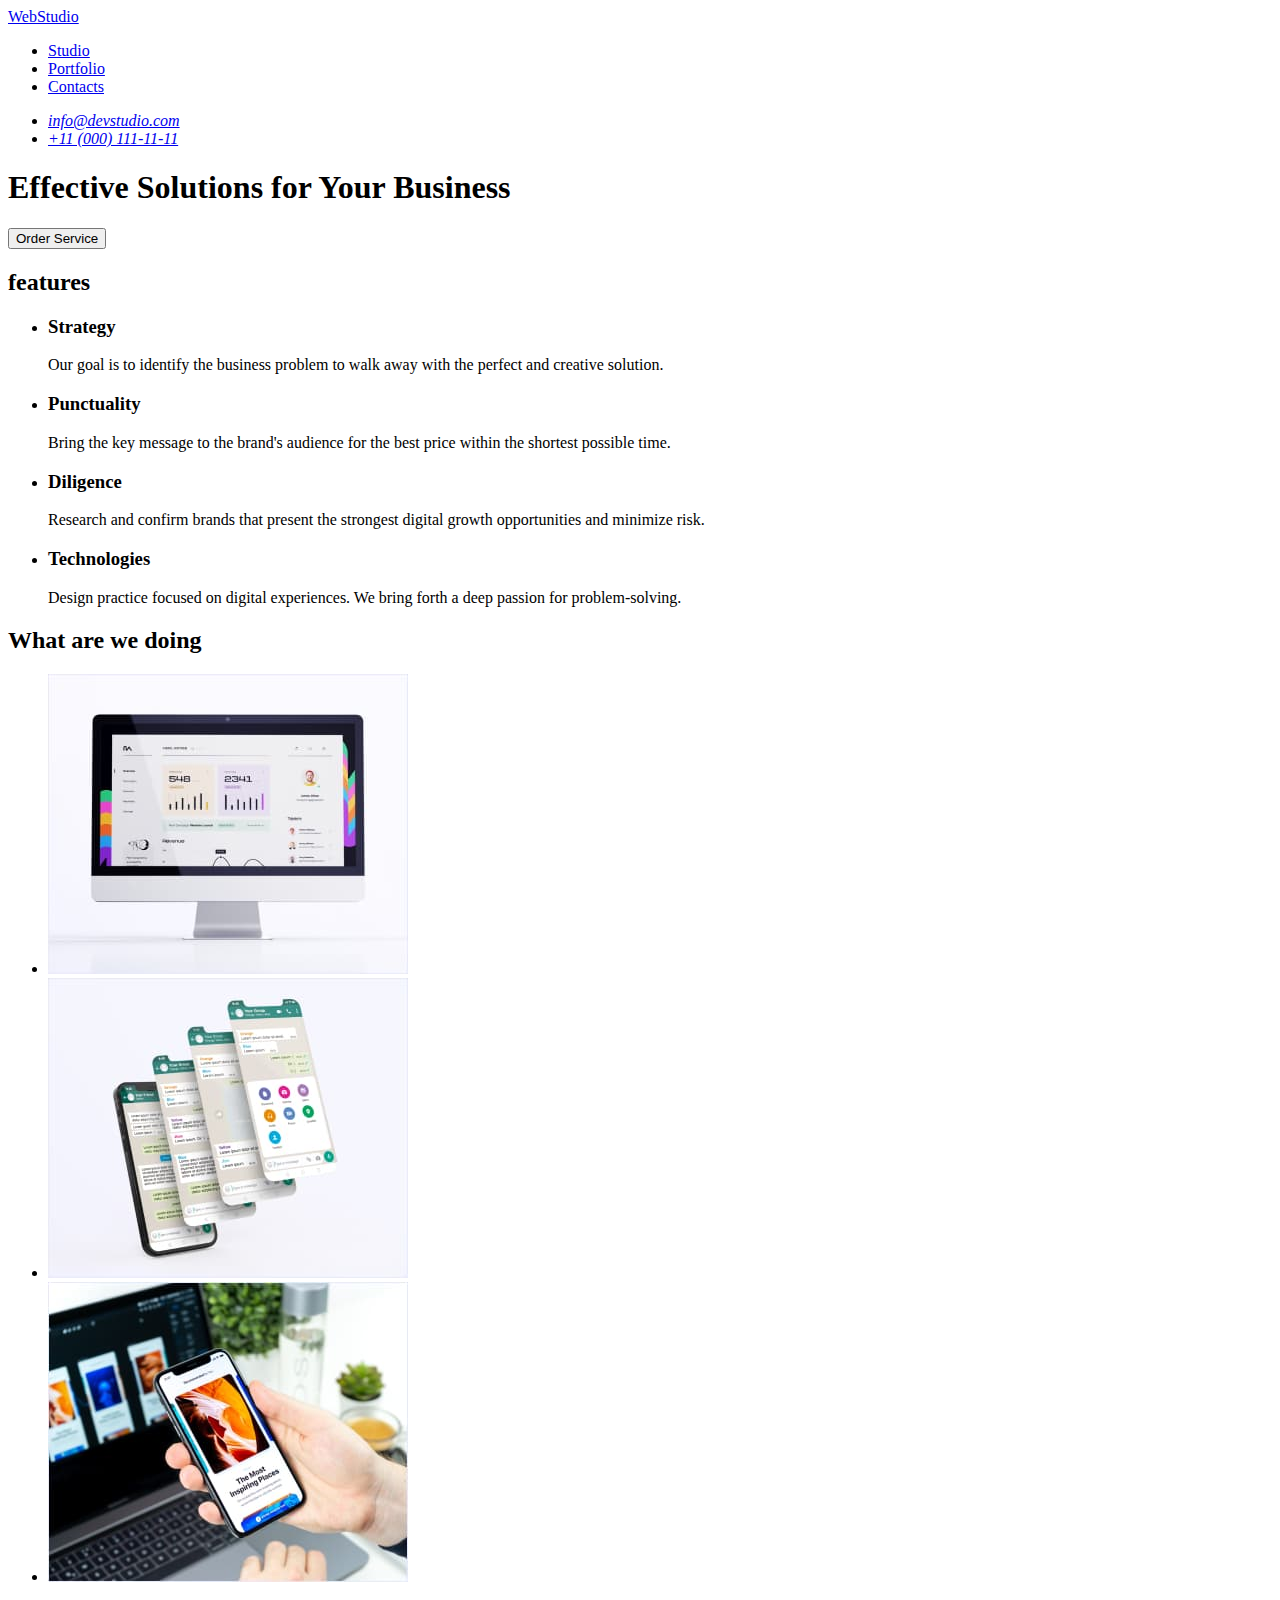
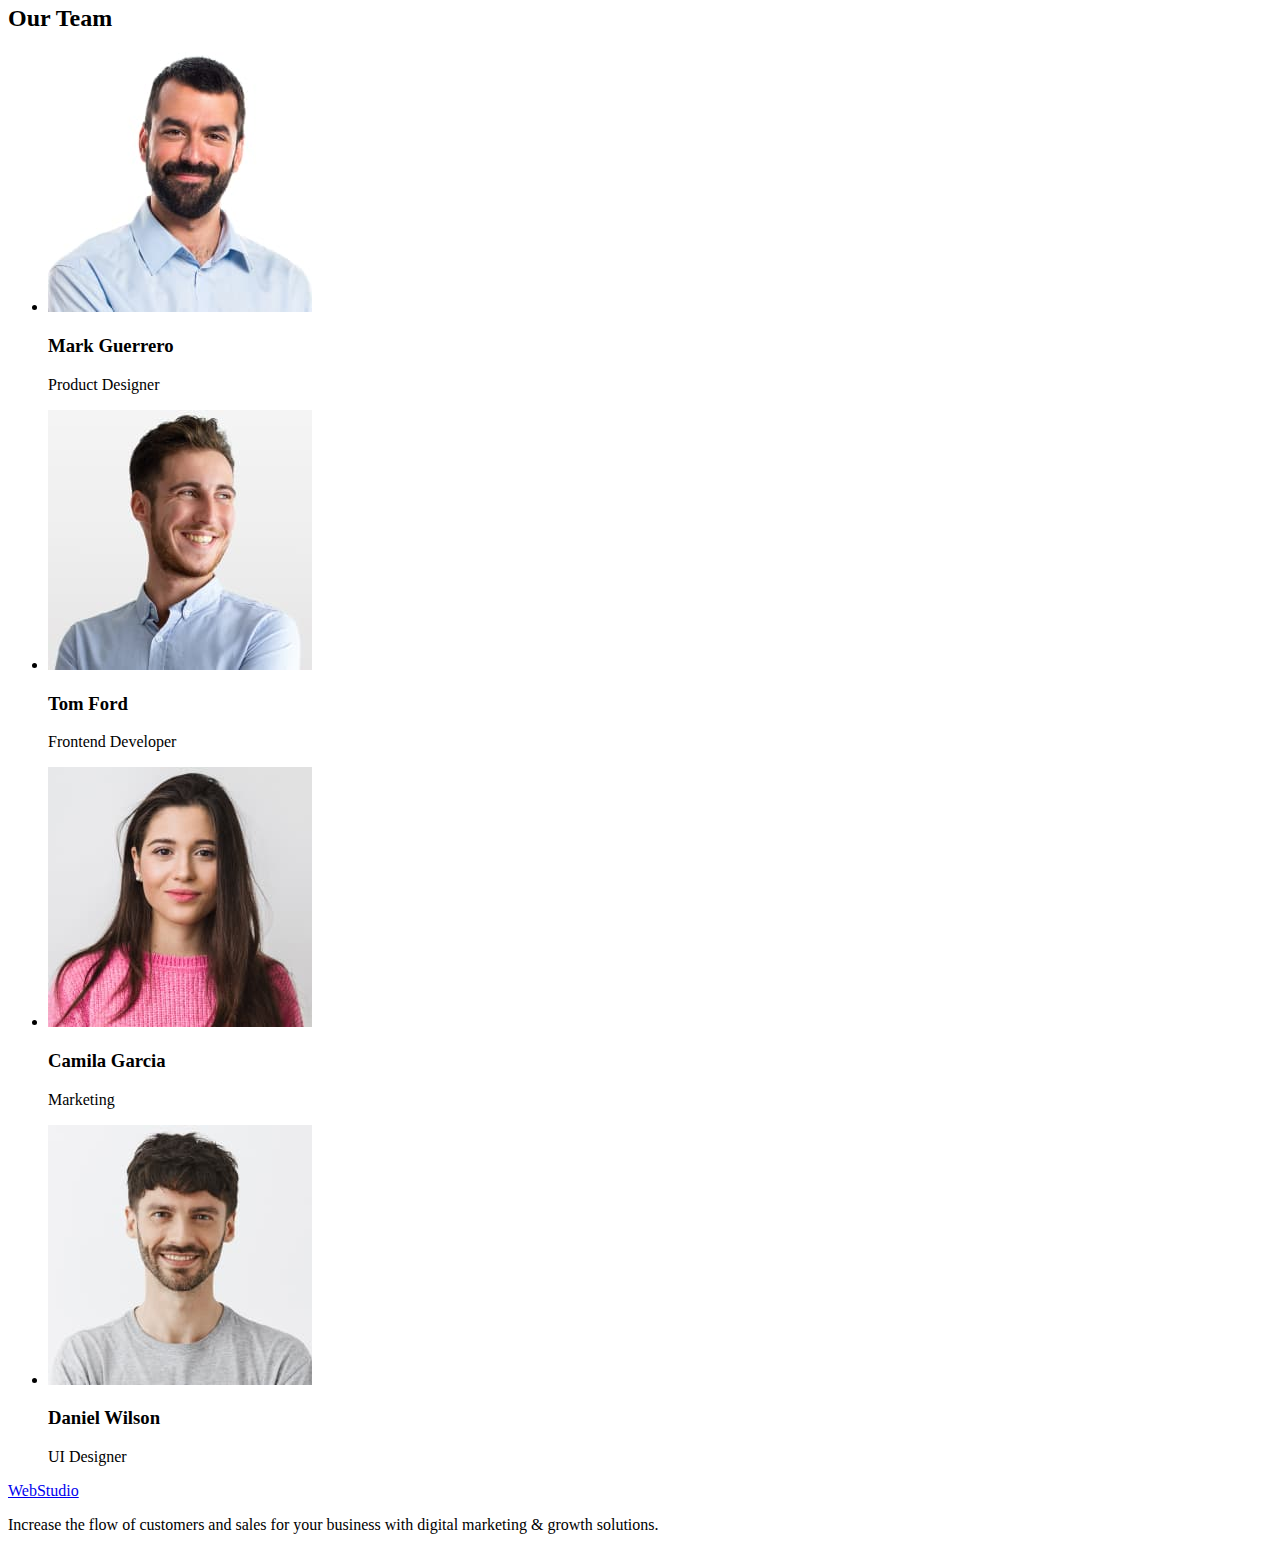
==== index.html @ 8dbd11d4 "build: create branch for homework 02" ====
<!DOCTYPE html>
<html lang="en">
  <!-- Head -->
  <head>
    <meta charset="UTF-8" />
    <meta http-equiv="X-UA-Compatible" content="IE=edge" />
    <meta name="viewport" content="width=device-width, initial-scale=1.0" />
    <meta name="description" content="WebStudio" />
    <title>WebStudio</title>
  </head>
  <body>
    <!-- Header -->
    <header>
      <nav>
        <a href="./index.html">WebStudio</a>
        <ul>
          <li><a href="./">Studio</a></li>
          <li><a href="#">Portfolio</a></li>
          <li><a href="#">Contacts</a></li>
        </ul>
      </nav>
      <address>
        <ul>
          <li><a href="mailto:info@devstudio.com">info@devstudio.com</a></li>
          <li><a href="tel:+110001111111">+11 (000) 111-11-11</a></li>
        </ul>
      </address>
    </header>
    <!-- Main -->
    <main>
      <!-- Hero section -->
      <section>
        <h1>Effective Solutions for Your Business</h1>
        <button type="button">Order Service</button>
      </section>
      <!-- Features section -->
      <section>
        <h2>features</h2>
        <ul>
          <li>
            <h3>Strategy</h3>
            <p>
              Our goal is to identify the business problem to walk away with the
              perfect and creative solution.
            </p>
          </li>
          <li>
            <h3>Punctuality</h3>
            <p>
              Bring the key message to the brand's audience for the best price
              within the shortest possible time.
            </p>
          </li>
          <li>
            <h3>Diligence</h3>
            <p>
              Research and confirm brands that present the strongest digital
              growth opportunities and minimize risk.
            </p>
          </li>
          <li>
            <h3>Technologies</h3>
            <p>
              Design practice focused on digital experiences. We bring forth a
              deep passion for problem-solving.
            </p>
          </li>
        </ul>
      </section>
      <!-- Services section -->
      <section>
        <h2>What are we doing</h2>
        <ul>
          <li>
            <img
              src="./images/services/service_1.jpg"
              alt="picture desktop application"
              width="360"
              height="300"
            />
          </li>
          <li>
            <img
              src="./images/services/service_2.jpg"
              alt="picture mobile application"
              width="360"
              height="300"
            />
          </li>
          <li>
            <img
              src="./images/services/service_3.jpg"
              alt="picture responsive application"
              width="360"
              height="300"
            />
          </li>
        </ul>
      </section>
      <!-- Our team section -->
      <section>
        <h2>Our Team</h2>
        <ul>
          <li>
            <img
              src="./images/team/team_card_1.jpg"
              alt="photo product designer mark guerrero"
              width="264"
              height="260"
            />
            <h3>Mark Guerrero</h3>
            <p>Product Designer</p>
          </li>
          <li>
            <img
              src="./images/team/team_card_2.jpg"
              alt="photo frontend developer tom ford"
              width="264"
              height="260"
            />
            <h3>Tom Ford</h3>
            <p>Frontend Developer</p>
          </li>
          <li>
            <img
              src="./images/team/team_card_3.jpg"
              alt="photo marketing camila garcia"
              width="264"
              height="260"
            />
            <h3>Camila Garcia</h3>
            <p>Marketing</p>
          </li>
          <li>
            <img
              src="./images/team/team_card_4.jpg"
              alt="photo ui designer daniel wilson"
              width="264"
              height="260"
            />
            <h3>Daniel Wilson</h3>
            <p>UI Designer</p>
          </li>
        </ul>
      </section>
    </main>
    <!-- Footer -->
    <footer>
      <a href="./index.html">WebStudio</a>
      <p>
        Increase the flow of customers and sales for your business with digital
        marketing &amp; growth solutions.
      </p>
    </footer>
  </body>
</html>
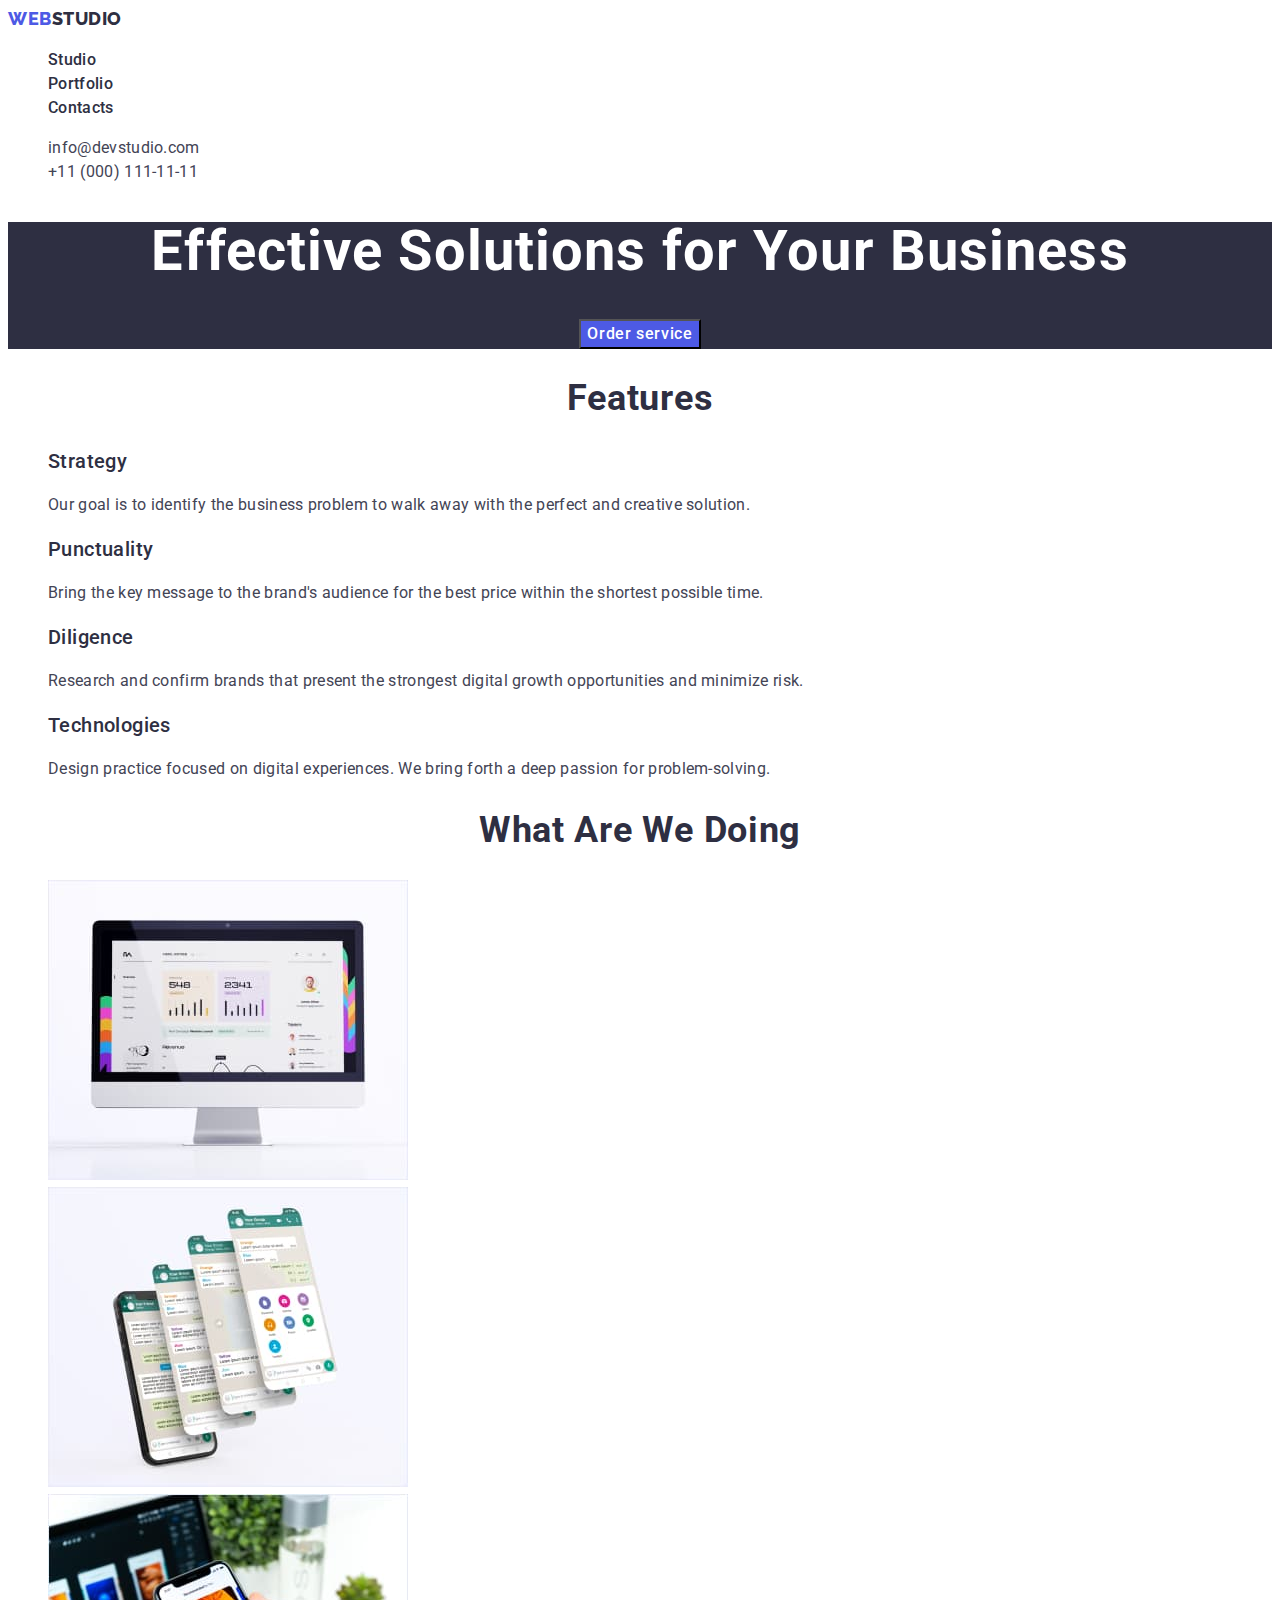
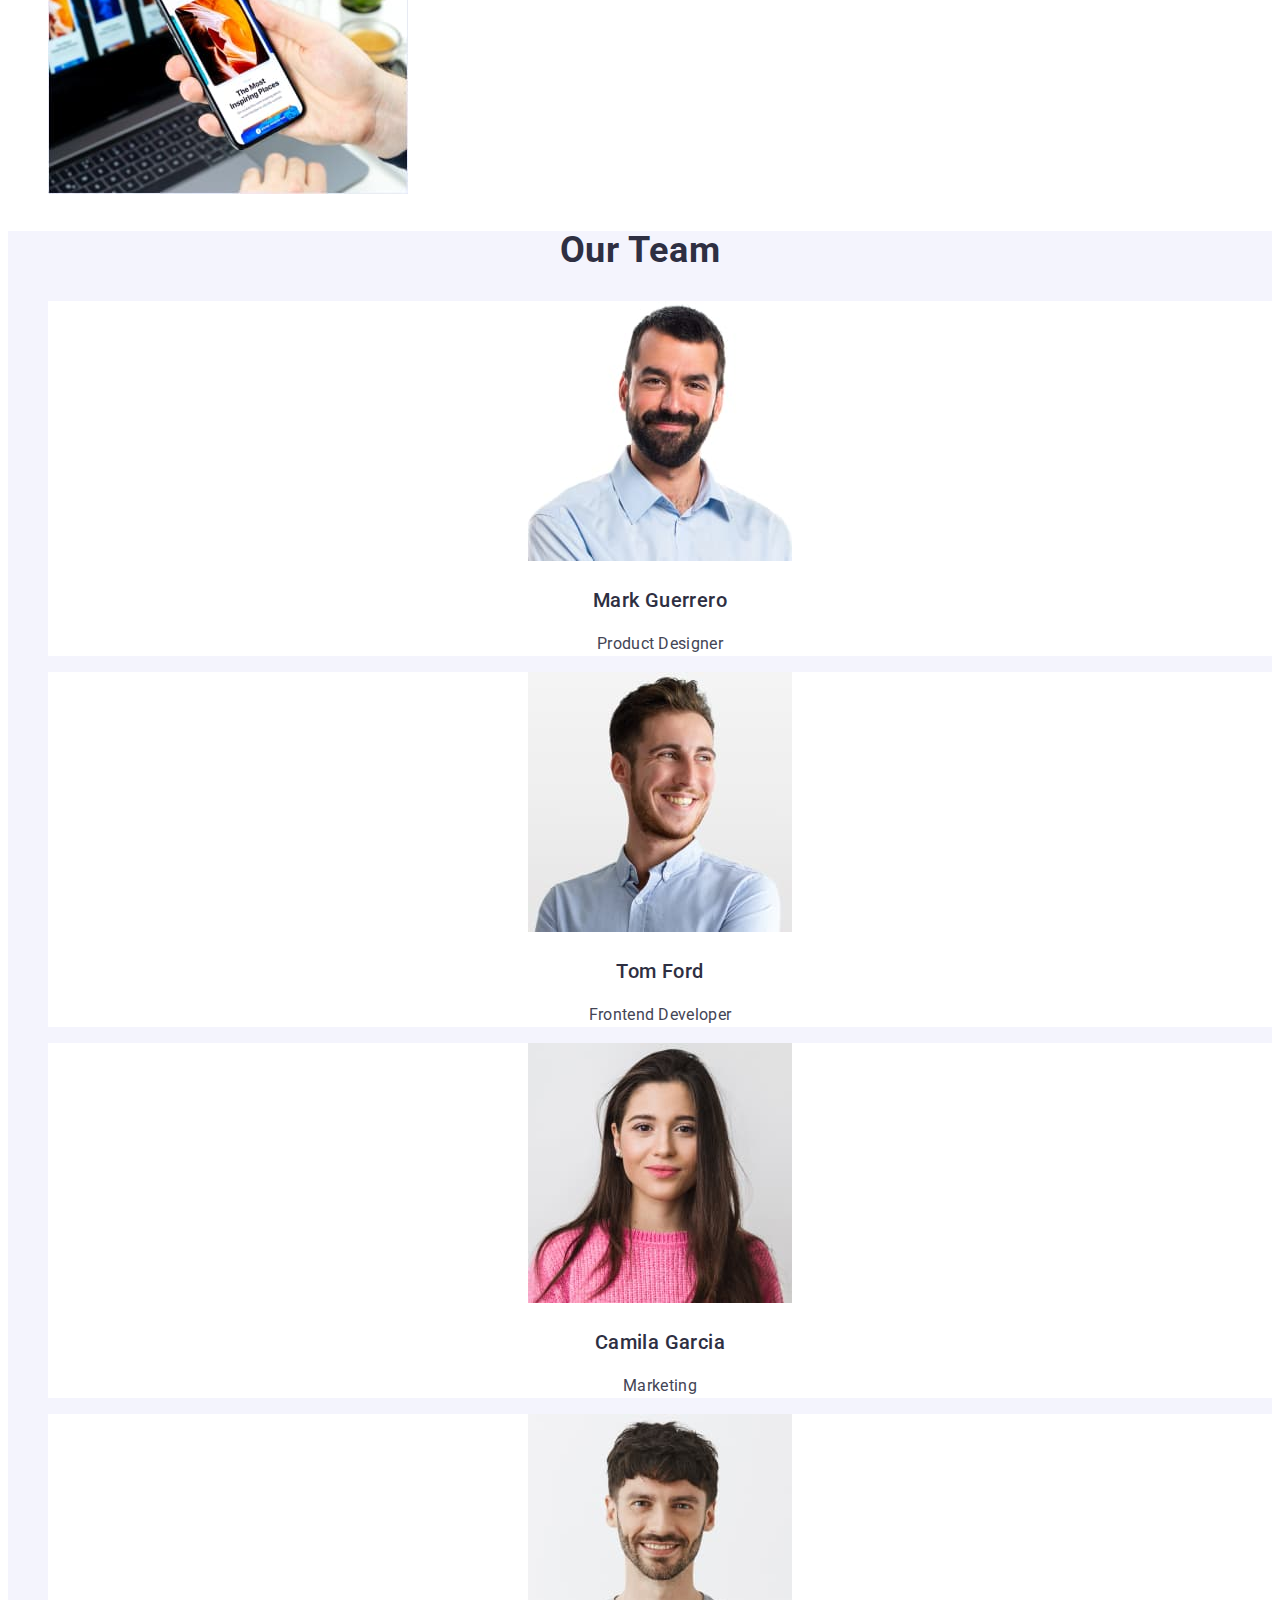
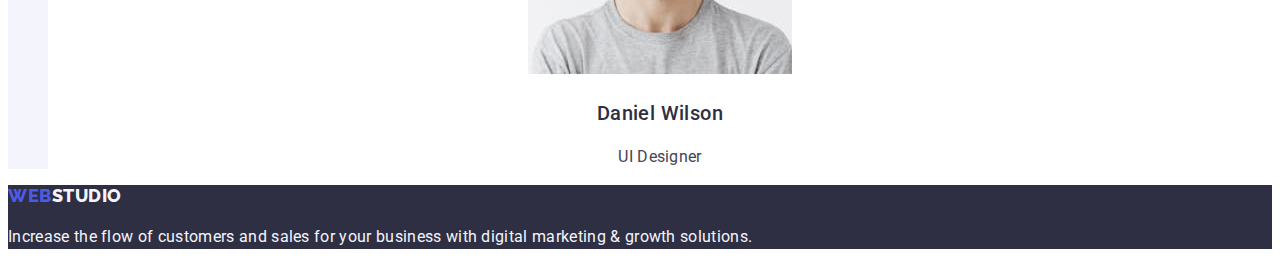
==== commit 9c7119ae: "h2-2 done" ====
--- a/index.html
+++ b/index.html
@@ -1,156 +1,245 @@
 <!DOCTYPE html>
 <html lang="en">
-  <!-- Head -->
+  <!-- HEAD START -->
   <head>
+    <!-- META INFORMATION -->
     <meta charset="UTF-8" />
     <meta http-equiv="X-UA-Compatible" content="IE=edge" />
     <meta name="viewport" content="width=device-width, initial-scale=1.0" />
     <meta name="description" content="WebStudio" />
+    <!-- TITLE -->
     <title>WebStudio</title>
+    <!-- FAVICON -->
+    <link
+      rel="shortcut icon"
+      href="./images/icons/site_logo.svg"
+      type="image/svg"
+    />
+
+    <!-- NORMALIZE -->
+    <link
+      rel="stylesheet"
+      href="node_modules/modern-normalize/modern-normalize.css"
+    />
+    <!-- FONTS -->
+    <link rel="preconnect" href="https://fonts.googleapis.com" />
+    <link rel="preconnect" href="https://fonts.gstatic.com" crossorigin />
+    <link
+      href="https://fonts.googleapis.com/css2?family=Raleway:wght@800&family=Roboto:wght@400;500;700;900&display=swap"
+      rel="stylesheet"
+    />
+    <!-- STYLES -->
+    <link rel="stylesheet" href="./css/styles.css" />
   </head>
+  <!-- HEAD END -->
+  <!-- ------------------------------------------------------------------------------ -->
+  <!-- BODY START -->
   <body>
-    <!-- Header -->
-    <header>
-      <nav>
-        <a href="./index.html">WebStudio</a>
-        <ul>
-          <li><a href="./">Studio</a></li>
-          <li><a href="#">Portfolio</a></li>
-          <li><a href="#">Contacts</a></li>
+    <!-- HEADER START -->
+    <header class="header">
+      <!-- NAVIGATION -->
+      <nav class="site-nav">
+        <!-- SITE LOGO -->
+        <a class="site-logo link" href="./index.html" aria-label="site-logo">
+          Web<span class="site-logo-text">Studio</span>
+        </a>
+        <!-- Link list -->
+        <ul class="nav-list list">
+          <li class="nav-list-item">
+            <a
+              class="nav-list-link link"
+              href="./index.html"
+              aria-label="link to main page"
+            >
+              Studio
+            </a>
+          </li>
+          <li class="nav-list-item">
+            <a
+              class="nav-list-link link"
+              href="./portfolio.html"
+              aria-label="link to portfolio page"
+            >
+              Portfolio
+            </a>
+          </li>
+          <li class="nav-list-item">
+            <!-- !!! href="" -->
+            <a class="nav-list-link link" href="" aria-label="link to contacts"
+              >Contacts</a
+            >
+          </li>
         </ul>
       </nav>
-      <address>
-        <ul>
-          <li><a href="mailto:info@devstudio.com">info@devstudio.com</a></li>
-          <li><a href="tel:+110001111111">+11 (000) 111-11-11</a></li>
+      <!-- CONTACTS -->
+      <address class="contacts">
+        <ul class="contacts-list list">
+          <li class="contacts-list-item">
+            <a
+              class="contacts-list-link link"
+              href="mailto:info@devstudio.com"
+              aria-label="email to webstudio team"
+            >
+              info@devstudio.com
+            </a>
+          </li>
+          <li class="contacts-list-item">
+            <a
+              class="contacts-list-link link"
+              href="tel:+110001111111"
+              aria-label="call to webstudio team"
+            >
+              +11 (000) 111-11-11
+            </a>
+          </li>
         </ul>
       </address>
     </header>
-    <!-- Main -->
+    <!-- HEADER END -->
+    <!-- ------------------------------------------------------------------------------ -->
+    <!-- MAIN START -->
     <main>
-      <!-- Hero section -->
-      <section>
-        <h1>Effective Solutions for Your Business</h1>
-        <button type="button">Order Service</button>
-      </section>
-      <!-- Features section -->
-      <section>
-        <h2>features</h2>
-        <ul>
-          <li>
-            <h3>Strategy</h3>
-            <p>
+      <!-- HERO SECTION START-->
+      <section class="hero">
+        <h1 class="hero-title">
+          Effective solutions <span class="hero-title-word">for</span> your
+          business
+        </h1>
+        <button class="hero-button button" type="button">Order service</button>
+      </section>
+      <!-- HERO SECTION END-->
+      <!-- ------------------------------------------------------------------------------ -->
+      <!-- FEATURES SECTION START-->
+      <section class="features">
+        <h2 class="title">Features</h2>
+        <ul class="features-list list">
+          <li>
+            <h3 class="subtitle">Strategy</h3>
+            <p class="features-list-description">
               Our goal is to identify the business problem to walk away with the
               perfect and creative solution.
             </p>
           </li>
           <li>
-            <h3>Punctuality</h3>
-            <p>
+            <h3 class="subtitle">Punctuality</h3>
+            <p class="features-list-description">
               Bring the key message to the brand's audience for the best price
               within the shortest possible time.
             </p>
           </li>
           <li>
-            <h3>Diligence</h3>
-            <p>
+            <h3 class="subtitle">Diligence</h3>
+            <p class="features-list-description">
               Research and confirm brands that present the strongest digital
               growth opportunities and minimize risk.
             </p>
           </li>
           <li>
-            <h3>Technologies</h3>
-            <p>
+            <h3 class="subtitle">Technologies</h3>
+            <p class="features-list-description">
               Design practice focused on digital experiences. We bring forth a
               deep passion for problem-solving.
             </p>
           </li>
         </ul>
       </section>
-      <!-- Services section -->
-      <section>
-        <h2>What are we doing</h2>
-        <ul>
-          <li>
+      <!-- FEATURES SECTION END -->
+      <!-- ------------------------------------------------------------------------------ -->
+      <!-- SERVICES SECTION START -->
+      <section class="services">
+        <h2 class="title">What are we doing</h2>
+        <ul class="services-list list">
+          <li class="services-list-item">
             <img
               src="./images/services/service_1.jpg"
-              alt="picture desktop application"
+              alt="desktop application"
               width="360"
               height="300"
             />
           </li>
-          <li>
+          <li class="services-list-item">
             <img
               src="./images/services/service_2.jpg"
-              alt="picture mobile application"
+              alt="mobile application"
               width="360"
               height="300"
             />
           </li>
-          <li>
+          <li class="services-list-item">
             <img
               src="./images/services/service_3.jpg"
-              alt="picture responsive application"
+              alt="responsive application"
               width="360"
               height="300"
             />
           </li>
         </ul>
       </section>
-      <!-- Our team section -->
-      <section>
-        <h2>Our Team</h2>
-        <ul>
-          <li>
+      <!-- SERVICES SECTION END -->
+      <!-- ------------------------------------------------------------------------------ -->
+      <!-- TEAM SECTION START -->
+      <section class="team">
+        <h2 class="title">Our team</h2>
+        <ul class="team-list list">
+          <li class="team-list-item">
             <img
               src="./images/team/team_card_1.jpg"
-              alt="photo product designer mark guerrero"
-              width="264"
-              height="260"
-            />
-            <h3>Mark Guerrero</h3>
-            <p>Product Designer</p>
-          </li>
-          <li>
+              alt="product designer mark guerrero"
+              width="264"
+              height="260"
+            />
+            <h3 class="subtitle">Mark Guerrero</h3>
+            <p class="team-list-description">Product designer</p>
+          </li>
+          <li class="team-list-item">
             <img
               src="./images/team/team_card_2.jpg"
-              alt="photo frontend developer tom ford"
-              width="264"
-              height="260"
-            />
-            <h3>Tom Ford</h3>
-            <p>Frontend Developer</p>
-          </li>
-          <li>
+              alt="frontend developer tom ford"
+              width="264"
+              height="260"
+            />
+            <h3 class="subtitle">Tom Ford</h3>
+            <p class="team-list-description">Frontend developer</p>
+          </li>
+          <li class="team-list-item">
             <img
               src="./images/team/team_card_3.jpg"
-              alt="photo marketing camila garcia"
-              width="264"
-              height="260"
-            />
-            <h3>Camila Garcia</h3>
-            <p>Marketing</p>
-          </li>
-          <li>
+              alt="marketing camila garcia"
+              width="264"
+              height="260"
+            />
+            <h3 class="subtitle">Camila Garcia</h3>
+            <p class="team-list-description">Marketing</p>
+          </li>
+          <li class="team-list-item">
             <img
               src="./images/team/team_card_4.jpg"
-              alt="photo ui designer daniel wilson"
-              width="264"
-              height="260"
-            />
-            <h3>Daniel Wilson</h3>
-            <p>UI Designer</p>
-          </li>
-        </ul>
-      </section>
+              alt="ui designer daniel wilson"
+              width="264"
+              height="260"
+            />
+            <h3 class="subtitle">Daniel Wilson</h3>
+            <p class="team-list-description">UI designer</p>
+          </li>
+        </ul>
+      </section>
+      <!-- TEAM SECTION END -->
     </main>
-    <!-- Footer -->
-    <footer>
-      <a href="./index.html">WebStudio</a>
-      <p>
+    <!-- MAIN END -->
+    <!-- ------------------------------------------------------------------------------ -->
+    <!-- FOOTER START  -->
+    <footer class="footer">
+      <a class="footer-logo link" href="./index.html">
+        Web<span class="footer-logo-text">Studio</span>
+      </a>
+      <p class="footer-description">
         Increase the flow of customers and sales for your business with digital
         marketing &amp; growth solutions.
       </p>
     </footer>
+    <!-- FOOTER END -->
+    <!-- ------------------------------------------------------------------------------ -->
   </body>
+  <!-- BODY END -->
+  <!-- ------------------------------------------------------------------------------ -->
 </html>
--- a/css/styles.css
+++ b/css/styles.css
@@ -0,0 +1,216 @@
+/* ------------------------------------------------------------------------------------------------- */
+/* VARIABLES */
+/* ------------------------------------------------------------------------------------------------- */
+:root {
+  /* FONTS */
+  --primary-font: Roboto, sans-serif;
+  --logo-font: Raleway, sans-serif;
+  --letter-spacing: 0.02em;
+  /* COLORS */
+  --primary-brand-color: #4d5ae5;
+  --pressed-state-color: #404bbf;
+  --dark-color: #2e2f42;
+  --success-color: #31d0aa;
+  --text-color: #434455;
+  --subtle-text-color: #8e8f99;
+  --accent-color: #e7e9fc;
+  --light-color: #f4f4fd;
+  --white-color: #ffffff;
+  /*
+    --modal-overlay-color:rgb(46, 47, 66,.4);
+    --hero-background-color:rgba(46, 47, 66,.7);
+    --modal-background-color:linear-gradient(0deg, rgba(46, 47, 66, 0.4), rgba(46, 47, 66, 0.4)),
+                                linear-gradient(0deg, #FCFCFC, #FCFCFC)
+     */
+}
+/* ------------------------------------------------------------------------------------------------- */
+/* COMMON STYLES START*/
+/* ------------------------------------------------------------------------------------------------- */
+body {
+  font-family: var(--primary-font);
+  /* font-size: 16px; */
+  line-height: 1.5;
+  letter-spacing: var(--letter-spacing);
+  color: var(--text-color);
+  background-color: var(--white-color);
+}
+h1,
+h2,
+h3 {
+  text-transform: capitalize;
+}
+
+.list {
+  list-style: none;
+}
+
+.link {
+  color: currentColor;
+  text-decoration: none;
+}
+/* h2 */
+.title {
+  font-size: 36px;
+  font-weight: 700;
+  line-height: 1.11;
+  color: var(--dark-color);
+  letter-spacing: var(--letter-spacing);
+  text-align: center;
+}
+/* h3 */
+.subtitle {
+  font-size: 20px;
+  font-weight: 500;
+  line-height: 1.2;
+  color: var(--dark-color);
+  letter-spacing: var(--letter-spacing);
+}
+
+.button {
+  font-family: inherit;
+  font-size: inherit;
+  font-weight: 500;
+  line-height: 1.5;
+  letter-spacing: 0.04em;
+  text-align: center;
+  /* text-transform: capitalize; */
+}
+.button:hover,
+.button:focus {
+  background-color: var(--pressed-state-color);
+  cursor: pointer;
+}
+/* COMMON STYLES END*/
+
+/* ------------------------------------------------------------------------------------------------- */
+/* HEADER START*/
+/* ------------------------------------------------------------------------------------------------- */
+
+/* NAVIGATION */
+
+/* SITE LOGO */
+.site-logo,
+.footer-logo {
+  font-family: var(--logo-font);
+  font-size: 18px;
+  font-weight: 800;
+  line-height: 1.17;
+  color: var(--primary-brand-color);
+  text-transform: uppercase;
+  letter-spacing: 0.03em;
+}
+
+.site-logo-text {
+  color: var(--dark-color);
+}
+/* NAVIGATION LIST */
+.nav-list-link {
+  font-weight: 500;
+  color: var(--dark-color);
+}
+
+.nav-list-link:hover,
+.nav-list-link:focus {
+  color: var(--pressed-state-color);
+}
+
+/* ACTIVE PAGE */
+.link--active {
+  color: var(--pressed-state-color);
+}
+
+/* CONTACTS */
+.contacts {
+  font-style: normal;
+  color: var(--text-color);
+}
+.contacts-list-link[href='mailto:info@devstudio.com']:hover,
+.contacts-list-link[href='mailto:info@devstudio.com']:focus {
+  color: var(--pressed-state-color);
+}
+
+/* HEADER END*/
+
+/* ------------------------------------------------------------------------------------------------- */
+/* MAIN START */
+/* ------------------------------------------------------------------------------------------------- */
+
+/* HERO */
+.hero {
+  background-color: var(--dark-color);
+  text-align: center;
+}
+.hero-title {
+  font-size: 56px;
+  font-weight: 700;
+  line-height: 1.07;
+  color: var(--white-color);
+  letter-spacing: var(--letter-spacing);
+}
+.hero-title-word {
+  text-transform: lowercase;
+}
+
+.hero-button {
+  color: var(--white-color);
+  background-color: var(--primary-brand-color);
+}
+
+/* ------------------------------------------------------------------------------------------------- */
+
+/* FEATURES */
+
+/* ------------------------------------------------------------------------------------------------- */
+
+/* SERVICES */
+
+/* ------------------------------------------------------------------------------------------------- */
+
+/* TEAM */
+
+/* ------------------------------------------------------------------------------------------------- */
+.team {
+  background-color: var(--light-color);
+  text-align: center;
+}
+.team-list-item {
+  background-color: var(--white-color);
+}
+.team-list-description {
+  text-transform: capitalize;
+}
+/* MAIN END */
+/* ------------------------------------------------------------------------------------------------- */
+/* FOOTER START*/
+/* ------------------------------------------------------------------------------------------------- */
+.footer {
+  background-color: var(--dark-color);
+}
+.footer-logo-text {
+  color: var(--light-color);
+}
+.footer-description {
+  color: var(--light-color);
+}
+
+/* FOOTER END */
+
+/* ------------------------------------------------------------------------------------------------- */
+/* PORTFOLIO START*/
+/* ------------------------------------------------------------------------------------------------- */
+
+/* FILTERS */
+.filters-button {
+  color: var(--primary-brand-color);
+  background-color: var(--light-color);
+}
+.filters-button:hover,
+.filters-button:focus {
+  color: var(--white-color);
+}
+/* PROJECTS */
+.projects-list-description {
+  text-transform: capitalize;
+}
+/* PORTFOLIO END*/
+/* ------------------------------------------------------------------------------------------------- */
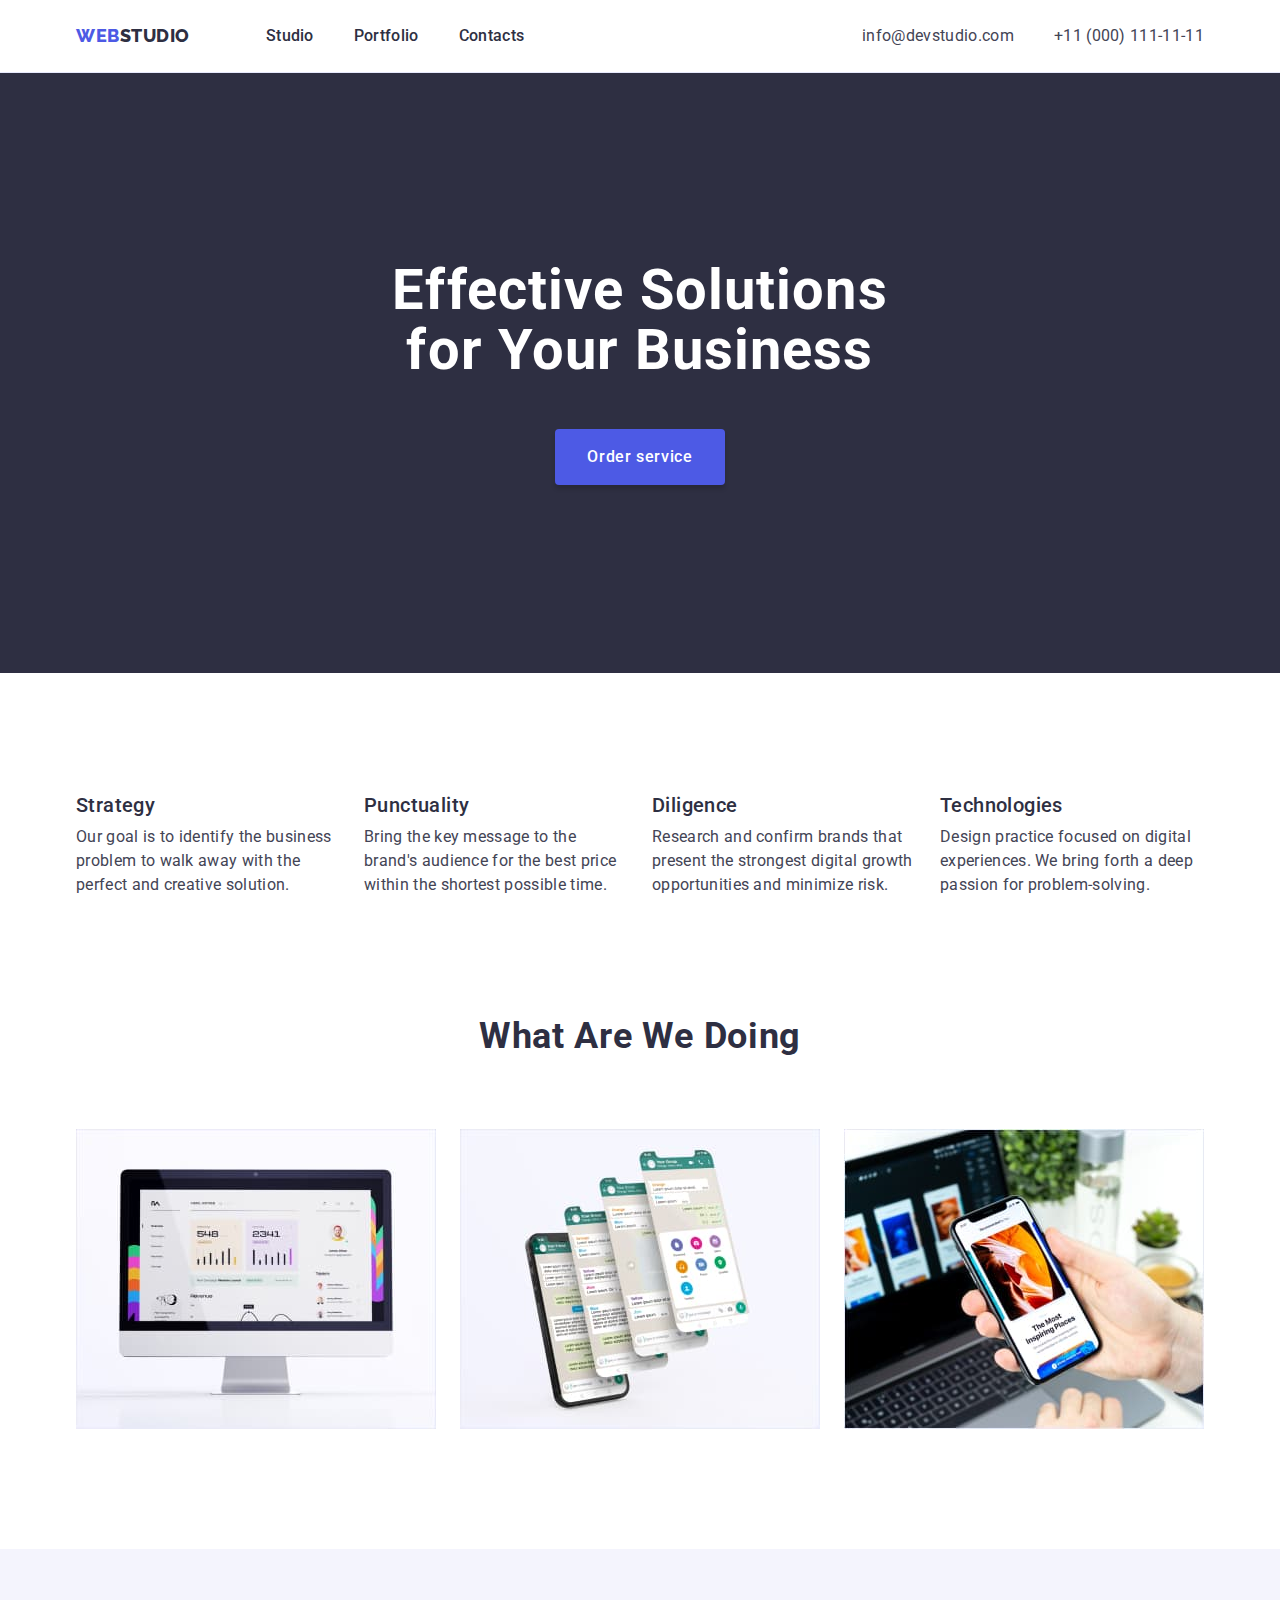
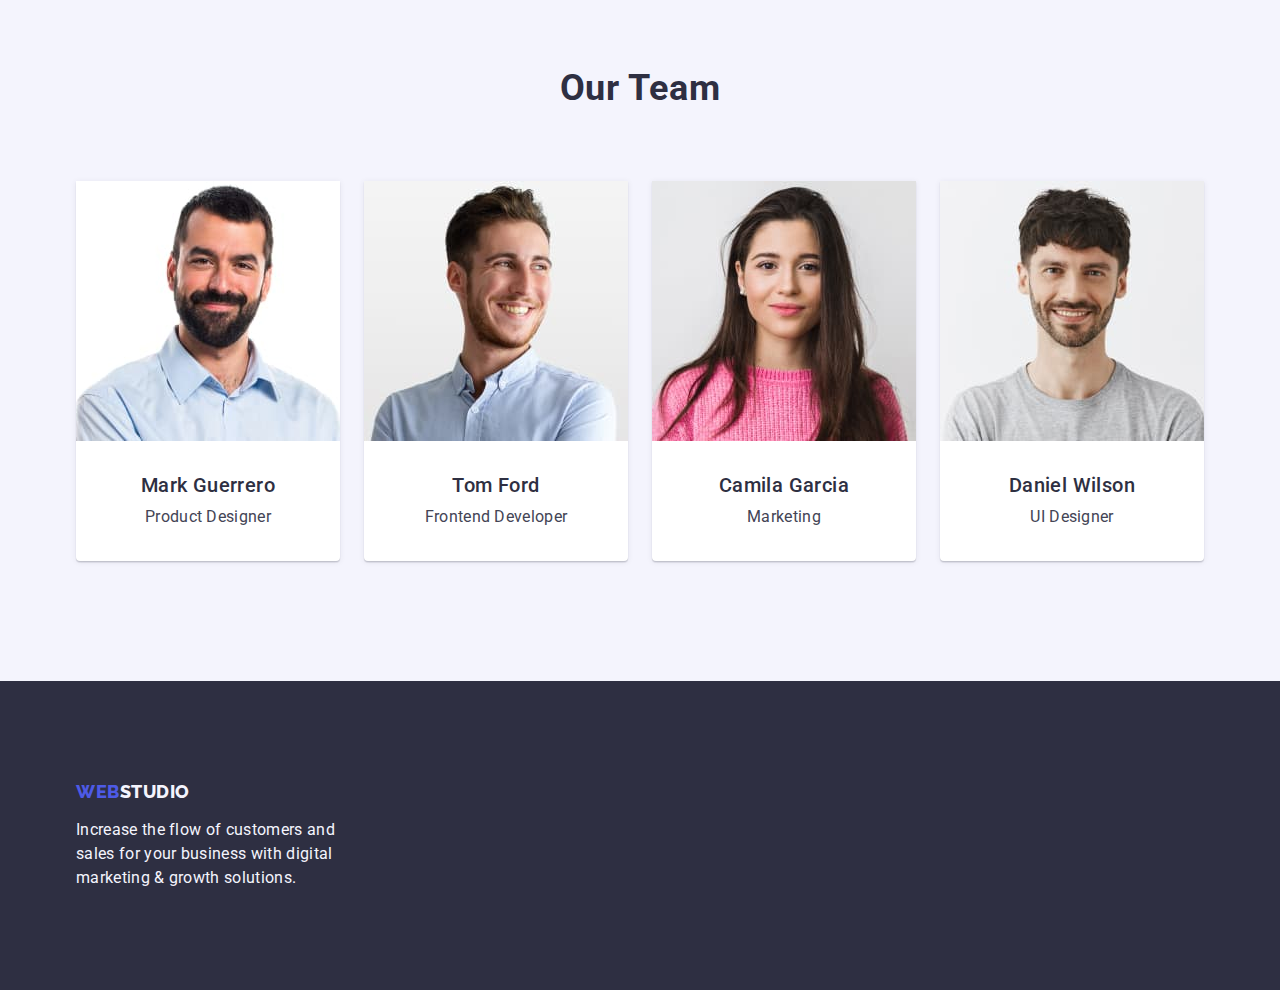
==== commit fbb9a189: "hw-03-done" ====
--- a/index.html
+++ b/index.html
@@ -19,7 +19,7 @@
     <!-- NORMALIZE -->
     <link
       rel="stylesheet"
-      href="node_modules/modern-normalize/modern-normalize.css"
+      href="https://cdnjs.cloudflare.com/ajax/libs/modern-normalize/2.0.0/modern-normalize.min.css"
     />
     <!-- FONTS -->
     <link rel="preconnect" href="https://fonts.googleapis.com" />
@@ -37,191 +37,214 @@
   <body>
     <!-- HEADER START -->
     <header class="header">
-      <!-- NAVIGATION -->
-      <nav class="site-nav">
-        <!-- SITE LOGO -->
-        <a class="site-logo link" href="./index.html" aria-label="site-logo">
-          Web<span class="site-logo-text">Studio</span>
-        </a>
-        <!-- Link list -->
-        <ul class="nav-list list">
-          <li class="nav-list-item">
-            <a
-              class="nav-list-link link"
-              href="./index.html"
-              aria-label="link to main page"
-            >
-              Studio
-            </a>
-          </li>
-          <li class="nav-list-item">
-            <a
-              class="nav-list-link link"
-              href="./portfolio.html"
-              aria-label="link to portfolio page"
-            >
-              Portfolio
-            </a>
-          </li>
-          <li class="nav-list-item">
-            <!-- !!! href="" -->
-            <a class="nav-list-link link" href="" aria-label="link to contacts"
-              >Contacts</a
-            >
-          </li>
-        </ul>
-      </nav>
-      <!-- CONTACTS -->
-      <address class="contacts">
-        <ul class="contacts-list list">
-          <li class="contacts-list-item">
-            <a
-              class="contacts-list-link link"
-              href="mailto:info@devstudio.com"
-              aria-label="email to webstudio team"
-            >
-              info@devstudio.com
-            </a>
-          </li>
-          <li class="contacts-list-item">
-            <a
-              class="contacts-list-link link"
-              href="tel:+110001111111"
-              aria-label="call to webstudio team"
-            >
-              +11 (000) 111-11-11
-            </a>
-          </li>
-        </ul>
-      </address>
+      <div class="container centered">
+        <!-- NAVIGATION -->
+        <nav class="site-nav centered">
+          <!-- SITE LOGO -->
+          <a class="site-logo link" href="./index.html" aria-label="site-logo">
+            Web<span class="site-logo--light">Studio</span>
+          </a>
+          <!-- Link list -->
+          <ul class="nav-list centered list">
+            <li class="nav-list-item">
+              <a
+                class="nav-list-link link"
+                href="./index.html"
+                aria-label="link to main page"
+              >
+                Studio
+              </a>
+            </li>
+            <li class="nav-list-item">
+              <a
+                class="nav-list-link link"
+                href="./portfolio.html"
+                aria-label="link to portfolio page"
+              >
+                Portfolio
+              </a>
+            </li>
+            <li class="nav-list-item">
+              <a
+                class="nav-list-link link"
+                href=""
+                aria-label="link to contacts"
+                >Contacts</a
+              >
+            </li>
+          </ul>
+        </nav>
+        <!-- CONTACTS -->
+        <address class="contacts">
+          <ul class="contacts-list centered list">
+            <li class="contacts-list-item">
+              <a
+                class="contacts-list-link link"
+                href="mailto:info@devstudio.com"
+                aria-label="email to webstudio team"
+              >
+                info@devstudio.com
+              </a>
+            </li>
+            <li class="contacts-list-item">
+              <a
+                class="contacts-list-link link"
+                href="tel:+110001111111"
+                aria-label="call to webstudio team"
+              >
+                +11 (000) 111-11-11
+              </a>
+            </li>
+          </ul>
+        </address>
+      </div>
     </header>
     <!-- HEADER END -->
     <!-- ------------------------------------------------------------------------------ -->
     <!-- MAIN START -->
     <main>
       <!-- HERO SECTION START-->
-      <section class="hero">
-        <h1 class="hero-title">
-          Effective solutions <span class="hero-title-word">for</span> your
-          business
-        </h1>
-        <button class="hero-button button" type="button">Order service</button>
+      <section class="hero section">
+        <div class="container">
+          <h1 class="hero-title">
+            Effective solutions <span class="hero-title-word">for</span> your
+            business
+          </h1>
+          <button class="hero-button button" type="button">
+            Order service
+          </button>
+        </div>
       </section>
       <!-- HERO SECTION END-->
       <!-- ------------------------------------------------------------------------------ -->
       <!-- FEATURES SECTION START-->
-      <section class="features">
-        <h2 class="title">Features</h2>
-        <ul class="features-list list">
-          <li>
-            <h3 class="subtitle">Strategy</h3>
-            <p class="features-list-description">
-              Our goal is to identify the business problem to walk away with the
-              perfect and creative solution.
-            </p>
-          </li>
-          <li>
-            <h3 class="subtitle">Punctuality</h3>
-            <p class="features-list-description">
-              Bring the key message to the brand's audience for the best price
-              within the shortest possible time.
-            </p>
-          </li>
-          <li>
-            <h3 class="subtitle">Diligence</h3>
-            <p class="features-list-description">
-              Research and confirm brands that present the strongest digital
-              growth opportunities and minimize risk.
-            </p>
-          </li>
-          <li>
-            <h3 class="subtitle">Technologies</h3>
-            <p class="features-list-description">
-              Design practice focused on digital experiences. We bring forth a
-              deep passion for problem-solving.
-            </p>
-          </li>
-        </ul>
+      <section class="features section">
+        <div class="container">
+          <h2 class="visually-hidden">Features</h2>
+          <ul class="features-list list">
+            <li class="features-list-item">
+              <h3 class="subtitle">Strategy</h3>
+              <p class="features-list-description">
+                Our goal is to identify the business problem to walk away with
+                the perfect and creative solution.
+              </p>
+            </li>
+            <li class="features-list-item">
+              <h3 class="subtitle">Punctuality</h3>
+              <p class="features-list-description">
+                Bring the key message to the brand's audience for the best price
+                within the shortest possible time.
+              </p>
+            </li>
+            <li class="features-list-item">
+              <h3 class="subtitle">Diligence</h3>
+              <p class="features-list-description">
+                Research and confirm brands that present the strongest digital
+                growth opportunities and minimize risk.
+              </p>
+            </li>
+            <li class="features-list-item">
+              <h3 class="subtitle">Technologies</h3>
+              <p class="features-list-description">
+                Design practice focused on digital experiences. We bring forth a
+                deep passion for problem-solving.
+              </p>
+            </li>
+          </ul>
+        </div>
       </section>
       <!-- FEATURES SECTION END -->
       <!-- ------------------------------------------------------------------------------ -->
       <!-- SERVICES SECTION START -->
-      <section class="services">
-        <h2 class="title">What are we doing</h2>
-        <ul class="services-list list">
-          <li class="services-list-item">
-            <img
-              src="./images/services/service_1.jpg"
-              alt="desktop application"
-              width="360"
-              height="300"
-            />
-          </li>
-          <li class="services-list-item">
-            <img
-              src="./images/services/service_2.jpg"
-              alt="mobile application"
-              width="360"
-              height="300"
-            />
-          </li>
-          <li class="services-list-item">
-            <img
-              src="./images/services/service_3.jpg"
-              alt="responsive application"
-              width="360"
-              height="300"
-            />
-          </li>
-        </ul>
+      <section class="services section">
+        <div class="container">
+          <h2 class="title">What are we doing</h2>
+          <ul class="services-list list">
+            <li class="services-list-item">
+              <img
+                src="./images/services/service_1.jpg"
+                alt="desktop application"
+                width="360"
+                height="300"
+              />
+            </li>
+            <li class="services-list-item">
+              <img
+                src="./images/services/service_2.jpg"
+                alt="mobile application"
+                width="360"
+                height="300"
+              />
+            </li>
+            <li class="services-list-item">
+              <img
+                src="./images/services/service_3.jpg"
+                alt="responsive application"
+                width="360"
+                height="300"
+              />
+            </li>
+          </ul>
+        </div>
       </section>
       <!-- SERVICES SECTION END -->
       <!-- ------------------------------------------------------------------------------ -->
       <!-- TEAM SECTION START -->
-      <section class="team">
-        <h2 class="title">Our team</h2>
-        <ul class="team-list list">
-          <li class="team-list-item">
-            <img
-              src="./images/team/team_card_1.jpg"
-              alt="product designer mark guerrero"
-              width="264"
-              height="260"
-            />
-            <h3 class="subtitle">Mark Guerrero</h3>
-            <p class="team-list-description">Product designer</p>
-          </li>
-          <li class="team-list-item">
-            <img
-              src="./images/team/team_card_2.jpg"
-              alt="frontend developer tom ford"
-              width="264"
-              height="260"
-            />
-            <h3 class="subtitle">Tom Ford</h3>
-            <p class="team-list-description">Frontend developer</p>
-          </li>
-          <li class="team-list-item">
-            <img
-              src="./images/team/team_card_3.jpg"
-              alt="marketing camila garcia"
-              width="264"
-              height="260"
-            />
-            <h3 class="subtitle">Camila Garcia</h3>
-            <p class="team-list-description">Marketing</p>
-          </li>
-          <li class="team-list-item">
-            <img
-              src="./images/team/team_card_4.jpg"
-              alt="ui designer daniel wilson"
-              width="264"
-              height="260"
-            />
-            <h3 class="subtitle">Daniel Wilson</h3>
-            <p class="team-list-description">UI designer</p>
-          </li>
-        </ul>
+      <section class="team section">
+        <div class="container">
+          <h2 class="title">Our team</h2>
+          <ul class="team-list list">
+            <li class="team-list-item">
+              <img
+                src="./images/team/team_card_1.jpg"
+                alt="product designer mark guerrero"
+                width="264"
+                height="260"
+              />
+              <div class="team-list-wrapper">
+                <h3 class="subtitle">Mark Guerrero</h3>
+                <p class="team-list-description">Product designer</p>
+              </div>
+            </li>
+            <li class="team-list-item">
+              <img
+                src="./images/team/team_card_2.jpg"
+                alt="frontend developer tom ford"
+                width="264"
+                height="260"
+              />
+              <div class="team-list-wrapper">
+                <h3 class="subtitle">Tom Ford</h3>
+                <p class="team-list-description">Frontend developer</p>
+              </div>
+            </li>
+            <li class="team-list-item">
+              <img
+                src="./images/team/team_card_3.jpg"
+                alt="marketing camila garcia"
+                width="264"
+                height="260"
+              />
+
+              <div class="team-list-wrapper">
+                <h3 class="subtitle">Camila Garcia</h3>
+                <p class="team-list-description">Marketing</p>
+              </div>
+            </li>
+            <li class="team-list-item">
+              <img
+                src="./images/team/team_card_4.jpg"
+                alt="ui designer daniel wilson"
+                width="264"
+                height="260"
+              />
+              <div class="team-list-wrapper">
+                <h3 class="subtitle">Daniel Wilson</h3>
+                <p class="team-list-description">UI designer</p>
+              </div>
+            </li>
+          </ul>
+        </div>
       </section>
       <!-- TEAM SECTION END -->
     </main>
@@ -229,13 +252,15 @@
     <!-- ------------------------------------------------------------------------------ -->
     <!-- FOOTER START  -->
     <footer class="footer">
-      <a class="footer-logo link" href="./index.html">
-        Web<span class="footer-logo-text">Studio</span>
-      </a>
-      <p class="footer-description">
-        Increase the flow of customers and sales for your business with digital
-        marketing &amp; growth solutions.
-      </p>
+      <div class="container">
+        <a class="site-logo link" href="./index.html">
+          Web<span class="site-logo--dark">Studio</span>
+        </a>
+        <p class="footer-description">
+          Increase the flow of customers and sales for your business with
+          digital marketing &amp; growth solutions.
+        </p>
+      </div>
     </footer>
     <!-- FOOTER END -->
     <!-- ------------------------------------------------------------------------------ -->
--- a/css/styles.css
+++ b/css/styles.css
@@ -1,6 +1,8 @@
-/* ------------------------------------------------------------------------------------------------- */
-/* VARIABLES */
-/* ------------------------------------------------------------------------------------------------- */
+/**
+  |============================
+  | VARIABLES
+  |============================
+*/
 :root {
   /* FONTS */
   --primary-font: Roboto, sans-serif;
@@ -22,75 +24,144 @@
     --modal-background-color:linear-gradient(0deg, rgba(46, 47, 66, 0.4), rgba(46, 47, 66, 0.4)),
                                 linear-gradient(0deg, #FCFCFC, #FCFCFC)
      */
-}
-/* ------------------------------------------------------------------------------------------------- */
-/* COMMON STYLES START*/
-/* ------------------------------------------------------------------------------------------------- */
+  /* size */
+  --desktop-width: 1158px;
+  --container-padding: 15px;
+  /* list-gap */
+  --list-gap: 24px;
+}
+/**
+  |============================
+  | BASE STYLES START
+  |============================
+*/
+/* RESET STYLES */
+*,
+*::before,
+*::after {
+  margin: 0;
+  padding: 0;
+  /* outline: 1px solid tomato; */
+}
+.list {
+  list-style: none;
+}
+
+.link {
+  display: block;
+  color: currentColor;
+  text-decoration: none;
+}
+img {
+  display: block;
+  max-width: 100%;
+  height: auto;
+}
+/* ------------------------------------------------------------------------------------------------- */
+/*VISUALLY HIDDEN*/
+.visually-hidden {
+  position: absolute;
+  width: 1px;
+  height: 1px;
+  margin: -1px;
+  border: 0;
+  padding: 0;
+  white-space: nowrap;
+  clip-path: inset(100%);
+  clip: rect(0 0 0 0);
+  overflow: hidden;
+}
+/* ------------------------------------------------------------------------------------------------- */
+/* BODY */
 body {
   font-family: var(--primary-font);
-  /* font-size: 16px; */
   line-height: 1.5;
   letter-spacing: var(--letter-spacing);
   color: var(--text-color);
   background-color: var(--white-color);
 }
+/* CONTAINER */
+.container {
+  max-width: var(--desktop-width);
+  margin: 0 auto;
+  padding: 0 var(--container-padding);
+}
+/* SECTION */
+.section {
+  padding: 120px 0;
+}
+/* h1-h3 */
 h1,
 h2,
 h3 {
   text-transform: capitalize;
 }
 
-.list {
-  list-style: none;
-}
-
-.link {
-  color: currentColor;
-  text-decoration: none;
-}
-/* h2 */
+/* h2-index */
 .title {
   font-size: 36px;
-  font-weight: 700;
   line-height: 1.11;
   color: var(--dark-color);
   letter-spacing: var(--letter-spacing);
   text-align: center;
 }
-/* h3 */
+/* h3-index
+   h2-portfolio */
 .subtitle {
+  margin-bottom: 8px;
   font-size: 20px;
   font-weight: 500;
   line-height: 1.2;
   color: var(--dark-color);
   letter-spacing: var(--letter-spacing);
 }
-
+/* BUTTON */
 .button {
+  display: block;
+  padding: 16px 32px;
   font-family: inherit;
   font-size: inherit;
   font-weight: 500;
   line-height: 1.5;
   letter-spacing: 0.04em;
-  text-align: center;
-  /* text-transform: capitalize; */
+  border: none;
+  border-radius: 4px;
+  cursor: pointer;
 }
 .button:hover,
 .button:focus {
   background-color: var(--pressed-state-color);
-  cursor: pointer;
-}
-/* COMMON STYLES END*/
-
-/* ------------------------------------------------------------------------------------------------- */
-/* HEADER START*/
-/* ------------------------------------------------------------------------------------------------- */
+}
+/* CENTERED */
+.centered {
+  display: flex;
+  justify-content: center;
+  align-items: center;
+}
+/**
+  |============================
+  | BASE STYLES END
+  |============================
+*/
+/**
+  |============================
+  | HEADER START
+  |============================
+*/
+.header {
+  border-bottom: 1px solid var(--accent-color);
+}
 
 /* NAVIGATION */
-
+.site-nav {
+  margin-right: auto;
+}
+.nav-list-item:not(:last-child) {
+  margin-right: 40px;
+}
 /* SITE LOGO */
-.site-logo,
-.footer-logo {
+.site-logo {
+  display: inline-block;
   font-family: var(--logo-font);
   font-size: 18px;
   font-weight: 800;
@@ -100,8 +171,14 @@
   letter-spacing: 0.03em;
 }
 
-.site-logo-text {
+.site-logo--light {
   color: var(--dark-color);
+}
+.site-logo--dark {
+  color: var(--light-color);
+}
+.site-nav .site-logo {
+  margin-right: 76px;
 }
 /* NAVIGATION LIST */
 .nav-list-link {
@@ -113,7 +190,10 @@
 .nav-list-link:focus {
   color: var(--pressed-state-color);
 }
-
+.nav-list-link,
+.contacts-list-link {
+  padding: 24px 0;
+}
 /* ACTIVE PAGE */
 .link--active {
   color: var(--pressed-state-color);
@@ -124,25 +204,34 @@
   font-style: normal;
   color: var(--text-color);
 }
-.contacts-list-link[href='mailto:info@devstudio.com']:hover,
+.contacts-list-item:first-child {
+  margin-right: 40px;
+}
+.contacts-list-item:first-child:hover,
 .contacts-list-link[href='mailto:info@devstudio.com']:focus {
   color: var(--pressed-state-color);
 }
 
-/* HEADER END*/
-
-/* ------------------------------------------------------------------------------------------------- */
-/* MAIN START */
-/* ------------------------------------------------------------------------------------------------- */
-
+/**
+  |============================
+  | HEADER END
+  |============================
+*/
+/**
+  |============================
+  | MAIN START
+  |============================
+*/
 /* HERO */
 .hero {
+  padding: 188px 0;
   background-color: var(--dark-color);
   text-align: center;
 }
 .hero-title {
+  max-width: 496px;
+  margin: 0 auto 48px;
   font-size: 56px;
-  font-weight: 700;
   line-height: 1.07;
   color: var(--white-color);
   letter-spacing: var(--letter-spacing);
@@ -152,65 +241,162 @@
 }
 
 .hero-button {
+  margin: auto;
+  min-width: 169px;
+  min-height: 56px;
   color: var(--white-color);
   background-color: var(--primary-brand-color);
-}
-
-/* ------------------------------------------------------------------------------------------------- */
-
+  box-shadow: 0px 4px 4px 0px rgba(0, 0, 0, 0.15);
+}
+
+/* ------------------------------------------------------------------------------------------------- */
 /* FEATURES */
 
-/* ------------------------------------------------------------------------------------------------- */
-
+.features-list {
+  display: flex;
+  gap: 24px;
+}
+.features-list-item {
+  flex-basis: calc(
+    (var(--desktop-width) - 2 * var(--container-padding) - 3 * var(--list-gap)) /
+      4
+  );
+}
+/* .features-list-item */
+
+/* ------------------------------------------------------------------------------------------------- */
 /* SERVICES */
-
-/* ------------------------------------------------------------------------------------------------- */
-
+.services {
+  padding-top: 0;
+}
+
+.services .title {
+  margin-bottom: 72px;
+}
+.services-list {
+  display: flex;
+  gap: 24px;
+}
+.services-list-item {
+  flex-basis: calc(
+    (var(--desktop-width) - 2 * var(--container-padding) - 2 * var(--list-gap)) /
+      3
+  );
+}
+/* ------------------------------------------------------------------------------------------------- */
 /* TEAM */
-
-/* ------------------------------------------------------------------------------------------------- */
 .team {
   background-color: var(--light-color);
   text-align: center;
 }
+.team .title {
+  margin-bottom: 72px;
+}
+.team-list {
+  display: flex;
+  gap: 24px;
+}
 .team-list-item {
+  flex-basis: calc(
+    (var(--desktop-width) - 2 * var(--container-padding) - 3 * var(--list-gap)) /
+      4
+  );
   background-color: var(--white-color);
-}
+  border-radius: 0px 0px 4px 4px;
+  box-shadow: 0px 2px 1px 0px #2e2f4214, 0px 1px 1px 0px #2e2f4229,
+    0px 1px 6px 0px #2e2f4214;
+}
+.team-list-wrapper {
+  padding: 32px 0;
+}
+
 .team-list-description {
   text-transform: capitalize;
 }
-/* MAIN END */
-/* ------------------------------------------------------------------------------------------------- */
-/* FOOTER START*/
-/* ------------------------------------------------------------------------------------------------- */
+/**
+  |============================
+  | MAIN END
+  |============================
+*/
+/**
+  |============================
+  | FOOTER START
+  |============================
+*/
 .footer {
+  padding: 100px 0;
   background-color: var(--dark-color);
 }
-.footer-logo-text {
+.footer .site-logo {
+  margin-bottom: 16px;
+}
+
+.footer-description {
+  max-width: 264px;
   color: var(--light-color);
 }
-.footer-description {
-  color: var(--light-color);
-}
-
-/* FOOTER END */
-
-/* ------------------------------------------------------------------------------------------------- */
-/* PORTFOLIO START*/
-/* ------------------------------------------------------------------------------------------------- */
-
+/**
+  |============================
+  | FOOTER END
+  |============================
+*/
+/**
+  |============================
+  | PORTFOLIO START
+  |============================
+*/
+.portfolio {
+  padding-top: 96px;
+}
 /* FILTERS */
+.filters-list {
+  display: flex;
+  justify-content: center;
+  margin-bottom: 72px;
+}
+.filters-list-item:not(:last-child) {
+  margin-right: 24px;
+}
 .filters-button {
+  padding: 12px 24px;
+  min-width: 69px;
+  min-height: 48px;
   color: var(--primary-brand-color);
   background-color: var(--light-color);
+  border: 1px solid var(--accent-color);
 }
 .filters-button:hover,
 .filters-button:focus {
   color: var(--white-color);
-}
+  border-color: transparent;
+  box-shadow: 0px 2px 2px 0px rgba(0, 0, 0, 0.12),
+    0px 2px 1px 0px rgba(0, 0, 0, 0.08), 0px 3px 1px 0px rgba(0, 0, 0, 0.1);
+}
+/* ------------------------------------------------------------------------------------------------- */
 /* PROJECTS */
+.projects-list {
+  display: flex;
+  flex-wrap: wrap;
+  gap: calc(var(--list-gap) * 2);
+  column-gap: var(--list-gap);
+}
+.projects-list-item {
+  flex-basis: calc(
+    (var(--desktop-width) - 2 * var(--container-padding) - 2 * var(--list-gap)) /
+      3
+  );
+}
+
 .projects-list-description {
   text-transform: capitalize;
 }
-/* PORTFOLIO END*/
-/* ------------------------------------------------------------------------------------------------- */
+.projects-list-wrapper {
+  padding: 32px 16px;
+  border: 1px solid var(--accent-color);
+  border-top: 0px;
+}
+/**
+  |============================
+  | PORTFOLIO END
+  |============================
+*/
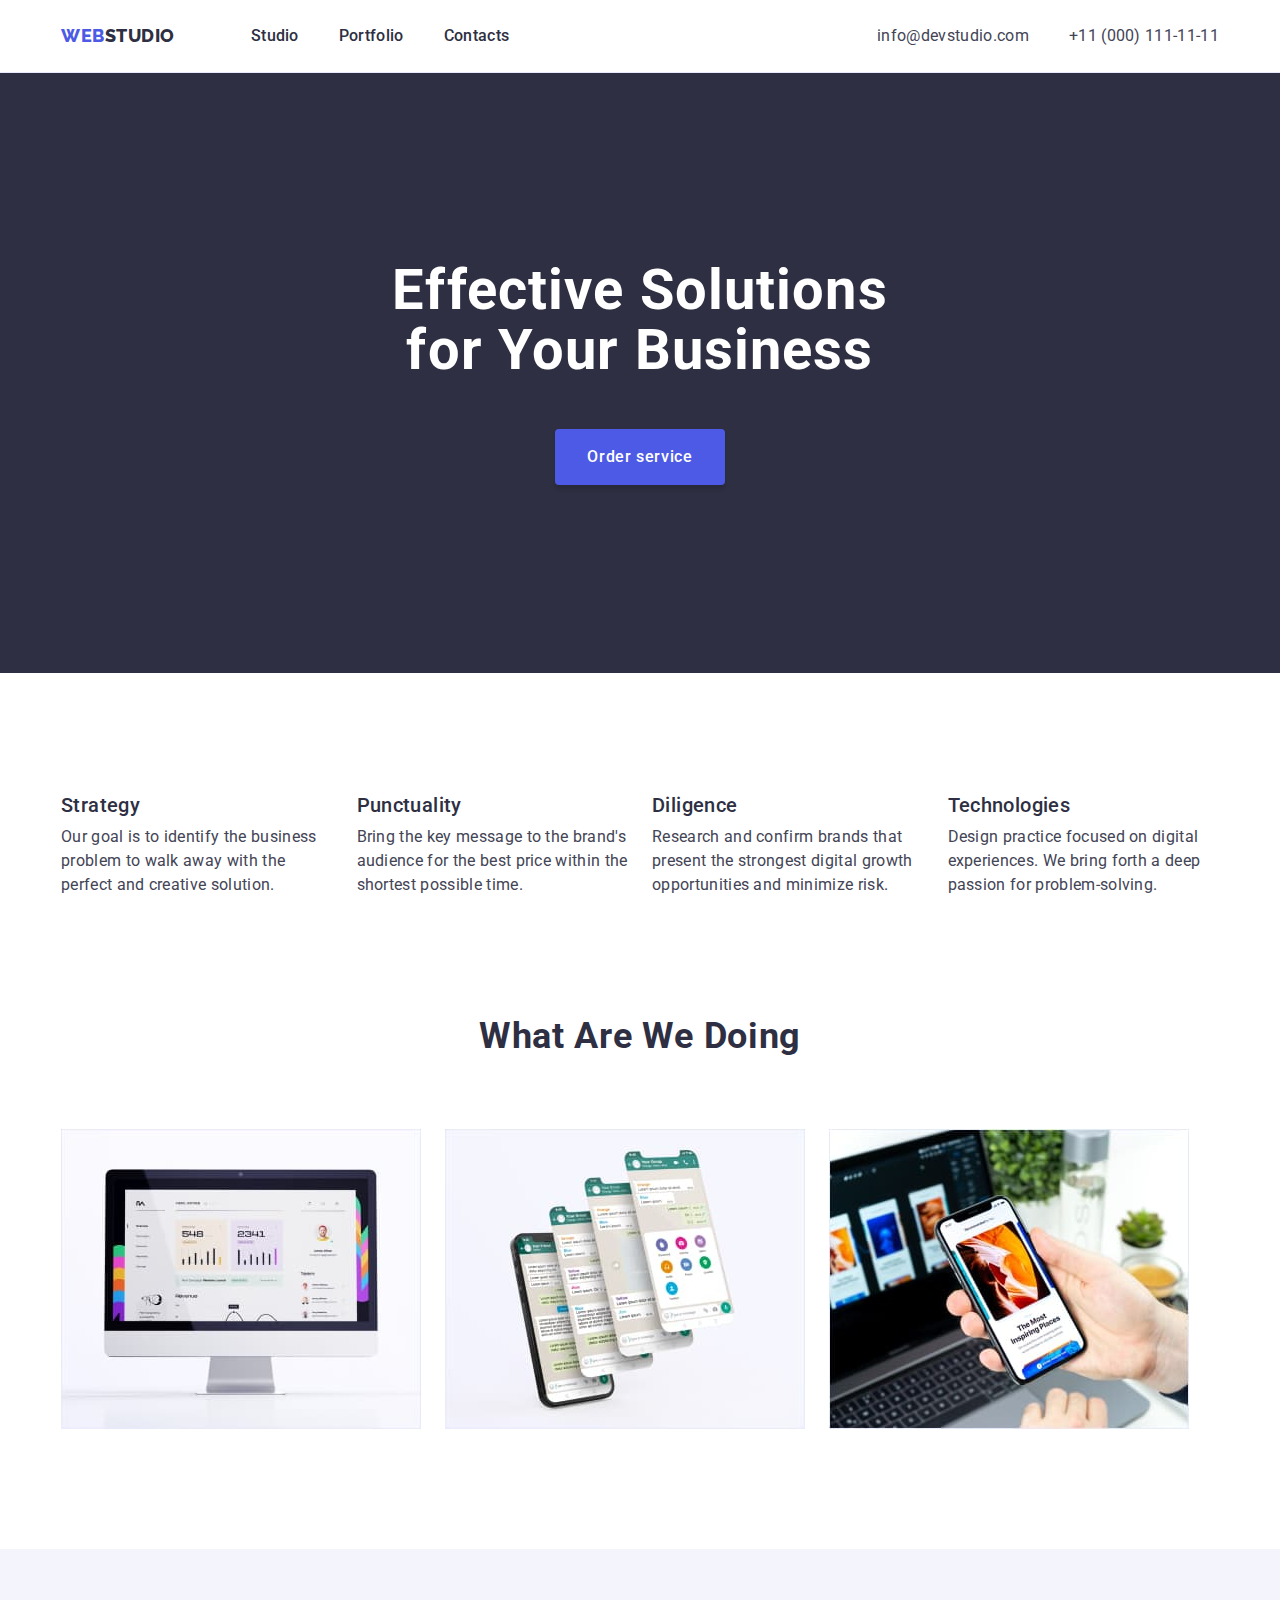
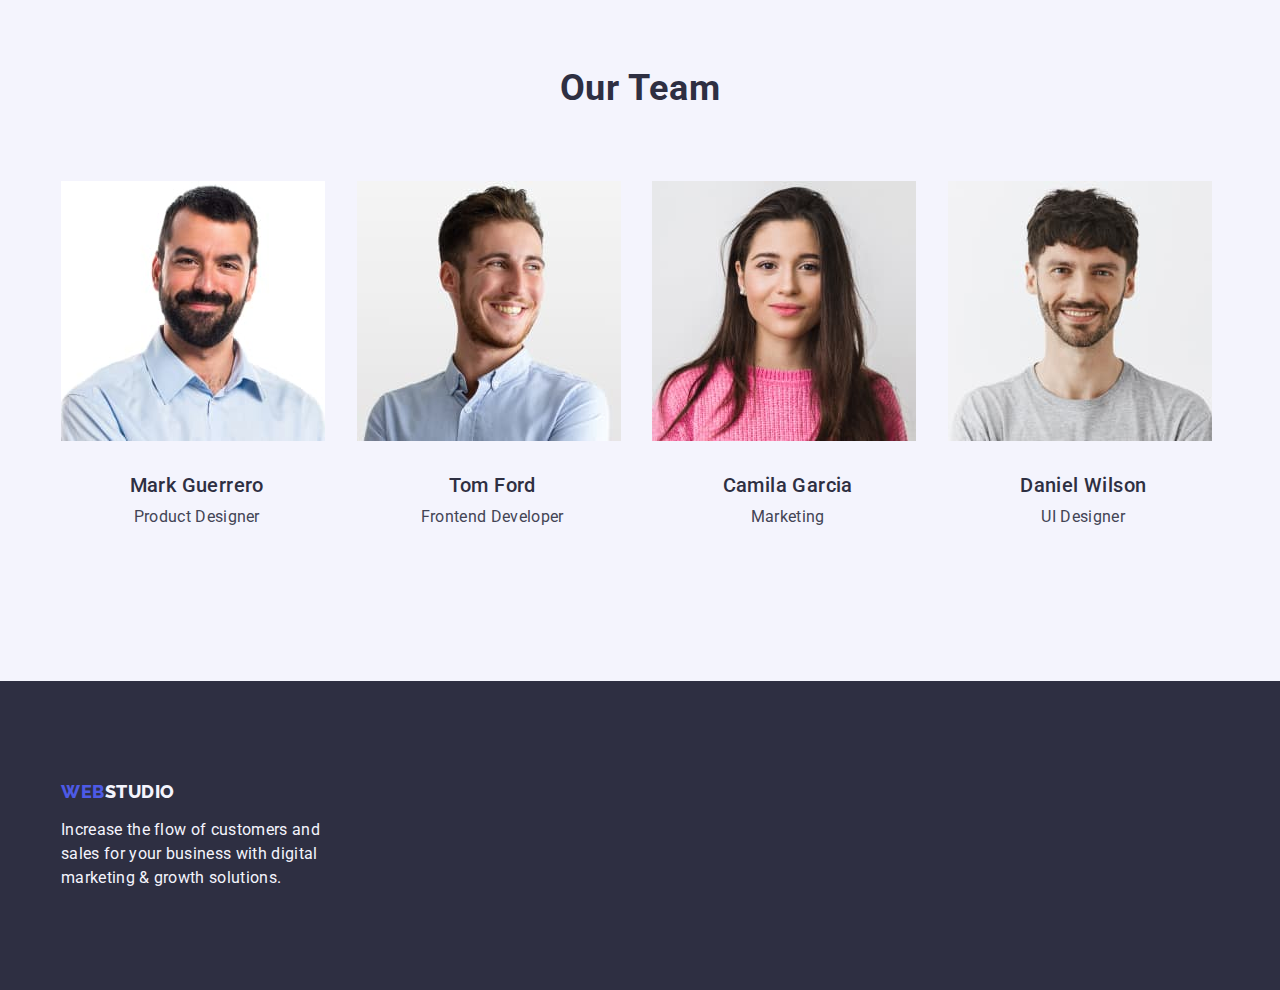
==== commit 9818f5f0: "add common class card-set" ====
--- a/index.html
+++ b/index.html
@@ -20,6 +20,9 @@
     <link
       rel="stylesheet"
       href="https://cdnjs.cloudflare.com/ajax/libs/modern-normalize/2.0.0/modern-normalize.min.css"
+      integrity="sha512-4xo8blKMVCiXpTaLzQSLSw3KFOVPWhm/TRtuPVc4WG6kUgjH6J03IBuG7JZPkcWMxJ5huwaBpOpnwYElP/m6wg=="
+      crossorigin="anonymous"
+      referrerpolicy="no-referrer"
     />
     <!-- FONTS -->
     <link rel="preconnect" href="https://fonts.googleapis.com" />
@@ -121,29 +124,29 @@
       <section class="features section">
         <div class="container">
           <h2 class="visually-hidden">Features</h2>
-          <ul class="features-list list">
-            <li class="features-list-item">
+          <ul class="features-list card-set list">
+            <li class="features-list-item card-set-item">
               <h3 class="subtitle">Strategy</h3>
               <p class="features-list-description">
                 Our goal is to identify the business problem to walk away with
                 the perfect and creative solution.
               </p>
             </li>
-            <li class="features-list-item">
+            <li class="features-list-item card-set-item">
               <h3 class="subtitle">Punctuality</h3>
               <p class="features-list-description">
                 Bring the key message to the brand's audience for the best price
                 within the shortest possible time.
               </p>
             </li>
-            <li class="features-list-item">
+            <li class="features-list-item card-set-item">
               <h3 class="subtitle">Diligence</h3>
               <p class="features-list-description">
                 Research and confirm brands that present the strongest digital
                 growth opportunities and minimize risk.
               </p>
             </li>
-            <li class="features-list-item">
+            <li class="features-list-item card-set-item">
               <h3 class="subtitle">Technologies</h3>
               <p class="features-list-description">
                 Design practice focused on digital experiences. We bring forth a
@@ -158,9 +161,9 @@
       <!-- SERVICES SECTION START -->
       <section class="services section">
         <div class="container">
-          <h2 class="title">What are we doing</h2>
-          <ul class="services-list list">
-            <li class="services-list-item">
+          <h2 class="services-title title">What are we doing</h2>
+          <ul class="services-list card-set list">
+            <li class="services-list-item cardset-item">
               <img
                 src="./images/services/service_1.jpg"
                 alt="desktop application"
@@ -168,7 +171,7 @@
                 height="300"
               />
             </li>
-            <li class="services-list-item">
+            <li class="services-list-item cardset-item">
               <img
                 src="./images/services/service_2.jpg"
                 alt="mobile application"
@@ -176,7 +179,7 @@
                 height="300"
               />
             </li>
-            <li class="services-list-item">
+            <li class="services-list-item cardset-item">
               <img
                 src="./images/services/service_3.jpg"
                 alt="responsive application"
@@ -192,9 +195,9 @@
       <!-- TEAM SECTION START -->
       <section class="team section">
         <div class="container">
-          <h2 class="title">Our team</h2>
-          <ul class="team-list list">
-            <li class="team-list-item">
+          <h2 class="team-title title">Our team</h2>
+          <ul class="team-list card-set list">
+            <li class="team-list-item card-set-item">
               <img
                 src="./images/team/team_card_1.jpg"
                 alt="product designer mark guerrero"
@@ -206,7 +209,7 @@
                 <p class="team-list-description">Product designer</p>
               </div>
             </li>
-            <li class="team-list-item">
+            <li class="team-list-item card-set-item">
               <img
                 src="./images/team/team_card_2.jpg"
                 alt="frontend developer tom ford"
@@ -218,7 +221,7 @@
                 <p class="team-list-description">Frontend developer</p>
               </div>
             </li>
-            <li class="team-list-item">
+            <li class="team-list-item card-set-item">
               <img
                 src="./images/team/team_card_3.jpg"
                 alt="marketing camila garcia"
@@ -231,7 +234,7 @@
                 <p class="team-list-description">Marketing</p>
               </div>
             </li>
-            <li class="team-list-item">
+            <li class="team-list-item card-set-item">
               <img
                 src="./images/team/team_card_4.jpg"
                 alt="ui designer daniel wilson"
--- a/css/styles.css
+++ b/css/styles.css
@@ -29,6 +29,10 @@
   --container-padding: 15px;
   /* list-gap */
   --list-gap: 24px;
+  /* card-set */
+  --indent-row: 24px;
+  --indent-column: 24px;
+  --items: 4;
 }
 /**
   |============================
@@ -56,6 +60,11 @@
   display: block;
   max-width: 100%;
   height: auto;
+
+  /* width: 100%;
+  height: 100%;
+  object-fit: cover;
+  object-position: center; */
 }
 /* ------------------------------------------------------------------------------------------------- */
 /*VISUALLY HIDDEN*/
@@ -86,6 +95,18 @@
   margin: 0 auto;
   padding: 0 var(--container-padding);
 }
+/* CARD SET */
+.card-set {
+  display: flex;
+  flex-wrap: wrap;
+  row-gap: var(--indent-row);
+  column-gap: var(--indent-column);
+}
+.card-set-item {
+  flex-basis: calc(
+    (100% - var(--indent-column) * (var(--items) - 1)) / var(--items)
+  );
+}
 /* SECTION */
 .section {
   padding: 120px 0;
@@ -204,11 +225,11 @@
   font-style: normal;
   color: var(--text-color);
 }
-.contacts-list-item:first-child {
+.contacts-list-item:not(:last-child) {
   margin-right: 40px;
 }
-.contacts-list-item:first-child:hover,
-.contacts-list-link[href='mailto:info@devstudio.com']:focus {
+.contacts-list-item:not(:last-child):hover,
+.contacts-list-link:not(:last-child):focus {
   color: var(--pressed-state-color);
 }
 
@@ -252,60 +273,30 @@
 /* ------------------------------------------------------------------------------------------------- */
 /* FEATURES */
 
-.features-list {
-  display: flex;
-  gap: 24px;
-}
-.features-list-item {
-  flex-basis: calc(
-    (var(--desktop-width) - 2 * var(--container-padding) - 3 * var(--list-gap)) /
-      4
-  );
-}
-/* .features-list-item */
-
 /* ------------------------------------------------------------------------------------------------- */
 /* SERVICES */
 .services {
   padding-top: 0;
 }
 
-.services .title {
+.services-title {
   margin-bottom: 72px;
 }
 .services-list {
-  display: flex;
-  gap: 24px;
-}
-.services-list-item {
-  flex-basis: calc(
-    (var(--desktop-width) - 2 * var(--container-padding) - 2 * var(--list-gap)) /
-      3
-  );
-}
+  --items: 3;
+}
+
 /* ------------------------------------------------------------------------------------------------- */
 /* TEAM */
 .team {
   background-color: var(--light-color);
   text-align: center;
 }
-.team .title {
+
+.team-title {
   margin-bottom: 72px;
 }
-.team-list {
-  display: flex;
-  gap: 24px;
-}
-.team-list-item {
-  flex-basis: calc(
-    (var(--desktop-width) - 2 * var(--container-padding) - 3 * var(--list-gap)) /
-      4
-  );
-  background-color: var(--white-color);
-  border-radius: 0px 0px 4px 4px;
-  box-shadow: 0px 2px 1px 0px #2e2f4214, 0px 1px 1px 0px #2e2f4229,
-    0px 1px 6px 0px #2e2f4214;
-}
+
 .team-list-wrapper {
   padding: 32px 0;
 }
@@ -375,16 +366,8 @@
 /* ------------------------------------------------------------------------------------------------- */
 /* PROJECTS */
 .projects-list {
-  display: flex;
-  flex-wrap: wrap;
-  gap: calc(var(--list-gap) * 2);
-  column-gap: var(--list-gap);
-}
-.projects-list-item {
-  flex-basis: calc(
-    (var(--desktop-width) - 2 * var(--container-padding) - 2 * var(--list-gap)) /
-      3
-  );
+  --items: 3;
+  --indent-row: 48px;
 }
 
 .projects-list-description {
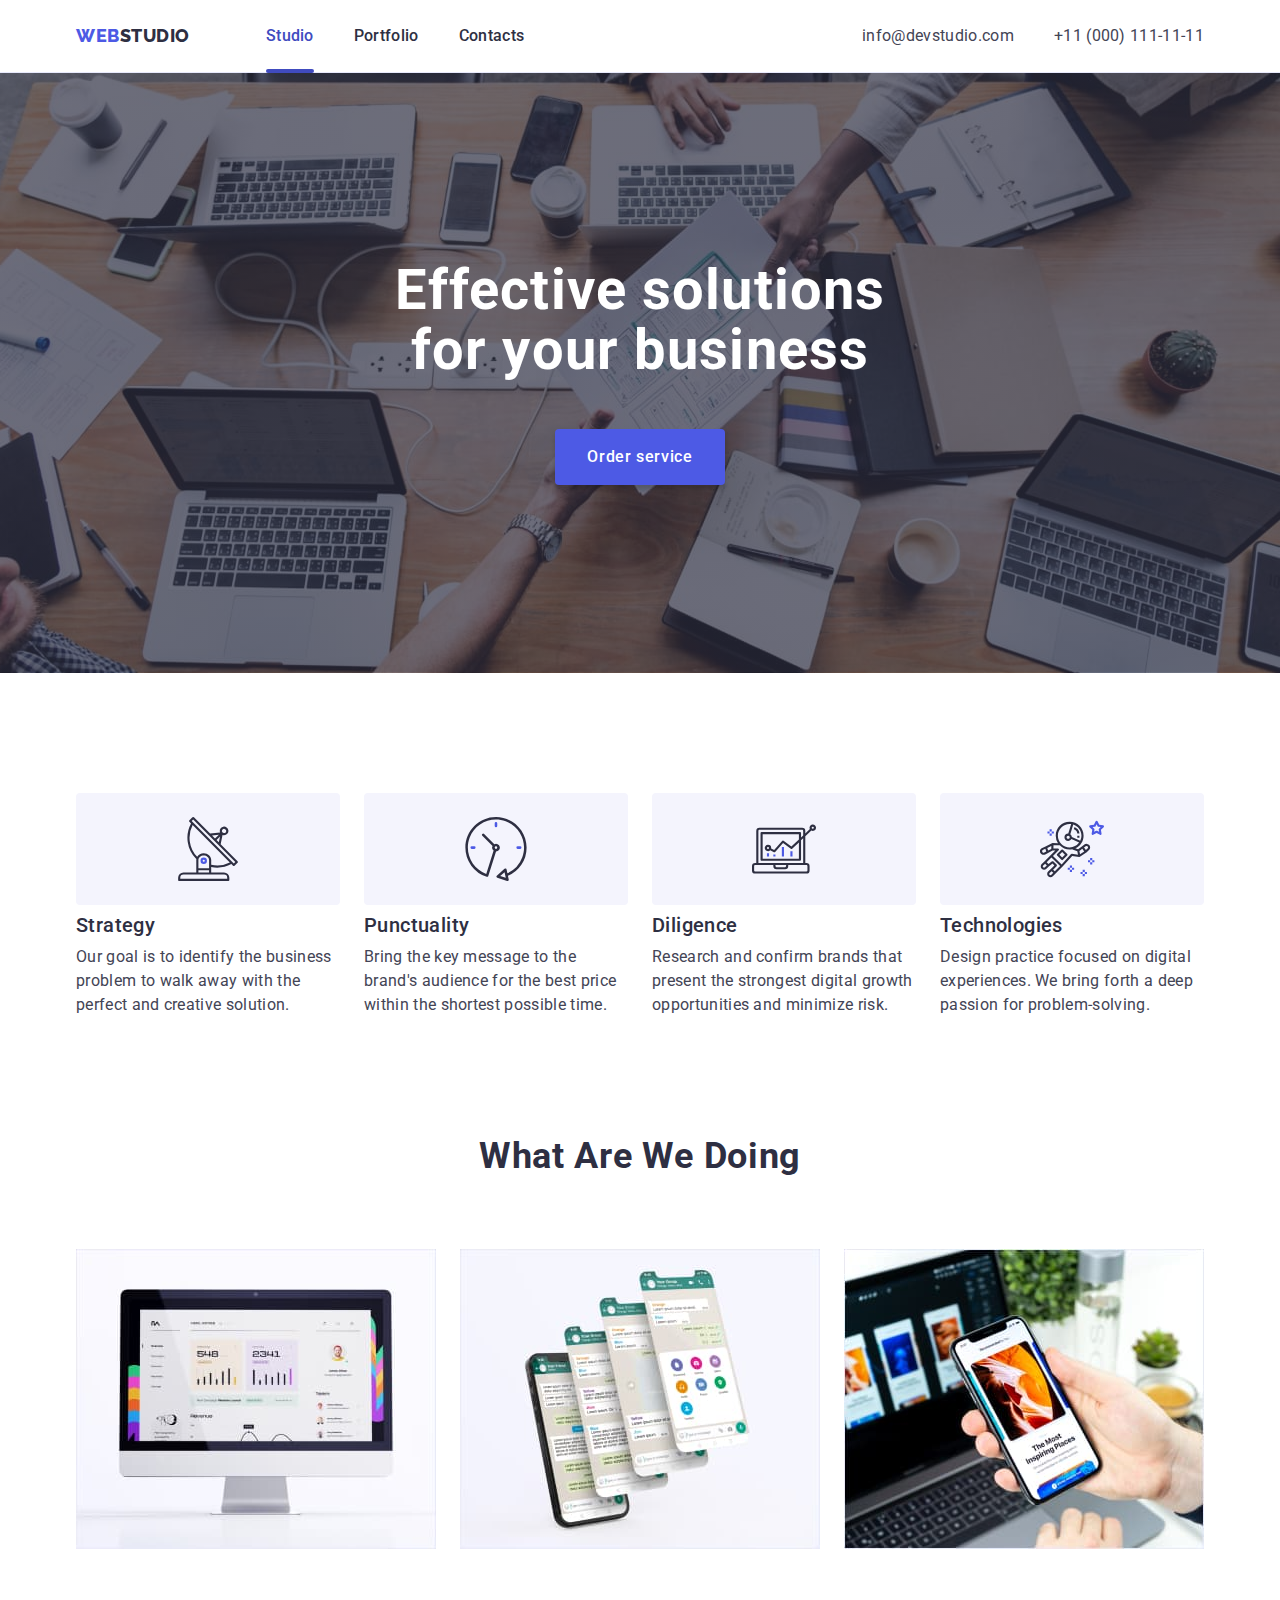
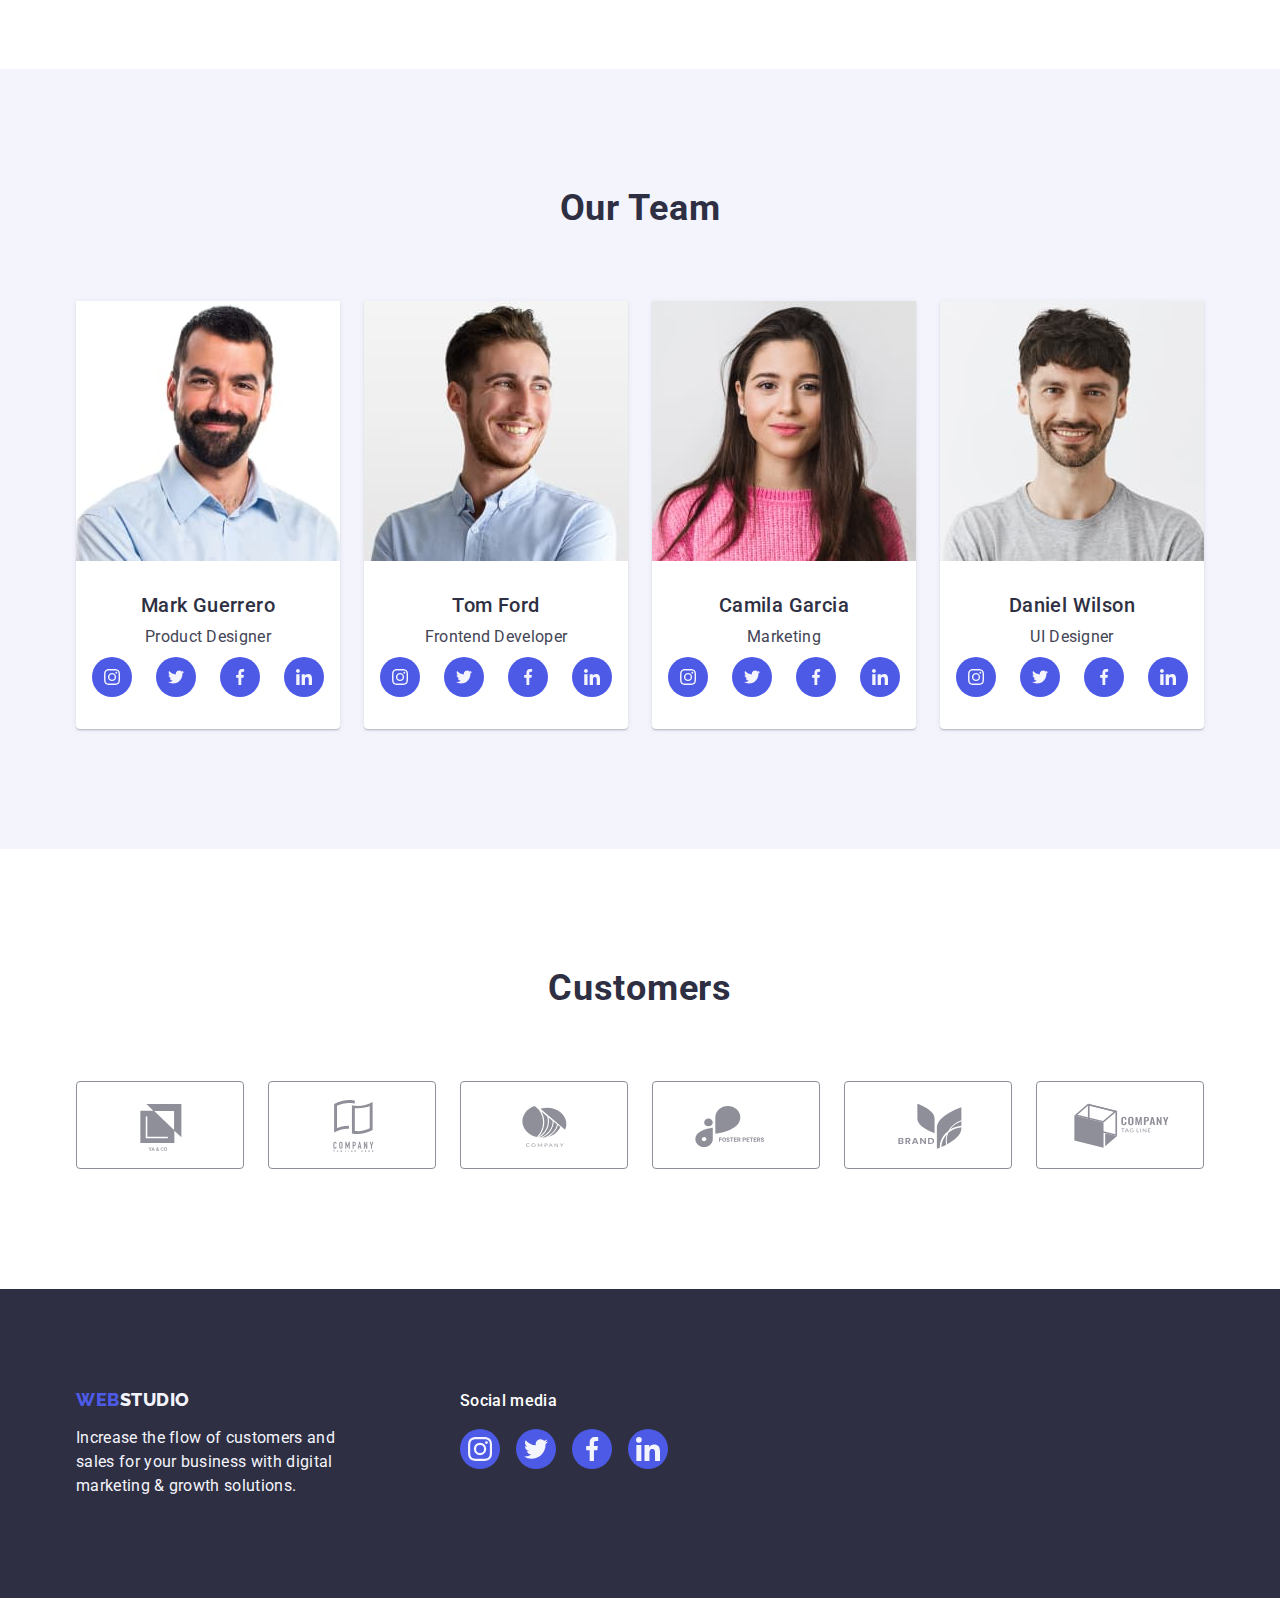
==== commit 09874495: "hw 04 status done" ====
--- a/index.html
+++ b/index.html
@@ -20,9 +20,6 @@
     <link
       rel="stylesheet"
       href="https://cdnjs.cloudflare.com/ajax/libs/modern-normalize/2.0.0/modern-normalize.min.css"
-      integrity="sha512-4xo8blKMVCiXpTaLzQSLSw3KFOVPWhm/TRtuPVc4WG6kUgjH6J03IBuG7JZPkcWMxJ5huwaBpOpnwYElP/m6wg=="
-      crossorigin="anonymous"
-      referrerpolicy="no-referrer"
     />
     <!-- FONTS -->
     <link rel="preconnect" href="https://fonts.googleapis.com" />
@@ -44,14 +41,18 @@
         <!-- NAVIGATION -->
         <nav class="site-nav centered">
           <!-- SITE LOGO -->
-          <a class="site-logo link" href="./index.html" aria-label="site-logo">
+          <a
+            class="site-logo site-nav-logo link"
+            href="./index.html"
+            aria-label="site-logo"
+          >
             Web<span class="site-logo--light">Studio</span>
           </a>
           <!-- Link list -->
           <ul class="nav-list centered list">
             <li class="nav-list-item">
               <a
-                class="nav-list-link link"
+                class="nav-list-link current link"
                 href="./index.html"
                 aria-label="link to main page"
               >
@@ -113,7 +114,7 @@
             Effective solutions <span class="hero-title-word">for</span> your
             business
           </h1>
-          <button class="hero-button button" type="button">
+          <button class="hero-button button" type="button" data-modal-open>
             Order service
           </button>
         </div>
@@ -126,6 +127,11 @@
           <h2 class="visually-hidden">Features</h2>
           <ul class="features-list card-set list">
             <li class="features-list-item card-set-item">
+              <div class="features-list-wrapper centered">
+                <svg class="features-list-icon" width="64" height="64">
+                  <use href="./images/icons.svg#antenna-icon"></use>
+                </svg>
+              </div>
               <h3 class="subtitle">Strategy</h3>
               <p class="features-list-description">
                 Our goal is to identify the business problem to walk away with
@@ -133,6 +139,11 @@
               </p>
             </li>
             <li class="features-list-item card-set-item">
+              <div class="features-list-wrapper centered">
+                <svg class="features-list-icon" width="64" height="64">
+                  <use href="./images/icons.svg#clock-icon"></use>
+                </svg>
+              </div>
               <h3 class="subtitle">Punctuality</h3>
               <p class="features-list-description">
                 Bring the key message to the brand's audience for the best price
@@ -140,6 +151,11 @@
               </p>
             </li>
             <li class="features-list-item card-set-item">
+              <div class="features-list-wrapper centered">
+                <svg class="features-list-icon" width="64" height="64">
+                  <use href="./images/icons.svg#diagram-icon"></use>
+                </svg>
+              </div>
               <h3 class="subtitle">Diligence</h3>
               <p class="features-list-description">
                 Research and confirm brands that present the strongest digital
@@ -147,6 +163,11 @@
               </p>
             </li>
             <li class="features-list-item card-set-item">
+              <div class="features-list-wrapper centered">
+                <svg class="features-list-icon" width="64" height="64">
+                  <use href="./images/icons.svg#astronaut-icon"></use>
+                </svg>
+              </div>
               <h3 class="subtitle">Technologies</h3>
               <p class="features-list-description">
                 Design practice focused on digital experiences. We bring forth a
@@ -163,7 +184,7 @@
         <div class="container">
           <h2 class="services-title title">What are we doing</h2>
           <ul class="services-list card-set list">
-            <li class="services-list-item cardset-item">
+            <li class="services-list-item card-set-item">
               <img
                 src="./images/services/service_1.jpg"
                 alt="desktop application"
@@ -171,7 +192,7 @@
                 height="300"
               />
             </li>
-            <li class="services-list-item cardset-item">
+            <li class="services-list-item card-set-item">
               <img
                 src="./images/services/service_2.jpg"
                 alt="mobile application"
@@ -179,7 +200,7 @@
                 height="300"
               />
             </li>
-            <li class="services-list-item cardset-item">
+            <li class="services-list-item card-set-item">
               <img
                 src="./images/services/service_3.jpg"
                 alt="responsive application"
@@ -196,7 +217,9 @@
       <section class="team section">
         <div class="container">
           <h2 class="team-title title">Our team</h2>
+          <!-- TEAM LIST -->
           <ul class="team-list card-set list">
+            <!-- FIRST MEMBER -->
             <li class="team-list-item card-set-item">
               <img
                 src="./images/team/team_card_1.jpg"
@@ -207,8 +230,68 @@
               <div class="team-list-wrapper">
                 <h3 class="subtitle">Mark Guerrero</h3>
                 <p class="team-list-description">Product designer</p>
+                <!-- SOCIALS LINKS -->
+                <ul class="social-list card-set list">
+                  <!-- INSTAGRAM -->
+                  <li class="social-list-item card-set-item">
+                    <a
+                      class="social-list-link centered link"
+                      href="https://www.instagram.com/"
+                      target="_blank"
+                      rel="noopener noreferrer"
+                      aria-label="instagram link"
+                    >
+                      <svg class="social-list-icon" width="16" height="16">
+                        <use href="./images/icons.svg#instagram-icon"></use>
+                      </svg>
+                    </a>
+                  </li>
+                  <!-- TWITTER -->
+                  <li class="social-list-item card-set-item">
+                    <a
+                      class="social-list-link centered link"
+                      href="https://twitter.com/"
+                      target="_blank"
+                      rel="noopener noreferrer"
+                      aria-label="twitter link"
+                    >
+                      <svg class="social-list-icon" width="16" height="16">
+                        <use href="./images/icons.svg#twitter-icon"></use>
+                      </svg>
+                    </a>
+                  </li>
+                  <!-- FACEBOOK -->
+                  <li class="social-list-item card-set-item">
+                    <a
+                      class="social-list-link centered link"
+                      href="https://facebook.com/"
+                      target="_blank"
+                      rel="noopener noreferrer"
+                      aria-label="facebook link"
+                    >
+                      <svg class="social-list-icon" width="16" height="16">
+                        <use href="./images/icons.svg#facebook-icon"></use>
+                      </svg>
+                    </a>
+                  </li>
+                  <!-- LINKEDIN -->
+                  <li class="social-list-item card-set-item">
+                    <a
+                      class="social-list-link centered link"
+                      href="https://linkedin.com/"
+                      target="_blank"
+                      rel="noopener noreferrer"
+                      aria-label="linkedin link"
+                    >
+                      <svg class="social-list-icon" width="16" height="16">
+                        <use href="./images/icons.svg#linkedin-icon"></use>
+                      </svg>
+                    </a>
+                  </li>
+                </ul>
               </div>
             </li>
+            <!-- SECOND MEMBER -->
             <li class="team-list-item card-set-item">
               <img
                 src="./images/team/team_card_2.jpg"
@@ -219,8 +302,68 @@
               <div class="team-list-wrapper">
                 <h3 class="subtitle">Tom Ford</h3>
                 <p class="team-list-description">Frontend developer</p>
+                <!-- SOCIALS LINKS -->
+                <ul class="social-list card-set list">
+                  <!-- INSTAGRAM -->
+                  <li class="social-list-item card-set-item">
+                    <a
+                      class="social-list-link centered link"
+                      href="https://www.instagram.com/"
+                      target="_blank"
+                      rel="noopener noreferrer"
+                      aria-label="instagram link"
+                    >
+                      <svg class="social-list-icon" width="16" height="16">
+                        <use href="./images/icons.svg#instagram-icon"></use>
+                      </svg>
+                    </a>
+                  </li>
+                  <!-- TWITTER -->
+                  <li class="social-list-item card-set-item">
+                    <a
+                      class="social-list-link centered link"
+                      href="https://twitter.com/"
+                      target="_blank"
+                      rel="noopener noreferrer"
+                      aria-label="twitter link"
+                    >
+                      <svg class="social-list-icon" width="16" height="16">
+                        <use href="./images/icons.svg#twitter-icon"></use>
+                      </svg>
+                    </a>
+                  </li>
+                  <!-- FACEBOOK -->
+                  <li class="social-list-item card-set-item">
+                    <a
+                      class="social-list-link centered link"
+                      href="https://facebook.com/"
+                      target="_blank"
+                      rel="noopener noreferrer"
+                      aria-label="facebook link"
+                    >
+                      <svg class="social-list-icon" width="16" height="16">
+                        <use href="./images/icons.svg#facebook-icon"></use>
+                      </svg>
+                    </a>
+                  </li>
+                  <!-- LINKEDIN -->
+                  <li class="social-list-item card-set-item">
+                    <a
+                      class="social-list-link centered link"
+                      href="https://linkedin.com/"
+                      target="_blank"
+                      rel="noopener noreferrer"
+                      aria-label="linkedin link"
+                    >
+                      <svg class="social-list-icon" width="16" height="16">
+                        <use href="./images/icons.svg#linkedin-icon"></use>
+                      </svg>
+                    </a>
+                  </li>
+                </ul>
               </div>
             </li>
+            <!-- THIRD MEMBER -->
             <li class="team-list-item card-set-item">
               <img
                 src="./images/team/team_card_3.jpg"
@@ -232,8 +375,68 @@
               <div class="team-list-wrapper">
                 <h3 class="subtitle">Camila Garcia</h3>
                 <p class="team-list-description">Marketing</p>
+                <!-- SOCIALS LINKS -->
+                <ul class="social-list card-set list">
+                  <!-- INSTAGRAM -->
+                  <li class="social-list-item card-set-item">
+                    <a
+                      class="social-list-link centered link"
+                      href="https://www.instagram.com/"
+                      target="_blank"
+                      rel="noopener noreferrer"
+                      aria-label="instagram link"
+                    >
+                      <svg class="social-list-icon" width="16" height="16">
+                        <use href="./images/icons.svg#instagram-icon"></use>
+                      </svg>
+                    </a>
+                  </li>
+                  <!-- TWITTER -->
+                  <li class="social-list-item card-set-item">
+                    <a
+                      class="social-list-link centered link"
+                      href="https://twitter.com/"
+                      target="_blank"
+                      rel="noopener noreferrer"
+                      aria-label="twitter link"
+                    >
+                      <svg class="social-list-icon" width="16" height="16">
+                        <use href="./images/icons.svg#twitter-icon"></use>
+                      </svg>
+                    </a>
+                  </li>
+                  <!-- FACEBOOK -->
+                  <li class="social-list-item card-set-item">
+                    <a
+                      class="social-list-link centered link"
+                      href="https://facebook.com/"
+                      target="_blank"
+                      rel="noopener noreferrer"
+                      aria-label="facebook link"
+                    >
+                      <svg class="social-list-icon" width="16" height="16">
+                        <use href="./images/icons.svg#facebook-icon"></use>
+                      </svg>
+                    </a>
+                  </li>
+                  <!-- LINKEDIN -->
+                  <li class="social-list-item card-set-item">
+                    <a
+                      class="social-list-link centered link"
+                      href="https://linkedin.com/"
+                      target="_blank"
+                      rel="noopener noreferrer"
+                      aria-label="linkedin link"
+                    >
+                      <svg class="social-list-icon" width="16" height="16">
+                        <use href="./images/icons.svg#linkedin-icon"></use>
+                      </svg>
+                    </a>
+                  </li>
+                </ul>
               </div>
             </li>
+            <!-- FOURTH MEMBER -->
             <li class="team-list-item card-set-item">
               <img
                 src="./images/team/team_card_4.jpg"
@@ -244,29 +447,254 @@
               <div class="team-list-wrapper">
                 <h3 class="subtitle">Daniel Wilson</h3>
                 <p class="team-list-description">UI designer</p>
+                <!-- SOCIALS LINKS -->
+                <ul class="social-list card-set list">
+                  <!-- INSTAGRAM -->
+                  <li class="social-list-item card-set-item">
+                    <a
+                      class="social-list-link centered link"
+                      href="https://www.instagram.com/"
+                      target="_blank"
+                      rel="noopener noreferrer"
+                      aria-label="instagram link"
+                    >
+                      <svg class="social-list-icon" width="16" height="16">
+                        <use href="./images/icons.svg#instagram-icon"></use>
+                      </svg>
+                    </a>
+                  </li>
+                  <!-- TWITTER -->
+                  <li class="social-list-item card-set-item">
+                    <a
+                      class="social-list-link centered link"
+                      href="https://twitter.com/"
+                      target="_blank"
+                      rel="noopener noreferrer"
+                      aria-label="twitter link"
+                    >
+                      <svg class="social-list-icon" width="16" height="16">
+                        <use href="./images/icons.svg#twitter-icon"></use>
+                      </svg>
+                    </a>
+                  </li>
+                  <!-- FACEBOOK -->
+                  <li class="social-list-item card-set-item">
+                    <a
+                      class="social-list-link centered link"
+                      href="https://facebook.com/"
+                      target="_blank"
+                      rel="noopener noreferrer"
+                      aria-label="facebook link"
+                    >
+                      <svg class="social-list-icon" width="16" height="16">
+                        <use href="./images/icons.svg#facebook-icon"></use>
+                      </svg>
+                    </a>
+                  </li>
+                  <!-- LINKEDIN -->
+                  <li class="social-list-item card-set-item">
+                    <a
+                      class="social-list-link centered link"
+                      href="https://linkedin.com/"
+                      target="_blank"
+                      rel="noopener noreferrer"
+                      aria-label="linkedin link"
+                    >
+                      <svg class="social-list-icon" width="16" height="16">
+                        <use href="./images/icons.svg#linkedin-icon"></use>
+                      </svg>
+                    </a>
+                  </li>
+                </ul>
               </div>
             </li>
           </ul>
         </div>
       </section>
       <!-- TEAM SECTION END -->
+      <!-- ------------------------------------------------------------------------------ -->
+      <!-- CUSTOMERS SECTION START -->
+      <section class="section">
+        <div class="container">
+          <h2 class="customers-title title">Customers</h2>
+          <ul class="customers-list card-set list">
+            <!-- CLIENT ONE -->
+            <li class="customers-item card-set-item">
+              <a
+                class="customers-link centered link"
+                href="#"
+                target="_blank"
+                rel="noopener noreferrer"
+                aria-label="first client link"
+                ><svg class="customers-icon" width="104" height="56">
+                  <use href="./images/icons.svg#client-1-icon"></use>
+                </svg>
+              </a>
+            </li>
+            <!-- CLIENT TWO -->
+            <li class="customers-item card-set-item">
+              <a
+                class="customers-link centered link"
+                href="#"
+                target="_blank"
+                rel="noopener noreferrer"
+                aria-label="first client link"
+                ><svg class="customers-icon" width="104" height="56">
+                  <use href="./images/icons.svg#client-2-icon"></use>
+                </svg>
+              </a>
+            </li>
+            <!-- CLIENT THREE -->
+            <li class="customers-item card-set-item">
+              <a
+                class="customers-link centered link"
+                href="#"
+                target="_blank"
+                rel="noopener noreferrer"
+                aria-label="first client link"
+                ><svg class="customers-icon" width="104" height="56">
+                  <use href="./images/icons.svg#client-3-icon"></use>
+                </svg>
+              </a>
+            </li>
+            <!-- CLIENT FOUR -->
+            <li class="customers-item card-set-item">
+              <a
+                class="customers-link centered link"
+                href="#"
+                target="_blank"
+                rel="noopener noreferrer"
+                aria-label="first client link"
+                ><svg class="customers-icon" width="104" height="56">
+                  <use href="./images/icons.svg#client-4-icon"></use>
+                </svg>
+              </a>
+            </li>
+            <!-- CLIENT FIVE -->
+            <li class="customers-item card-set-item">
+              <a
+                class="customers-link centered link"
+                href="#"
+                target="_blank"
+                rel="noopener noreferrer"
+                aria-label="first client link"
+                ><svg class="customers-icon" width="104" height="56">
+                  <use href="./images/icons.svg#client-5-icon"></use>
+                </svg>
+              </a>
+            </li>
+            <!-- CLIENT SIX -->
+            <li class="customers-item card-set-item">
+              <a
+                class="customers-link centered link"
+                href="#"
+                target="_blank"
+                rel="noopener noreferrer"
+                aria-label="first client link"
+                ><svg class="customers-icon" width="104" height="56">
+                  <use href="./images/icons.svg#client-6-icon"></use>
+                </svg>
+              </a>
+            </li>
+          </ul>
+        </div>
+      </section>
+      <!-- CUSTOMERS SECTION END -->
     </main>
     <!-- MAIN END -->
     <!-- ------------------------------------------------------------------------------ -->
     <!-- FOOTER START  -->
     <footer class="footer">
-      <div class="container">
-        <a class="site-logo link" href="./index.html">
-          Web<span class="site-logo--dark">Studio</span>
-        </a>
-        <p class="footer-description">
-          Increase the flow of customers and sales for your business with
-          digital marketing &amp; growth solutions.
-        </p>
+      <div class="footer-container container">
+        <!--LOGO WRAPPER  -->
+        <div class="footer-description-wrapper">
+          <a class="footer-logo site-logo link" href="./index.html">
+            Web<span class="site-logo--dark">Studio</span>
+          </a>
+          <p class="footer-description">
+            Increase the flow of customers and sales for your business with
+            digital marketing &amp; growth solutions.
+          </p>
+        </div>
+        <!-- SOCIALS LINKS -->
+        <div class="footer-social-wrapper">
+          <p class="footer-subtitle">Social media</p>
+          <ul class="footer-social-list social-list card-set list">
+            <!-- INSTAGRAM -->
+            <li class="social-list-item card-set-item">
+              <a
+                class="social-list-link centered link"
+                href="https://www.instagram.com/"
+                target="_blank"
+                rel="noopener noreferrer"
+                aria-label="instagram link"
+              >
+                <svg class="social-list-icon" width="24" height="24">
+                  <use href="./images/icons.svg#instagram-icon"></use>
+                </svg>
+              </a>
+            </li>
+            <!-- TWITTER -->
+            <li class="social-list-item card-set-item">
+              <a
+                class="social-list-link centered link"
+                href="https://twitter.com/"
+                target="_blank"
+                rel="noopener noreferrer"
+                aria-label="twitter link"
+              >
+                <svg class="social-list-icon" width="24" height="24">
+                  <use href="./images/icons.svg#twitter-icon"></use>
+                </svg>
+              </a>
+            </li>
+            <!-- FACEBOOK -->
+            <li class="social-list-item card-set-item">
+              <a
+                class="social-list-link centered link"
+                href="https://facebook.com/"
+                target="_blank"
+                rel="noopener noreferrer"
+                aria-label="facebook link"
+              >
+                <svg class="social-list-icon" width="24" height="24">
+                  <use href="./images/icons.svg#facebook-icon"></use>
+                </svg>
+              </a>
+            </li>
+            <!-- LINKEDIN -->
+            <li class="social-list-item card-set-item">
+              <a
+                class="social-list-link centered link"
+                href="https://linkedin.com/"
+                target="_blank"
+                rel="noopener noreferrer"
+                aria-label="linkedin link"
+              >
+                <svg class="social-list-icon" width="24" height="24">
+                  <use href="./images/icons.svg#linkedin-icon"></use>
+                </svg>
+              </a>
+            </li>
+          </ul>
+        </div>
       </div>
     </footer>
     <!-- FOOTER END -->
     <!-- ------------------------------------------------------------------------------ -->
+    <!-- MODAL START-->
+    <div class="backdrop is-hidden" data-modal>
+      <div class="backdrop-wrapper">
+        <button class="backdrop-button centered" type="button" data-modal-close>
+          <svg class="backdrop-icon" width="8" height="8">
+            <use href="./images/icons.svg#close-btn-icon"></use>
+          </svg>
+        </button>
+      </div>
+    </div>
+    <!-- MODAL END-->
+
+    <script src="./js//modal.js"></script>
   </body>
   <!-- BODY END -->
   <!-- ------------------------------------------------------------------------------ -->
--- a/css/styles.css
+++ b/css/styles.css
@@ -18,22 +18,24 @@
   --accent-color: #e7e9fc;
   --light-color: #f4f4fd;
   --white-color: #ffffff;
+  --modal-overlay-color: rgb(46, 47, 66, 0.4);
+  --hero-background-color: rgba(46, 47, 66, 0.7);
   /*
-    --modal-overlay-color:rgb(46, 47, 66,.4);
-    --hero-background-color:rgba(46, 47, 66,.7);
     --modal-background-color:linear-gradient(0deg, rgba(46, 47, 66, 0.4), rgba(46, 47, 66, 0.4)),
                                 linear-gradient(0deg, #FCFCFC, #FCFCFC)
      */
   /* size */
   --desktop-width: 1158px;
   --container-padding: 15px;
-  /* list-gap */
-  --list-gap: 24px;
   /* card-set */
+  --indent-col: 24px;
   --indent-row: 24px;
-  --indent-column: 24px;
   --items: 4;
-}
+  /* tramsition */
+  --transition-time: 250ms;
+  --transition-timing-function: cubic-bezier(0.4, 0, 0.2, 1);
+}
+
 /**
   |============================
   | BASE STYLES START
@@ -60,11 +62,6 @@
   display: block;
   max-width: 100%;
   height: auto;
-
-  /* width: 100%;
-  height: 100%;
-  object-fit: cover;
-  object-position: center; */
 }
 /* ------------------------------------------------------------------------------------------------- */
 /*VISUALLY HIDDEN*/
@@ -80,9 +77,16 @@
   clip: rect(0 0 0 0);
   overflow: hidden;
 }
+/* MODAL */
+.is-hidden {
+  visibility: hidden;
+  opacity: 0;
+  pointer-events: none;
+}
 /* ------------------------------------------------------------------------------------------------- */
 /* BODY */
 body {
+  position: relative;
   font-family: var(--primary-font);
   line-height: 1.5;
   letter-spacing: var(--letter-spacing);
@@ -95,27 +99,9 @@
   margin: 0 auto;
   padding: 0 var(--container-padding);
 }
-/* CARD SET */
-.card-set {
-  display: flex;
-  flex-wrap: wrap;
-  row-gap: var(--indent-row);
-  column-gap: var(--indent-column);
-}
-.card-set-item {
-  flex-basis: calc(
-    (100% - var(--indent-column) * (var(--items) - 1)) / var(--items)
-  );
-}
 /* SECTION */
 .section {
   padding: 120px 0;
-}
-/* h1-h3 */
-h1,
-h2,
-h3 {
-  text-transform: capitalize;
 }
 
 /* h2-index */
@@ -125,6 +111,7 @@
   color: var(--dark-color);
   letter-spacing: var(--letter-spacing);
   text-align: center;
+  text-transform: capitalize;
 }
 /* h3-index
    h2-portfolio */
@@ -135,6 +122,7 @@
   line-height: 1.2;
   color: var(--dark-color);
   letter-spacing: var(--letter-spacing);
+  text-transform: capitalize;
 }
 /* BUTTON */
 .button {
@@ -148,6 +136,8 @@
   border: none;
   border-radius: 4px;
   cursor: pointer;
+  transition: background-color var(--transition-time)
+    var(--transition-timing-function);
 }
 .button:hover,
 .button:focus {
@@ -159,6 +149,18 @@
   justify-content: center;
   align-items: center;
 }
+/* CARD SET */
+.card-set {
+  display: flex;
+  flex-wrap: wrap;
+  row-gap: var(--indent-row);
+  column-gap: var(--indent-col);
+}
+.card-set-item {
+  flex-basis: calc(
+    (100% - var(--indent-col) * (var(--items) - 1)) / var(--items)
+  );
+}
 /**
   |============================
   | BASE STYLES END
@@ -171,6 +173,9 @@
 */
 .header {
   border-bottom: 1px solid var(--accent-color);
+  box-shadow: 0px 1px 6px 0px rgba(46, 47, 66, 0.08),
+    0px 1px 1px 0px rgba(46, 47, 66, 0.16),
+    0px 2px 1px 0px rgba(46, 47, 66, 0.08);
 }
 
 /* NAVIGATION */
@@ -198,13 +203,14 @@
 .site-logo--dark {
   color: var(--light-color);
 }
-.site-nav .site-logo {
+.site-nav-logo {
   margin-right: 76px;
 }
 /* NAVIGATION LIST */
 .nav-list-link {
   font-weight: 500;
   color: var(--dark-color);
+  transition: color var(--transition-time) var(--transition-timing-function);
 }
 
 .nav-list-link:hover,
@@ -228,11 +234,50 @@
 .contacts-list-item:not(:last-child) {
   margin-right: 40px;
 }
-.contacts-list-item:not(:last-child):hover,
-.contacts-list-link:not(:last-child):focus {
+.contacts-list-link {
+  transition: color var(--transition-time) var(--transition-timing-function);
+}
+.contacts-list-item:not(:last-child) .contacts-list-link:hover,
+.contacts-list-item:not(:last-child) .contacts-list-link:focus {
   color: var(--pressed-state-color);
 }
 
+/* CURRENT PAGE */
+.current {
+  position: relative;
+  color: var(--pressed-state-color);
+}
+.current::after {
+  position: absolute;
+  bottom: -1px;
+  left: 0;
+  content: '';
+  width: 100%;
+  height: 4px;
+  border-radius: 2px;
+  background: var(--pressed-state-color);
+}
+/* SOCIALS */
+.social-list {
+  padding: 0 16px;
+  justify-content: center;
+}
+
+.social-list-link {
+  width: 40px;
+  height: 40px;
+  border-radius: 50%;
+  background-color: var(--primary-brand-color);
+  transition: background-color var(--transition-time)
+    var(--transition-timing-function);
+}
+.social-list-link:hover,
+.social-list-link:focus {
+  background-color: var(--pressed-state-color);
+}
+.social-list-icon {
+  fill: var(--light-color);
+}
 /**
   |============================
   | HEADER END
@@ -246,8 +291,17 @@
 /* HERO */
 .hero {
   padding: 188px 0;
-  background-color: var(--dark-color);
+  max-width: 1440px;
+  margin: 0 auto;
   text-align: center;
+  background: linear-gradient(
+      var(--hero-background-color),
+      var(--hero-background-color)
+    ),
+    url(../images/hero/hero-bg.jpg) center / cover no-repeat;
+  background-repeat: no-repeat;
+  background-position: center;
+  background-size: cover;
 }
 .hero-title {
   max-width: 496px;
@@ -272,6 +326,12 @@
 
 /* ------------------------------------------------------------------------------------------------- */
 /* FEATURES */
+.features-list-wrapper {
+  min-height: 112px;
+  background-color: var(--light-color);
+  border-radius: 4px;
+  margin-bottom: 8px;
+}
 
 /* ------------------------------------------------------------------------------------------------- */
 /* SERVICES */
@@ -292,17 +352,48 @@
   background-color: var(--light-color);
   text-align: center;
 }
-
 .team-title {
   margin-bottom: 72px;
 }
 
+.team-list-item {
+  background-color: var(--white-color);
+  border-radius: 0px 0px 4px 4px;
+  box-shadow: 0px 2px 1px 0px #2e2f4214, 0px 1px 1px 0px #2e2f4229,
+    0px 1px 6px 0px #2e2f4214;
+}
 .team-list-wrapper {
   padding: 32px 0;
 }
 
 .team-list-description {
   text-transform: capitalize;
+  margin-bottom: 8px;
+}
+
+/* ------------------------------------------------------------------------------------------------- */
+/* CUSTOMERS */
+.customers-list {
+  --items: 6;
+}
+.customers-title {
+  margin-bottom: 72px;
+}
+.customers-link {
+  color: var(--subtle-text-color);
+  border-radius: 4px;
+  border: 1px solid currentColor;
+  height: 88px;
+  transition: color var(--transition-time) var(--transition-timing-function),
+    border-color var(--transition-time) var(--transition-timing-function);
+}
+
+.customers-link:hover,
+.customers-link:focus {
+  color: var(--pressed-state-color);
+}
+.customers-icon {
+  fill: currentColor;
 }
 /**
   |============================
@@ -318,17 +409,104 @@
   padding: 100px 0;
   background-color: var(--dark-color);
 }
-.footer .site-logo {
+.footer-container {
+  display: flex;
+  align-items: baseline;
+}
+.footer-description-wrapper {
+  margin-right: 120px;
+}
+.footer-logo {
   margin-bottom: 16px;
 }
-
 .footer-description {
   max-width: 264px;
   color: var(--light-color);
 }
+.footer-subtitle {
+  margin-bottom: 16px;
+  font-weight: 500;
+  font-size: 16px;
+  letter-spacing: 0.02em;
+  color: var(--white-color);
+}
+.footer-social-list {
+  --indent-col: 16px;
+  --indent-row: 16px;
+  padding: 0;
+}
+.footer-social-list .social-list-link:hover,
+.footer-social-list .social-list-link:focus {
+  background-color: var(--success-color);
+}
+.footer .social-list-icon {
+  width: 24px;
+  height: 24px;
+}
 /**
   |============================
   | FOOTER END
+  |============================
+*/
+/**
+  |============================
+  | MODAL START
+  |============================
+*/
+.backdrop {
+  position: fixed;
+  left: 0;
+  top: 0;
+  width: 100%;
+  height: 100%;
+  background-color: var(--modal-overlay-color);
+  transition: opacity var(--transition-time) var(--transition-timing-function),
+    visibility var(--transition-time) var(--transition-timing-function);
+}
+.backdrop-wrapper {
+  position: absolute;
+  top: 50%;
+  left: 50%;
+  transform: translate(-50%, -50%);
+  width: 408px;
+  min-height: 584px;
+  border-radius: 4px;
+  background: #fcfcfc;
+
+  box-shadow: 0px 2px 1px 0px rgba(0, 0, 0, 0.2),
+    0px 1px 3px 0px rgba(0, 0, 0, 0.12), 0px 1px 1px 0px rgba(0, 0, 0, 0.14);
+
+  transition: transform var(--transition-time) var(--transition-timing-function);
+}
+.backdrop-button {
+  position: absolute;
+  right: 24px;
+  top: 24px;
+  width: 24px;
+  height: 24px;
+  border: 1px solid rgba(0, 0, 0, 0.1);
+  border-radius: 50%;
+  background-color: var(--accent-color);
+  cursor: pointer;
+
+  transition: border var(--transition-time) var(--transition-timing-function),
+    /* color var(--transition-time) var(--transition-timing-function), */
+      background-color var(--transition-time) var(--transition-timing-function);
+}
+.backdrop-button:hover,
+.backdrop-button:focus {
+  color: var(--white-color);
+  background-color: var(--pressed-state-color);
+  border: none;
+}
+.backdrop-icon {
+  fill: currentColor;
+  transition: fill var(--transition-time) var(--transition-timing-function);
+}
+
+/**
+  |============================
+  | MODAL END
   |============================
 */
 /**
@@ -355,13 +533,19 @@
   color: var(--primary-brand-color);
   background-color: var(--light-color);
   border: 1px solid var(--accent-color);
+  border-color: var(--accent-color);
+
+  transition: color var(--transition-time) var(--transition-timing-function),
+    border-color var(--transition-time) var(--transition-timing-function),
+    background-color var(--transition-time) var(--transition-timing-function),
+    box-shadow var(--transition-time) var(--transition-timing-function);
 }
 .filters-button:hover,
 .filters-button:focus {
   color: var(--white-color);
   border-color: transparent;
-  box-shadow: 0px 2px 2px 0px rgba(0, 0, 0, 0.12),
-    0px 2px 1px 0px rgba(0, 0, 0, 0.08), 0px 3px 1px 0px rgba(0, 0, 0, 0.1);
+  box-shadow: 0px 3px 1px rgba(0, 0, 0, 0.1), 0px 2px 1px rgba(0, 0, 0, 0.08),
+    0px 2px 2px rgba(0, 0, 0, 0.12);
 }
 /* ------------------------------------------------------------------------------------------------- */
 /* PROJECTS */
@@ -369,15 +553,48 @@
   --items: 3;
   --indent-row: 48px;
 }
-
+.projects-list-link {
+  transition: box-shadow var(--transition-time)
+    var(--transition-timing-function);
+}
+
+.projects-list-link:hover,
+.projects-list-link:focus {
+  box-shadow: 0px 1px 6px rgba(46, 47, 66, 0.08),
+    0px 1px 1px rgba(46, 47, 66, 0.16), 0px 2px 1px rgba(46, 47, 66, 0.08);
+}
 .projects-list-description {
   text-transform: capitalize;
 }
-.projects-list-wrapper {
+.projects-description-wrapper {
   padding: 32px 16px;
+
   border: 1px solid var(--accent-color);
   border-top: 0px;
 }
+.projects-picture-wrapper {
+  position: relative;
+
+  overflow: hidden;
+}
+.projects-picture-description {
+  position: absolute;
+  left: 0;
+  top: 0;
+  height: 100%;
+
+  padding: 40px 32px;
+
+  color: var(--light-color);
+  background: var(--primary-brand-color);
+
+  transform: translate(0, 100%);
+  transition: transform var(--transition-time) var(--transition-timing-function);
+}
+.projects-list-link:hover .projects-picture-description,
+.projects-list-link:focus .projects-picture-description {
+  transform: translate(0, 0);
+}
 /**
   |============================
   | PORTFOLIO END
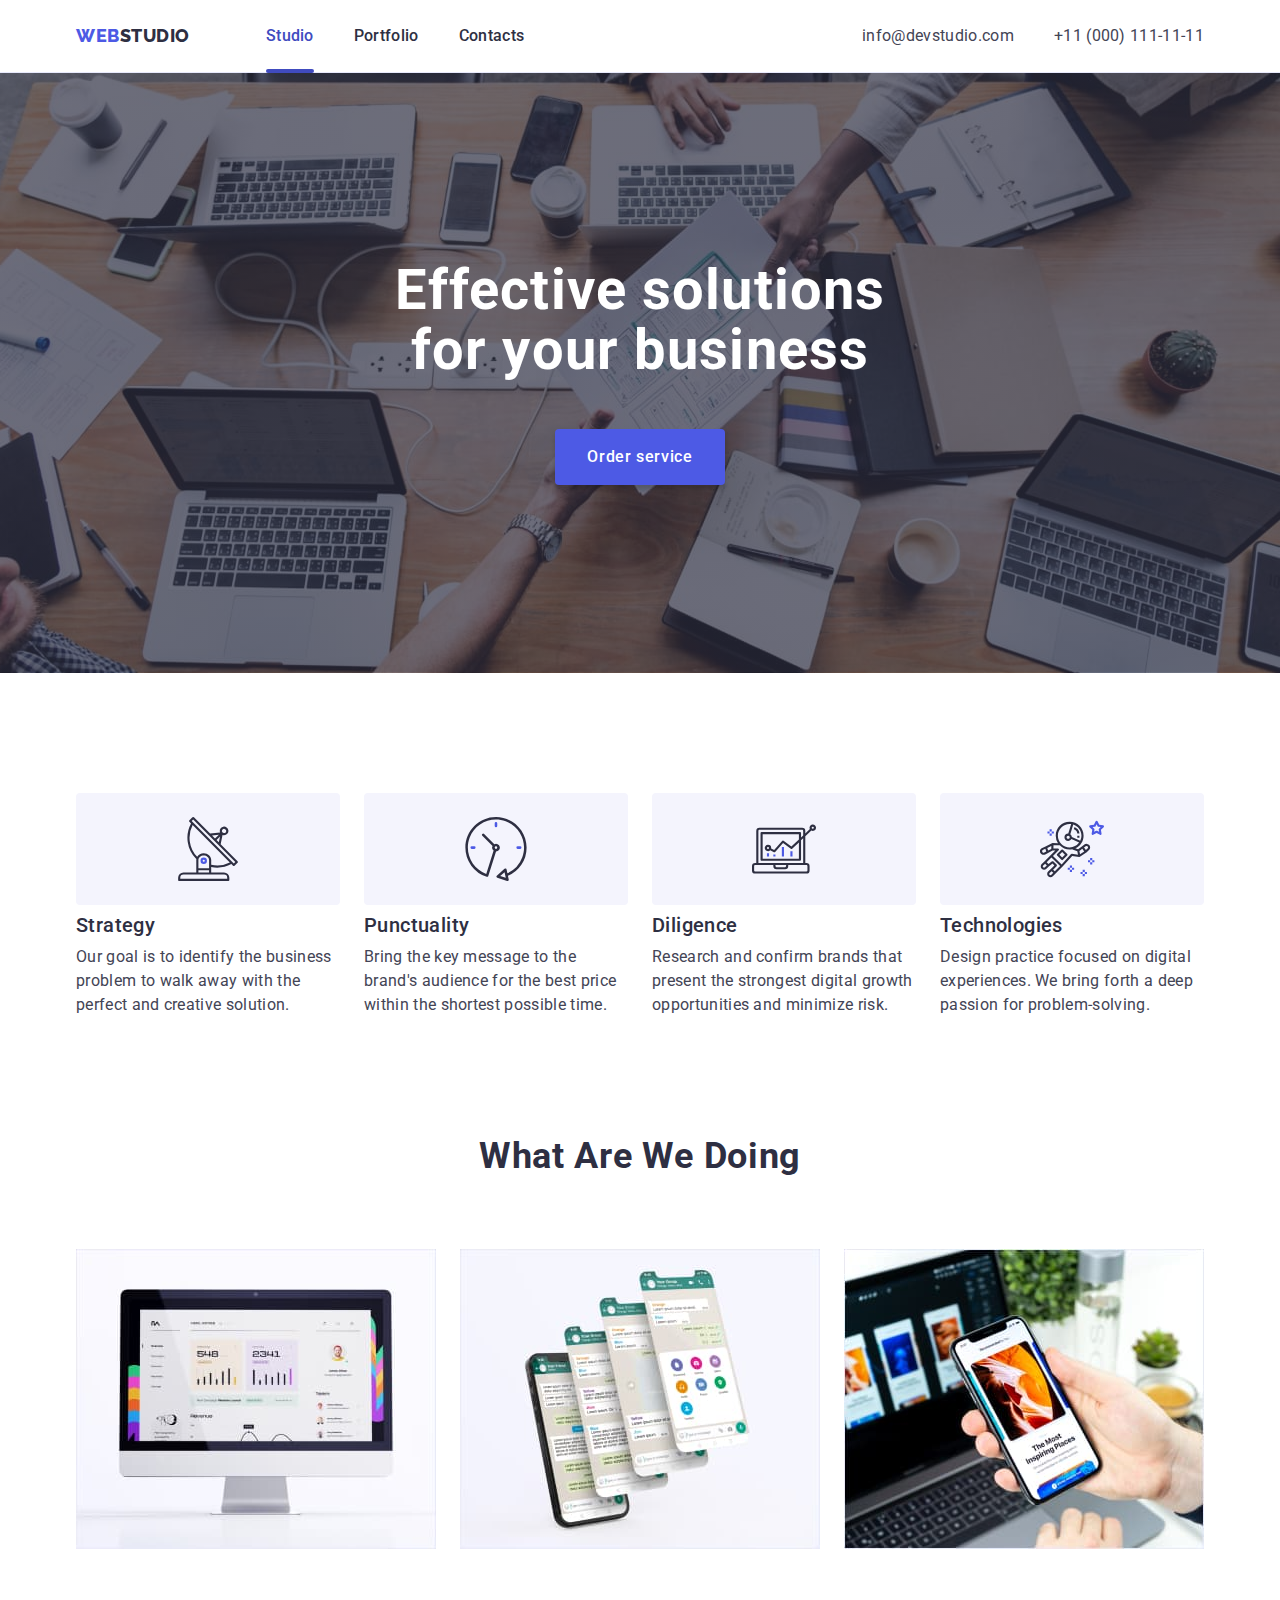
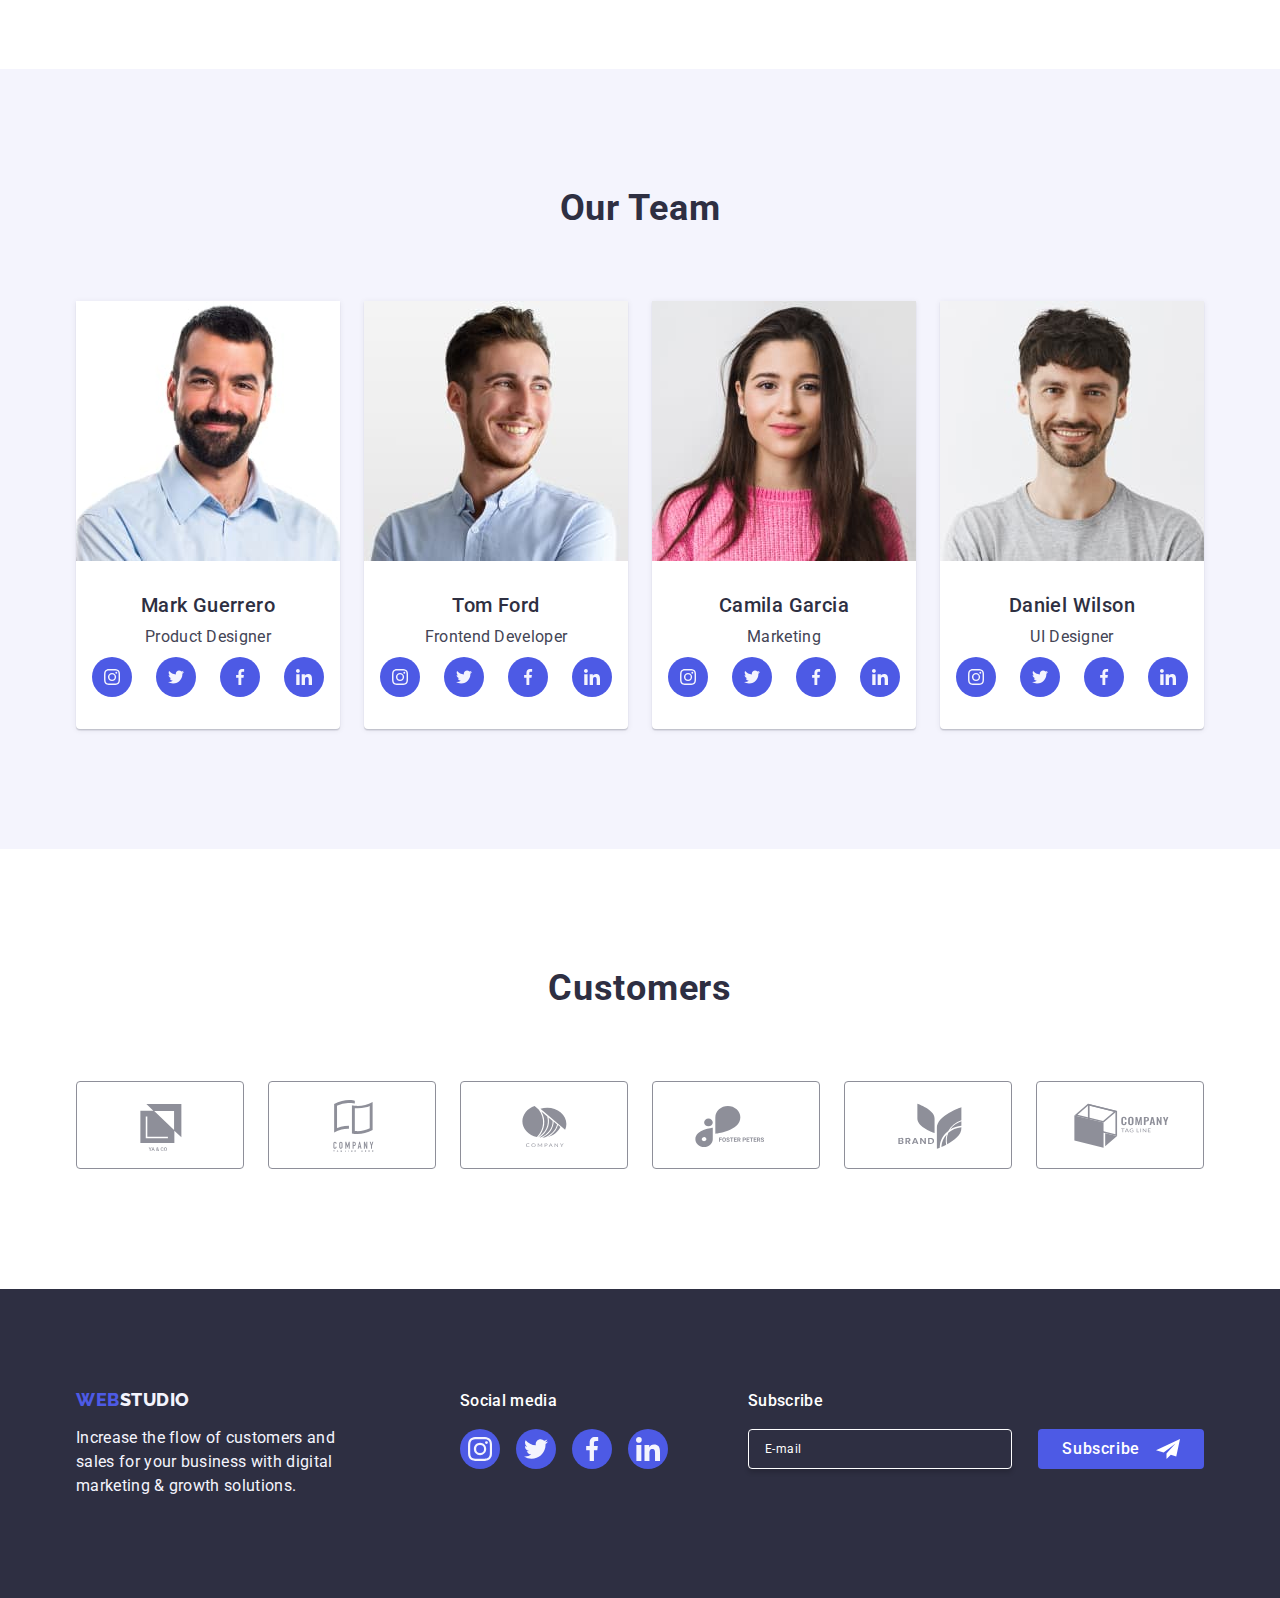
==== commit f162a13c: "done: done hw 5" ====
--- a/index.html
+++ b/index.html
@@ -678,6 +678,38 @@
             </li>
           </ul>
         </div>
+
+        <!-- SUBSCRIBE -->
+        <div class="footer-subscribe">
+          <p class="footer-subtitle">Subscribe</p>
+          <form
+            method="GET"
+            class="subscribe-form centered"
+            name="form-subscribe"
+            autocomplete="off"
+            novalidate
+          >
+            <label class="form__label subscribe-form__label"
+              ><input
+                class="form__input subscribe-form__input"
+                type="email"
+                id="subscribe_email"
+                name="subscribe-email"
+                placeholder="E-mail"
+                required
+            /></label>
+
+            <button
+              class="subscribe-form__button button centered"
+              type="submit"
+            >
+              Subscribe
+              <svg class="subscribe-form__icon" width="24" height="24">
+                <use href="./images/icons.svg#letter-icon"></use>
+              </svg>
+            </button>
+          </form>
+        </div>
       </div>
     </footer>
     <!-- FOOTER END -->
@@ -685,11 +717,111 @@
     <!-- MODAL START-->
     <div class="backdrop is-hidden" data-modal>
       <div class="backdrop-wrapper">
+        <!-- CLOSE BUTTON -->
         <button class="backdrop-button centered" type="button" data-modal-close>
           <svg class="backdrop-icon" width="8" height="8">
             <use href="./images/icons.svg#close-btn-icon"></use>
           </svg>
         </button>
+        <!-- BACKDROP TITLE -->
+        <p class="backdrop-wrapper__title">
+          Leave your contacts and we will call you back
+        </p>
+        <!-- SITE FORM -->
+        <form
+          class="form"
+          method="get"
+          name="call_back_form"
+          autocomplete="off"
+          novalidate
+        >
+          <!-- USER NAME -->
+          <div class="form__field">
+            <label class="form__label" for="user-name">Name </label>
+            <div class="form__thumb">
+              <input
+                class="form__input"
+                type="text"
+                id="user-name"
+                name="user-name"
+                minlength="2"
+                required
+              />
+              <svg class="form__icon" width="18" height="24">
+                <use href="./images/icons.svg#person-icon"></use>
+              </svg>
+            </div>
+          </div>
+          <!-- USER PHONE -->
+          <div class="form__field">
+            <label class="form__label" for="user-phone">Phone </label>
+            <div class="form__thumb">
+              <input
+                class="form__input"
+                type="tel"
+                id="user-phone"
+                name="user-phone"
+                required
+                pattern="+[0-9]{2}-[0-9]{3}-[0-9]{3}-[0-9]{2}-[0-9]{2}"
+              />
+              <svg class="form__icon" width="18" height="24">
+                <use href="./images/icons.svg#phone-icon"></use>
+              </svg>
+            </div>
+          </div>
+          <!-- USER EMAIL -->
+          <div class="form__field">
+            <label class="form__label" for="user-email">Email</label>
+            <div class="form__thumb">
+              <input
+                class="form__input"
+                type="email"
+                id="user-email"
+                name="user-email"
+                required
+              />
+              <svg class="form__icon" width="18" height="24">
+                <use href="./images/icons.svg#email-icon"></use>
+              </svg>
+            </div>
+          </div>
+          <!-- USER COMMENT -->
+
+          <div class="form__thumb form__thumb--textarea">
+            <label class="form__label" for="user-comment">Comment </label>
+            <textarea
+              class="form__input form__textarea"
+              id="user-comment"
+              name="user-comment"
+              placeholder="Text input"
+            ></textarea>
+          </div>
+          <!-- CHECKBOX -->
+          <div class="check">
+            <input
+              class="check__input visually-hidden"
+              type="checkbox"
+              name="user-privacy"
+              value="true"
+              id="user-privacy"
+            />
+            <label class="form__label check__label" for="user-privacy">
+              <span class="check__thumb">
+                <svg class="check__icon" width="10" height="8">
+                  <use href="./images/icons.svg#check-icon"></use></svg></span
+              >I accept the terms and conditions of the&#160;<a
+                class="form__link link"
+                href="#"
+                target="_blank"
+                rel="noopener noreferrer"
+                aria-label="Privacy terms"
+                >Privacy Policy</a
+              ></label
+            >
+          </div>
+
+          <button class="form__button button" type="submit">Send</button>
+        </form>
       </div>
     </div>
     <!-- MODAL END-->
--- a/css/styles.css
+++ b/css/styles.css
@@ -20,10 +20,7 @@
   --white-color: #ffffff;
   --modal-overlay-color: rgb(46, 47, 66, 0.4);
   --hero-background-color: rgba(46, 47, 66, 0.7);
-  /*
-    --modal-background-color:linear-gradient(0deg, rgba(46, 47, 66, 0.4), rgba(46, 47, 66, 0.4)),
-                                linear-gradient(0deg, #FCFCFC, #FCFCFC)
-     */
+
   /* size */
   --desktop-width: 1158px;
   --container-padding: 15px;
@@ -31,7 +28,7 @@
   --indent-col: 24px;
   --indent-row: 24px;
   --items: 4;
-  /* tramsition */
+  /* transition */
   --transition-time: 250ms;
   --transition-timing-function: cubic-bezier(0.4, 0, 0.2, 1);
 }
@@ -45,6 +42,7 @@
 *,
 *::before,
 *::after {
+  box-sizing: border-box;
   margin: 0;
   padding: 0;
   /* outline: 1px solid tomato; */
@@ -136,6 +134,7 @@
   border: none;
   border-radius: 4px;
   cursor: pointer;
+  background-color: var(--primary-brand-color);
   transition: background-color var(--transition-time)
     var(--transition-timing-function);
 }
@@ -277,6 +276,147 @@
 }
 .social-list-icon {
   fill: var(--light-color);
+}
+/* SITE FORM */
+.form__field {
+  margin-bottom: 8px;
+}
+.form__label {
+  display: block;
+  margin-bottom: 4px;
+  color: var(--subtle-text-color);
+
+  font-size: 12px;
+  font-weight: 400;
+  line-height: 1.17;
+  letter-spacing: 0.04em;
+
+  cursor: pointer;
+}
+.form__thumb {
+  position: relative;
+
+  width: 100%;
+
+  cursor: pointer;
+}
+.form__thumb--textarea {
+  margin-bottom: 16px;
+}
+.form__thumb:hover .form__input {
+  border-color: var(--primary-brand-color);
+}
+.form__input {
+  padding: 11px 11px 11px 38px;
+  height: 40px;
+  width: 100%;
+
+  border-radius: 4px;
+  border: 1px solid var(--modal-overlay-color);
+  background-color: transparent;
+  outline: transparent;
+
+  transition: border-color var(--transition-time)
+    var(--transition-timing-function);
+
+  cursor: pointer;
+}
+.form__input:focus {
+  border-color: var(--primary-brand-color);
+  outline: none;
+}
+.form__input:hover {
+  border-color: var(--primary-brand-color);
+}
+
+.form__icon {
+  position: absolute;
+  left: 16px;
+  top: 50%;
+  transform: translateY(-50%);
+
+  fill: var(--dark-color);
+
+  transition: fill var(--transition-time) var(--transition-timing-function);
+}
+.form__input:focus + .form__icon {
+  fill: var(--primary-brand-color);
+}
+.form__textarea {
+  padding: 8px 16px;
+  min-height: 120px;
+  resize: none;
+
+  font-size: 12px;
+
+  line-height: 1.17;
+
+  letter-spacing: 0.04em;
+
+  color: var(--modal-overlay-color);
+
+  transition: border-color var(--transition-time)
+    var(--transition-timing-function);
+}
+
+.form__textarea:focus::placeholder {
+  color: var(--primary-brand-color);
+}
+.check {
+  position: relative;
+  margin-bottom: 24px;
+}
+.check__label {
+  margin-bottom: 0;
+  user-select: none;
+}
+.check__input:focus + .check__label > .check__thumb {
+  outline: 2px solid var(--primary-brand-color);
+  outline-offset: 2px;
+  border-color: var(--primary-brand-color);
+}
+
+.check__input:checked + .check__label > .check__thumb {
+  border: none;
+  fill: var(--light-color);
+  background-color: var(--pressed-state-color);
+}
+
+.check__thumb {
+  display: inline-flex;
+  justify-content: center;
+  align-items: center;
+  margin-right: 8px;
+  width: 16px;
+  height: 16px;
+
+  border: 1px solid var(--modal-overlay-color);
+  border-radius: 2px;
+
+  fill: transparent;
+  background-color: transparent;
+
+  transition: border var(--transition-time) var(--transition-timing-function),
+    background-color var(--transition-time) var(--transition-timing-function),
+    fill var(--transition-time) var(--transition-timing-function);
+
+  cursor: pointer;
+}
+.check__icon {
+  fill: inherit;
+}
+
+.form__link {
+  display: inline-block;
+  text-decoration: underline;
+  color: var(--primary-brand-color);
+  line-height: 1.33;
+}
+
+.form__button {
+  min-width: 169px;
+  margin: 0 auto;
+  color: var(--white-color);
 }
 /**
   |============================
@@ -320,7 +460,6 @@
   min-width: 169px;
   min-height: 56px;
   color: var(--white-color);
-  background-color: var(--primary-brand-color);
   box-shadow: 0px 4px 4px 0px rgba(0, 0, 0, 0.15);
 }
 
@@ -424,11 +563,14 @@
   color: var(--light-color);
 }
 .footer-subtitle {
+  display: block;
   margin-bottom: 16px;
   font-weight: 500;
-  font-size: 16px;
-  letter-spacing: 0.02em;
-  color: var(--white-color);
+
+  color: var(--white-color);
+}
+.footer-social-wrapper {
+  margin-right: 80px;
 }
 .footer-social-list {
   --indent-col: 16px;
@@ -443,6 +585,59 @@
   width: 24px;
   height: 24px;
 }
+.footer-subscribe {
+  flex-grow: 1;
+}
+.subscribe-form {
+  gap: 24px;
+}
+.subscribe-form__label {
+  flex-grow: 1;
+  margin-bottom: 0;
+  color: var(--white-color);
+
+  transition: color var(--transition-time) var(--transition-timing-function);
+}
+
+.subscribe-form__input {
+  padding: 8px 8px 8px 16px;
+  width: 264px;
+
+  font-size: 12px;
+  line-height: 1.5;
+  letter-spacing: 0.04em;
+
+  border-color: var(--white-color);
+  color: var(--white-color);
+  background-color: transparent;
+  box-shadow: 0px 4px 4px 0px rgba(0, 0, 0, 0.15);
+}
+.subscribe-form__input::placeholder {
+  color: var(--white-color);
+}
+.subscribe-form__input:focus-visible {
+  outline: none;
+  border: 1px solid var(--primary-brand-color);
+}
+.subscribe-form__input:focus-visible + .subscribe-label {
+  color: var(--primary-brand-color);
+}
+.subscribe-form__input:hover,
+.subscribe-form__input:focus {
+  cursor: pointer;
+  border: 1px solid var(--primary-brand-color);
+}
+
+.subscribe-form__button {
+  padding: 8px 24px;
+  min-width: 165px;
+
+  color: var(--white-color);
+}
+.subscribe-form__icon {
+  margin-left: 16px;
+}
+
 /**
   |============================
   | FOOTER END
@@ -468,6 +663,7 @@
   top: 50%;
   left: 50%;
   transform: translate(-50%, -50%);
+  padding: 72px 24px 24px 24px;
   width: 408px;
   min-height: 584px;
   border-radius: 4px;
@@ -503,7 +699,15 @@
   fill: currentColor;
   transition: fill var(--transition-time) var(--transition-timing-function);
 }
-
+.backdrop-wrapper__title {
+  color: var(--dark-color);
+  text-align: center;
+  margin-bottom: 16px;
+
+  font-weight: 500;
+  line-height: 1.5;
+  letter-spacing: 0.02em;
+}
 /**
   |============================
   | MODAL END
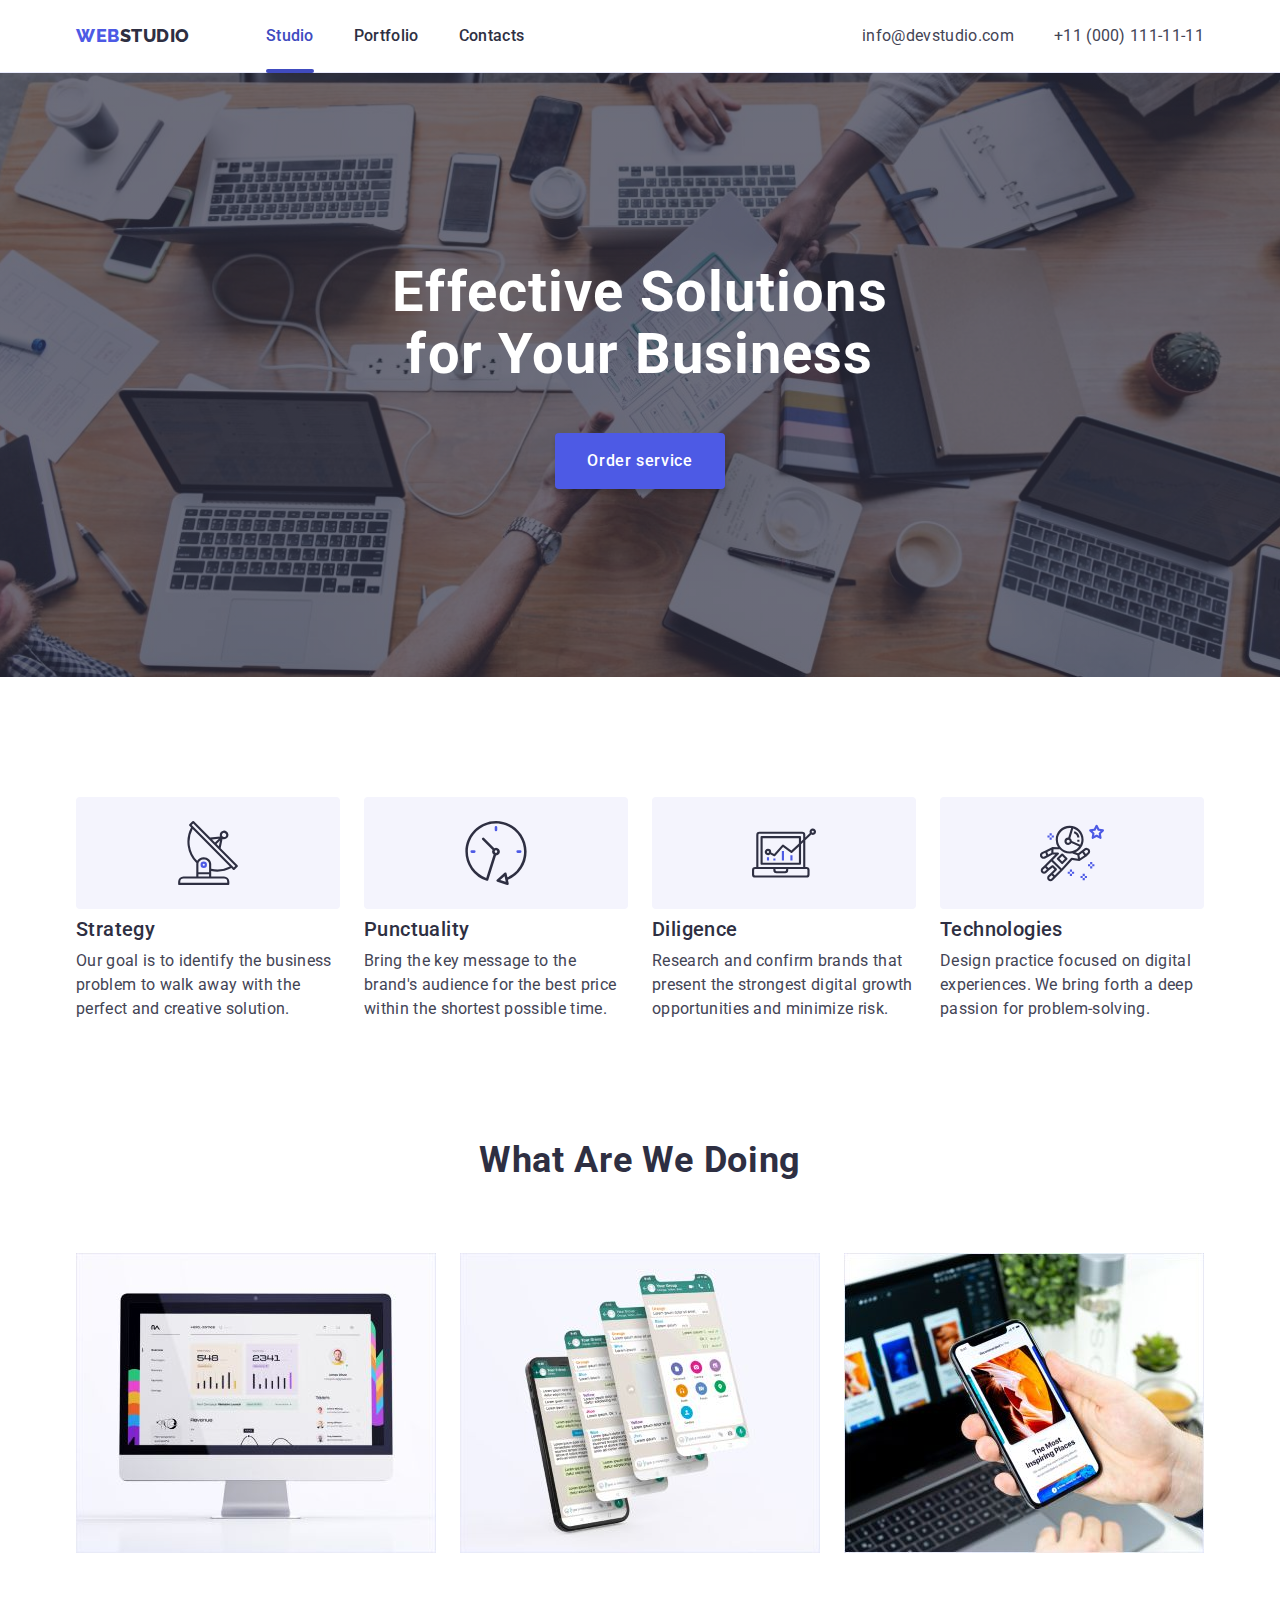
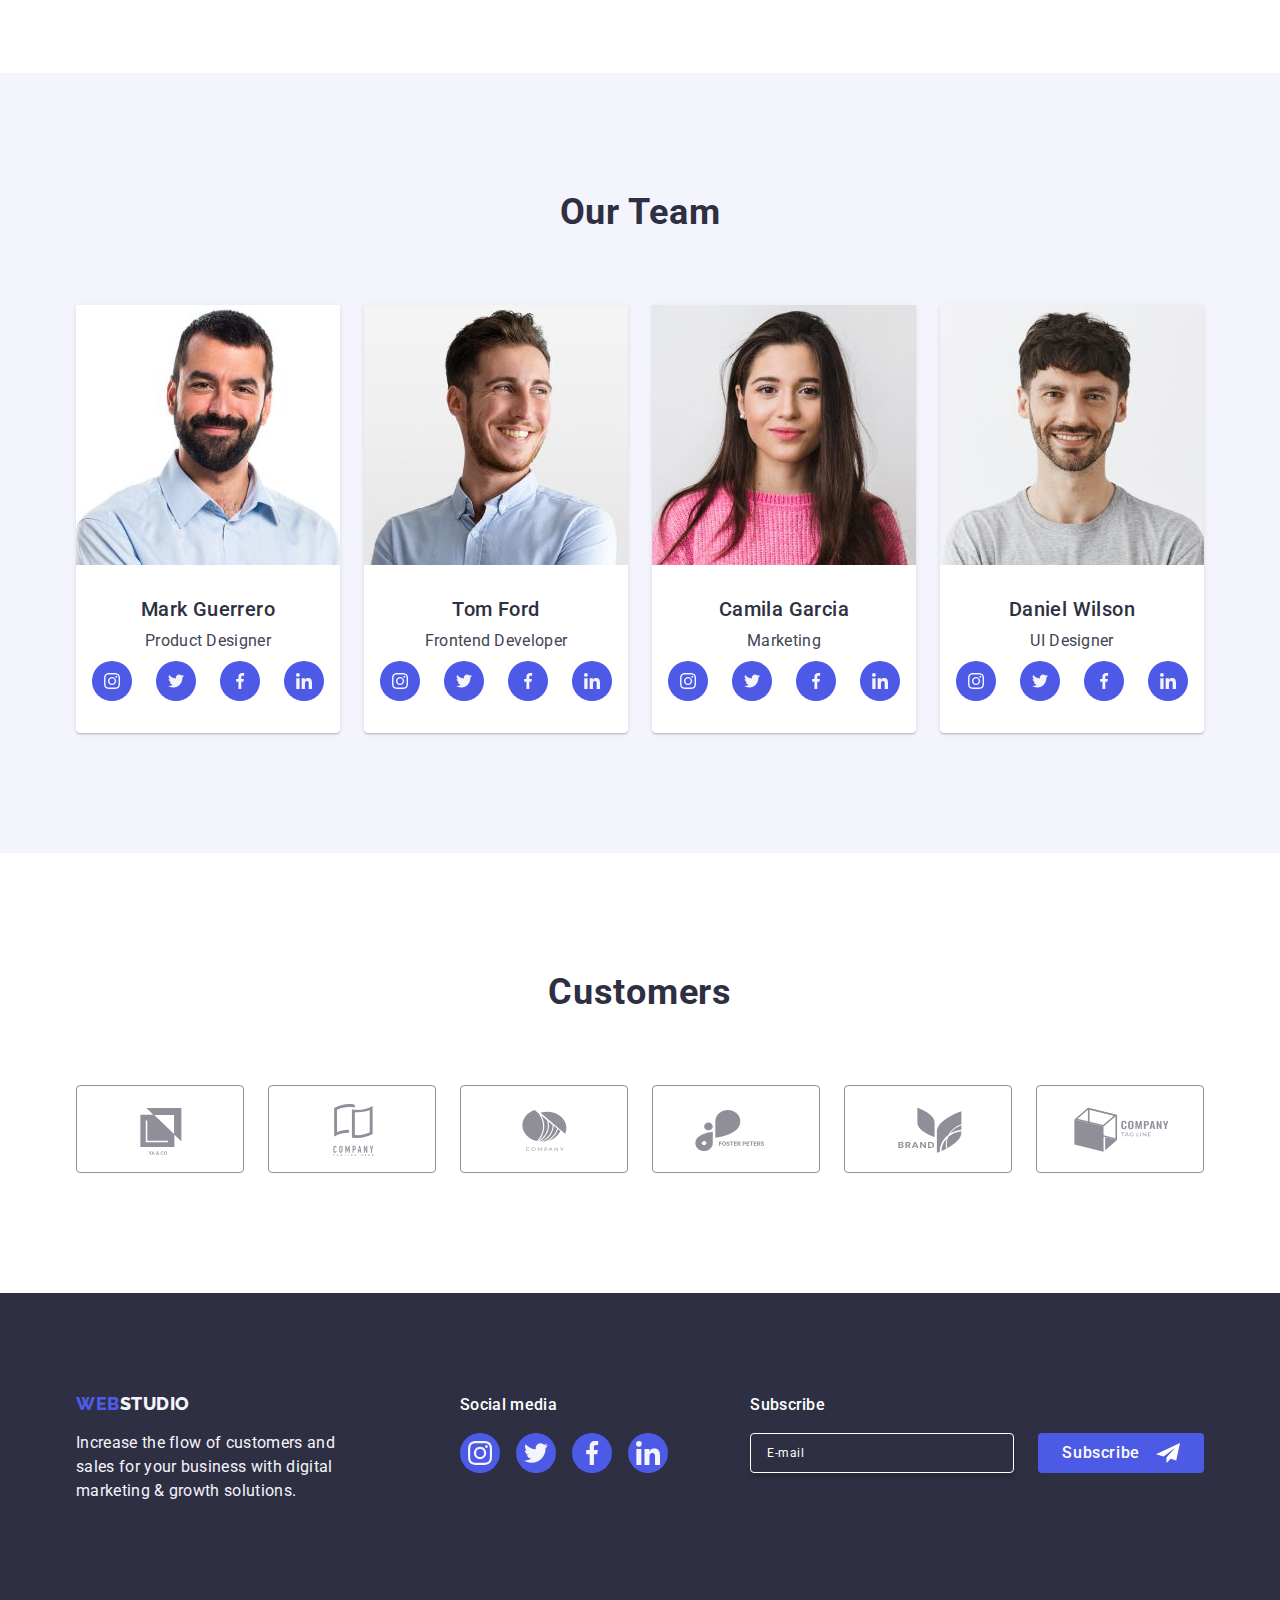
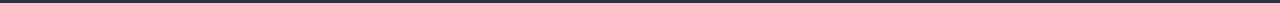
==== commit 0610bf8c: "hw09-done" ====
--- a/index.html
+++ b/index.html
@@ -38,69 +38,153 @@
     <!-- HEADER START -->
     <header class="header">
       <div class="container centered">
-        <!-- NAVIGATION -->
-        <nav class="site-nav centered">
-          <!-- SITE LOGO -->
-          <a
-            class="site-logo site-nav-logo link"
-            href="./index.html"
-            aria-label="site-logo"
-          >
-            Web<span class="site-logo--light">Studio</span>
-          </a>
-          <!-- Link list -->
-          <ul class="nav-list centered list">
-            <li class="nav-list-item">
-              <a
-                class="nav-list-link current link"
-                href="./index.html"
-                aria-label="link to main page"
-              >
-                Studio
-              </a>
-            </li>
-            <li class="nav-list-item">
-              <a
-                class="nav-list-link link"
-                href="./portfolio.html"
-                aria-label="link to portfolio page"
-              >
-                Portfolio
-              </a>
-            </li>
-            <li class="nav-list-item">
-              <a
-                class="nav-list-link link"
-                href=""
-                aria-label="link to contacts"
-                >Contacts</a
-              >
-            </li>
-          </ul>
-        </nav>
-        <!-- CONTACTS -->
-        <address class="contacts">
-          <ul class="contacts-list centered list">
-            <li class="contacts-list-item">
-              <a
-                class="contacts-list-link link"
-                href="mailto:info@devstudio.com"
-                aria-label="email to webstudio team"
-              >
-                info@devstudio.com
-              </a>
-            </li>
-            <li class="contacts-list-item">
-              <a
-                class="contacts-list-link link"
-                href="tel:+110001111111"
-                aria-label="call to webstudio team"
-              >
-                +11 (000) 111-11-11
-              </a>
-            </li>
-          </ul>
-        </address>
+        <!-- SITE LOGO -->
+        <a
+          class="site-logo site-nav-logo link"
+          href="./index.html"
+          aria-label="site-logo"
+        >
+          Web<span class="site-logo--light">Studio</span>
+        </a>
+        <!-- MENU BUTTON -->
+        <button
+          class="menu__button centered js-open-menu"
+          type="button"
+          aria-expanded="false"
+          aria-controls="mobile-menu"
+        >
+          <!-- OPEN MENU -->
+          <svg class="menu__icon" width="32" height="22">
+            <use href="./images/icons.svg#burger-menu-icon"></use>
+          </svg>
+        </button>
+        <div class="menu__overlay js-menu-container">
+          <div class="menu__wrapper">
+            <!-- CLOSE MENU -->
+            <button
+              class="menu__wrapper-button backdrop-button centered js-close-menu"
+              type="button"
+            >
+              <svg class="backdrop-icon" width="8" height="8">
+                <use href="./images/icons.svg#close-btn-icon"></use>
+              </svg>
+            </button>
+            <!-- NAVIGATION -->
+            <nav class="site-nav">
+              <!-- Link list -->
+              <ul class="nav-list list">
+                <li class="nav-list-item">
+                  <a
+                    class="nav-list-link current link"
+                    href="./index.html"
+                    aria-label="link to main page"
+                  >
+                    Studio
+                  </a>
+                </li>
+                <li class="nav-list-item">
+                  <a
+                    class="nav-list-link link"
+                    href="./portfolio.html"
+                    aria-label="link to portfolio page"
+                  >
+                    Portfolio
+                  </a>
+                </li>
+                <li class="nav-list-item">
+                  <a
+                    class="nav-list-link link"
+                    href=""
+                    aria-label="link to contacts"
+                    >Contacts</a
+                  >
+                </li>
+              </ul>
+            </nav>
+            <!-- CONTACTS -->
+            <address class="contacts">
+              <ul class="contacts-list list">
+                <li class="contacts-list-item">
+                  <a
+                    class="contacts-list-link link"
+                    href="tel:+110001111111"
+                    aria-label="call to webstudio team"
+                  >
+                    +11 (000) 111-11-11
+                  </a>
+                </li>
+                <li class="contacts-list-item">
+                  <a
+                    class="contacts-list-link link"
+                    href="mailto:info@devstudio.com"
+                    aria-label="email to webstudio team"
+                  >
+                    info@devstudio.com
+                  </a>
+                </li>
+              </ul>
+            </address>
+            <!-- SOCIALS LINKS -->
+            <ul class="header__socials social-list list centered">
+              <!-- INSTAGRAM -->
+              <li class="social-list-item">
+                <a
+                  class="social-list-link centered link"
+                  href="https://www.instagram.com/"
+                  target="_blank"
+                  rel="noopener noreferrer"
+                  aria-label="instagram link"
+                >
+                  <svg class="social-list-icon" width="24" height="24">
+                    <use href="./images/icons.svg#instagram-icon"></use>
+                  </svg>
+                </a>
+              </li>
+              <!-- TWITTER -->
+              <li class="social-list-item">
+                <a
+                  class="social-list-link centered link"
+                  href="https://twitter.com/"
+                  target="_blank"
+                  rel="noopener noreferrer"
+                  aria-label="twitter link"
+                >
+                  <svg class="social-list-icon" width="24" height="24">
+                    <use href="./images/icons.svg#twitter-icon"></use>
+                  </svg>
+                </a>
+              </li>
+              <!-- FACEBOOK -->
+              <li class="social-list-item">
+                <a
+                  class="social-list-link centered link"
+                  href="https://facebook.com/"
+                  target="_blank"
+                  rel="noopener noreferrer"
+                  aria-label="facebook link"
+                >
+                  <svg class="social-list-icon" width="24" height="24">
+                    <use href="./images/icons.svg#facebook-icon"></use>
+                  </svg>
+                </a>
+              </li>
+              <!-- LINKEDIN -->
+              <li class="social-list-item">
+                <a
+                  class="social-list-link centered link"
+                  href="https://linkedin.com/"
+                  target="_blank"
+                  rel="noopener noreferrer"
+                  aria-label="linkedin link"
+                >
+                  <svg class="social-list-icon" width="24" height="24">
+                    <use href="./images/icons.svg#linkedin-icon"></use>
+                  </svg>
+                </a>
+              </li>
+            </ul>
+          </div>
+        </div>
       </div>
     </header>
     <!-- HEADER END -->
@@ -125,50 +209,50 @@
       <section class="features section">
         <div class="container">
           <h2 class="visually-hidden">Features</h2>
-          <ul class="features-list card-set list">
-            <li class="features-list-item card-set-item">
+          <ul class="features-list list">
+            <li class="features-list-item">
               <div class="features-list-wrapper centered">
                 <svg class="features-list-icon" width="64" height="64">
                   <use href="./images/icons.svg#antenna-icon"></use>
                 </svg>
               </div>
-              <h3 class="subtitle">Strategy</h3>
+              <h3 class="features-list__subtitle subtitle">Strategy</h3>
               <p class="features-list-description">
                 Our goal is to identify the business problem to walk away with
                 the perfect and creative solution.
               </p>
             </li>
-            <li class="features-list-item card-set-item">
+            <li class="features-list-item">
               <div class="features-list-wrapper centered">
                 <svg class="features-list-icon" width="64" height="64">
                   <use href="./images/icons.svg#clock-icon"></use>
                 </svg>
               </div>
-              <h3 class="subtitle">Punctuality</h3>
+              <h3 class="features-list__subtitle subtitle">Punctuality</h3>
               <p class="features-list-description">
                 Bring the key message to the brand's audience for the best price
                 within the shortest possible time.
               </p>
             </li>
-            <li class="features-list-item card-set-item">
+            <li class="features-list-item">
               <div class="features-list-wrapper centered">
                 <svg class="features-list-icon" width="64" height="64">
                   <use href="./images/icons.svg#diagram-icon"></use>
                 </svg>
               </div>
-              <h3 class="subtitle">Diligence</h3>
+              <h3 class="features-list__subtitle subtitle">Diligence</h3>
               <p class="features-list-description">
                 Research and confirm brands that present the strongest digital
                 growth opportunities and minimize risk.
               </p>
             </li>
-            <li class="features-list-item card-set-item">
+            <li class="features-list-item">
               <div class="features-list-wrapper centered">
                 <svg class="features-list-icon" width="64" height="64">
                   <use href="./images/icons.svg#astronaut-icon"></use>
                 </svg>
               </div>
-              <h3 class="subtitle">Technologies</h3>
+              <h3 class="features-list__subtitle subtitle">Technologies</h3>
               <p class="features-list-description">
                 Design practice focused on digital experiences. We bring forth a
                 deep passion for problem-solving.
@@ -186,26 +270,41 @@
           <ul class="services-list card-set list">
             <li class="services-list-item card-set-item">
               <img
+                srcset="
+                  ./images/services/service_1.jpg    1x,
+                  ./images/services/service_1@2x.jpg 2x
+                "
                 src="./images/services/service_1.jpg"
                 alt="desktop application"
                 width="360"
                 height="300"
+                loading="lazy"
               />
             </li>
             <li class="services-list-item card-set-item">
               <img
+                srcset="
+                  ./images/services/service_2.jpg    1x,
+                  ./images/services/service_2@2x.jpg 2x
+                "
                 src="./images/services/service_2.jpg"
                 alt="mobile application"
                 width="360"
                 height="300"
+                loading="lazy"
               />
             </li>
             <li class="services-list-item card-set-item">
               <img
+                srcset="
+                  ./images/services/service_3.jpg    1x,
+                  ./images/services/service_3@2x.jpg 2x
+                "
                 src="./images/services/service_3.jpg"
                 alt="responsive application"
                 width="360"
                 height="300"
+                loading="lazy"
               />
             </li>
           </ul>
@@ -218,14 +317,19 @@
         <div class="container">
           <h2 class="team-title title">Our team</h2>
           <!-- TEAM LIST -->
-          <ul class="team-list card-set list">
+          <ul class="team-list list">
             <!-- FIRST MEMBER -->
-            <li class="team-list-item card-set-item">
+            <li class="team-list-item">
               <img
+                srcset="
+                  ./images/team/team_card_1.jpg    1x,
+                  ./images/team/team_card_1@2x.jpg 2x
+                "
                 src="./images/team/team_card_1.jpg"
                 alt="product designer mark guerrero"
                 width="264"
                 height="260"
+                loading="lazy"
               />
               <div class="team-list-wrapper">
                 <h3 class="subtitle">Mark Guerrero</h3>
@@ -292,12 +396,17 @@
               </div>
             </li>
             <!-- SECOND MEMBER -->
-            <li class="team-list-item card-set-item">
+            <li class="team-list-item">
               <img
+                srcset="
+                  ./images/team/team_card_2.jpg    1x,
+                  ./images/team/team_card_2@2x.jpg 2x
+                "
                 src="./images/team/team_card_2.jpg"
                 alt="frontend developer tom ford"
                 width="264"
                 height="260"
+                loading="lazy"
               />
               <div class="team-list-wrapper">
                 <h3 class="subtitle">Tom Ford</h3>
@@ -364,12 +473,17 @@
               </div>
             </li>
             <!-- THIRD MEMBER -->
-            <li class="team-list-item card-set-item">
+            <li class="team-list-item">
               <img
+                srcset="
+                  ./images/team/team_card_3.jpg    1x,
+                  ./images/team/team_card_3@2x.jpg 2x
+                "
                 src="./images/team/team_card_3.jpg"
                 alt="marketing camila garcia"
                 width="264"
                 height="260"
+                loading="lazy"
               />
 
               <div class="team-list-wrapper">
@@ -437,12 +551,17 @@
               </div>
             </li>
             <!-- FOURTH MEMBER -->
-            <li class="team-list-item card-set-item">
+            <li class="team-list-item">
               <img
+                srcset="
+                  ./images/team/team_card_4.jpg    1x,
+                  ./images/team/team_card_4@2x.jpg 2x
+                "
                 src="./images/team/team_card_4.jpg"
                 alt="ui designer daniel wilson"
                 width="264"
                 height="260"
+                loading="lazy"
               />
               <div class="team-list-wrapper">
                 <h3 class="subtitle">Daniel Wilson</h3>
@@ -526,7 +645,7 @@
                 target="_blank"
                 rel="noopener noreferrer"
                 aria-label="first client link"
-                ><svg class="customers-icon" width="104" height="56">
+                ><svg class="customers-icon" width="110" height="56">
                   <use href="./images/icons.svg#client-1-icon"></use>
                 </svg>
               </a>
@@ -539,7 +658,7 @@
                 target="_blank"
                 rel="noopener noreferrer"
                 aria-label="first client link"
-                ><svg class="customers-icon" width="104" height="56">
+                ><svg class="customers-icon" width="110" height="56">
                   <use href="./images/icons.svg#client-2-icon"></use>
                 </svg>
               </a>
@@ -552,7 +671,7 @@
                 target="_blank"
                 rel="noopener noreferrer"
                 aria-label="first client link"
-                ><svg class="customers-icon" width="104" height="56">
+                ><svg class="customers-icon" width="110" height="56">
                   <use href="./images/icons.svg#client-3-icon"></use>
                 </svg>
               </a>
@@ -565,7 +684,7 @@
                 target="_blank"
                 rel="noopener noreferrer"
                 aria-label="first client link"
-                ><svg class="customers-icon" width="104" height="56">
+                ><svg class="customers-icon" width="110" height="56">
                   <use href="./images/icons.svg#client-4-icon"></use>
                 </svg>
               </a>
@@ -578,7 +697,7 @@
                 target="_blank"
                 rel="noopener noreferrer"
                 aria-label="first client link"
-                ><svg class="customers-icon" width="104" height="56">
+                ><svg class="customers-icon" width="110" height="56">
                   <use href="./images/icons.svg#client-5-icon"></use>
                 </svg>
               </a>
@@ -591,7 +710,7 @@
                 target="_blank"
                 rel="noopener noreferrer"
                 aria-label="first client link"
-                ><svg class="customers-icon" width="104" height="56">
+                ><svg class="customers-icon" width="110" height="56">
                   <use href="./images/icons.svg#client-6-icon"></use>
                 </svg>
               </a>
@@ -684,7 +803,7 @@
           <p class="footer-subtitle">Subscribe</p>
           <form
             method="GET"
-            class="subscribe-form centered"
+            class="subscribe-form"
             name="form-subscribe"
             autocomplete="off"
             novalidate
@@ -826,7 +945,8 @@
     </div>
     <!-- MODAL END-->
 
-    <script src="./js//modal.js"></script>
+    <script src="./js/modal.js"></script>
+    <script src="./js/mobile-menu.js"></script>
   </body>
   <!-- BODY END -->
   <!-- ------------------------------------------------------------------------------ -->
--- a/css/styles.css
+++ b/css/styles.css
@@ -22,8 +22,8 @@
   --hero-background-color: rgba(46, 47, 66, 0.7);
 
   /* size */
-  --desktop-width: 1158px;
-  --container-padding: 15px;
+  --container-width: 428px;
+  --container-padding: 16px;
   /* card-set */
   --indent-col: 24px;
   --indent-row: 24px;
@@ -31,6 +31,19 @@
   /* transition */
   --transition-time: 250ms;
   --transition-timing-function: cubic-bezier(0.4, 0, 0.2, 1);
+}
+/* 428px, 768px і 1158px. */
+@media screen and (min-width: 768px) {
+  :root {
+    --container-width: 768px;
+  }
+}
+
+@media screen and (min-width: 1158px) {
+  :root {
+    --container-width: 1158px;
+    --container-padding: 15px;
+  }
 }
 
 /**
@@ -93,13 +106,19 @@
 }
 /* CONTAINER */
 .container {
-  max-width: var(--desktop-width);
+  min-width: 320px;
+  max-width: var(--container-width);
   margin: 0 auto;
   padding: 0 var(--container-padding);
 }
 /* SECTION */
 .section {
-  padding: 120px 0;
+  padding: 96px 0;
+}
+@media screen and (min-width: 1158px) {
+  .section {
+    padding: 120px 0;
+  }
 }
 
 /* h2-index */
@@ -160,6 +179,7 @@
     (100% - var(--indent-col) * (var(--items) - 1)) / var(--items)
   );
 }
+
 /**
   |============================
   | BASE STYLES END
@@ -176,14 +196,93 @@
     0px 1px 1px 0px rgba(46, 47, 66, 0.16),
     0px 2px 1px 0px rgba(46, 47, 66, 0.08);
 }
+@media screen and (max-width: 767px) {
+  .header .container {
+    min-height: 70px;
+  }
+}
+
+@media screen and (min-width: 768px) {
+  .menu__button,
+  .menu__wrapper-button,
+  .header__socials {
+    display: none;
+  }
+}
+.header__socials.centered {
+  padding: 0;
+  justify-content: space-between;
+}
+/* BURGER MENU */
+.menu__button {
+  background-color: transparent;
+  border: none;
+  outline-offset: 3px;
+  cursor: pointer;
+}
+
+.menu__icon {
+  stroke: var(--dark-color);
+  transition: stroke var(--transition-time) var(--transition-timing-function);
+}
+.menu__button:hover .menu__icon,
+.menu__button:focus .menu__icon {
+  stroke: var(--pressed-state-color);
+}
+
+@media screen and (max-width: 767px) {
+  .menu__overlay {
+    position: fixed;
+    left: 0;
+    top: 0;
+    width: 100vw;
+    height: 100vh;
+    z-index: 999;
+    /* transform: translateX(100%); */
+    opacity: 0;
+    visibility: hidden;
+
+    transition: opacity var(--transition-time) var(--transition-timing-function),
+      visibility var(--transition-time) var(--transition-timing-function);
+
+    /* background-color: var(--modal-overlay-color);
+     */
+    background-color: white;
+  }
+  .menu__overlay.is-open {
+    /* transform: translateX(0); */
+    opacity: 1;
+    visibility: visible;
+  }
+
+  .menu__wrapper {
+    position: relative;
+    padding: 80px 35px 40px 40px;
+    top: 0;
+    left: 50%;
+    transform: translateX(100%);
+    max-width: 428px;
+    background-color: var(--white-color);
+    transition: transform var(--transition-time)
+      var(--transition-timing-function);
+  }
+}
+.menu__overlay.is-open .menu__wrapper {
+  left: 50%;
+  transform: translateX(-50%);
+}
+@media screen and (min-width: 768px) {
+  .menu__overlay {
+    flex-grow: 1;
+  }
+  .menu__wrapper {
+    display: flex;
+    align-items: center;
+  }
+}
 
 /* NAVIGATION */
-.site-nav {
-  margin-right: auto;
-}
-.nav-list-item:not(:last-child) {
-  margin-right: 40px;
-}
+
 /* SITE LOGO */
 .site-logo {
   display: inline-block;
@@ -195,33 +294,71 @@
   text-transform: uppercase;
   letter-spacing: 0.03em;
 }
-
 .site-logo--light {
   color: var(--dark-color);
 }
 .site-logo--dark {
   color: var(--light-color);
 }
+
 .site-nav-logo {
-  margin-right: 76px;
-}
+  margin-right: auto;
+}
+
+@media screen and (min-width: 768px) and (max-width: 1157px) {
+  .site-nav-logo {
+    margin-right: 120px;
+  }
+}
+
+@media screen and (min-width: 1158px) {
+  .site-nav-logo {
+    margin-right: 76px;
+  }
+}
+
 /* NAVIGATION LIST */
+@media screen and (max-width: 767px) {
+  .site-nav {
+    margin-bottom: 284px;
+  }
+}
+@media screen and (min-width: 768px) {
+  .site-nav {
+    margin-right: auto;
+  }
+  .nav-list {
+    display: flex;
+    gap: 40px;
+  }
+}
 .nav-list-link {
-  font-weight: 500;
+  font-size: 36px;
+  font-weight: 700;
+  line-height: 1.11;
+  letter-spacing: 0.02em;
+  text-transform: capitalize;
   color: var(--dark-color);
   transition: color var(--transition-time) var(--transition-timing-function);
 }
 
+@media screen and (min-width: 768px) {
+  .nav-list-link {
+    font-size: 16px;
+    font-weight: 500;
+    line-height: 1.5;
+    letter-spacing: 0.02em;
+    padding: 24px 0;
+  }
+}
+@media screen and (max-width: 767px) {
+  .nav-list-item:not(:last-child) {
+    margin-bottom: 40px;
+  }
+}
+
 .nav-list-link:hover,
 .nav-list-link:focus {
-  color: var(--pressed-state-color);
-}
-.nav-list-link,
-.contacts-list-link {
-  padding: 24px 0;
-}
-/* ACTIVE PAGE */
-.link--active {
   color: var(--pressed-state-color);
 }
 
@@ -230,32 +367,91 @@
   font-style: normal;
   color: var(--text-color);
 }
-.contacts-list-item:not(:last-child) {
-  margin-right: 40px;
-}
-.contacts-list-link {
-  transition: color var(--transition-time) var(--transition-timing-function);
-}
-.contacts-list-item:not(:last-child) .contacts-list-link:hover,
-.contacts-list-item:not(:last-child) .contacts-list-link:focus {
+
+@media screen and (max-width: 767px) {
+  .contacts {
+    margin-bottom: 48px;
+  }
+  .contacts-list-item:not(:last-child) {
+    margin-bottom: 40px;
+  }
+}
+@media screen and (min-width: 768px) and (max-width: 1157px) {
+  .contacts-list-link {
+    font-size: 12px;
+    font-weight: 400;
+    line-height: 1.17;
+    letter-spacing: 0.04em;
+  }
+}
+
+@media screen and (max-width: 767px) {
+  .contacts-list-link {
+    font-size: 20px;
+    font-weight: 500;
+    line-height: 1.2;
+    letter-spacing: 0.02em;
+    transition: color var(--transition-time) var(--transition-timing-function);
+  }
+  .contacts-list-item:first-child .contacts-list-link {
+    color: var(--primary-brand-color);
+    font-size: 36px;
+    font-weight: 700;
+    line-height: 1.11;
+    letter-spacing: 0.02em;
+    text-transform: capitalize;
+  }
+}
+
+.contacts-list-item:not(:first-child) .contacts-list-link:hover,
+.contacts-list-item:not(:first-child) .contacts-list-link:focus {
   color: var(--pressed-state-color);
+}
+@media screen and (min-width: 768px) {
+  .contacts-list {
+    display: flex;
+    gap: 12px;
+    flex-direction: column;
+  }
+  .contacts-list-item:first-child {
+    order: 2;
+  }
+}
+
+@media screen and (min-width: 1158px) {
+  .contacts-list {
+    flex-direction: row;
+    gap: 40px;
+  }
+
+  .contacts-list-link {
+    font-size: 16px;
+    line-height: 1.5;
+    letter-spacing: 0.02em;
+  }
 }
 
 /* CURRENT PAGE */
 .current {
-  position: relative;
   color: var(--pressed-state-color);
 }
-.current::after {
-  position: absolute;
-  bottom: -1px;
-  left: 0;
-  content: '';
-  width: 100%;
-  height: 4px;
-  border-radius: 2px;
-  background: var(--pressed-state-color);
-}
+
+@media screen and (min-width: 768px) {
+  .current {
+    position: relative;
+  }
+  .current::after {
+    position: absolute;
+    bottom: -1px;
+    left: 0;
+    content: '';
+    width: 100%;
+    height: 4px;
+    border-radius: 2px;
+    background: var(--pressed-state-color);
+  }
+}
+
 /* SOCIALS */
 .social-list {
   padding: 0 16px;
@@ -430,31 +626,97 @@
 */
 /* HERO */
 .hero {
-  padding: 188px 0;
-  max-width: 1440px;
+  padding: 112px 0;
+  max-width: 767px;
   margin: 0 auto;
   text-align: center;
   background: linear-gradient(
       var(--hero-background-color),
       var(--hero-background-color)
     ),
-    url(../images/hero/hero-bg.jpg) center / cover no-repeat;
-  background-repeat: no-repeat;
+    url(../images/hero/hero-mobile-bg.jpg) center / cover no-repeat;
+  /* background-repeat: no-repeat;
   background-position: center;
-  background-size: cover;
-}
+  background-size: cover; */
+}
+@media (min-resolution: 192dpi) {
+  .hero {
+    background: linear-gradient(
+        var(--hero-background-color),
+        var(--hero-background-color)
+      ),
+      url(../images/hero/hero-mobile-bg@2x.jpg) center / cover no-repeat;
+  }
+}
+
+@media screen and (min-width: 768px) {
+  .hero {
+    max-width: 1157px;
+    background: linear-gradient(
+        var(--hero-background-color),
+        var(--hero-background-color)
+      ),
+      url(../images/hero/hero-tablet-bg.jpg) center / cover no-repeat;
+  }
+}
+@media screen and (min-width: 768px) and (min-resolution: 192dpi) {
+  .hero {
+    background: linear-gradient(
+        var(--hero-background-color),
+        var(--hero-background-color)
+      ),
+      url(../images/hero/hero-tablet-bg@2x.jpg) center / cover no-repeat;
+  }
+}
+@media screen and (min-width: 1158px) {
+  .hero {
+    padding: 188px 0;
+    max-width: 1440px;
+    background: linear-gradient(
+        var(--hero-background-color),
+        var(--hero-background-color)
+      ),
+      url(../images/hero/hero-desktop-bg.jpg) center / cover no-repeat;
+  }
+}
+@media screen and (min-width: 1158px) and (min-resolution: 192dpi) {
+  .hero {
+    background: linear-gradient(
+        var(--hero-background-color),
+        var(--hero-background-color)
+      ),
+      url(../images/hero/hero-desktop-bg@2x.jpg) center / cover no-repeat;
+  }
+}
+
 .hero-title {
-  max-width: 496px;
-  margin: 0 auto 48px;
-  font-size: 56px;
-  line-height: 1.07;
+  max-width: 320px;
+  margin: 0 auto 72px;
   color: var(--white-color);
-  letter-spacing: var(--letter-spacing);
-}
+  font-size: 36px;
+  font-weight: 700;
+  line-height: 1.11;
+  letter-spacing: 0.02em;
+  text-transform: capitalize;
+}
+
+@media screen and (min-width: 768px) {
+  .hero-title {
+    max-width: 496px;
+    margin: 0 auto 36px;
+    font-size: 56px;
+    letter-spacing: 0.02em;
+  }
+}
+@media screen and (min-width: 1158px) {
+  .hero-title {
+    margin: 0 auto 48px;
+  }
+}
+
 .hero-title-word {
   text-transform: lowercase;
 }
-
 .hero-button {
   margin: auto;
   min-width: 169px;
@@ -465,15 +727,67 @@
 
 /* ------------------------------------------------------------------------------------------------- */
 /* FEATURES */
+
 .features-list-wrapper {
-  min-height: 112px;
-  background-color: var(--light-color);
-  border-radius: 4px;
-  margin-bottom: 8px;
-}
-
+  display: none;
+}
+@media screen and (max-width: 767px) {
+  .features-list-item:not(:last-child) {
+    margin-bottom: 72px;
+  }
+
+  .features-list-item .subtitle {
+    text-align: center;
+  }
+}
+
+@media screen and (min-width: 768px) {
+  .features-list {
+    display: flex;
+    flex-wrap: wrap;
+    gap: 72px 24px;
+  }
+  .features-list-item {
+    flex-basis: calc((100% - 24px) / 2);
+  }
+}
+
+@media screen and (min-width: 1158px) {
+  .features-list-wrapper {
+    display: flex;
+    min-height: 112px;
+    background-color: var(--light-color);
+    border-radius: 4px;
+    margin-bottom: 8px;
+  }
+  .features-list {
+    gap: 24px;
+  }
+  .features-list-item {
+    flex-basis: calc((100% - 3 * 24px) / 4);
+  }
+}
+@media screen and (max-width: 1157px) {
+  .features-list__subtitle {
+    font-size: 36px;
+    font-weight: 700;
+    line-height: 1.11;
+    letter-spacing: 0.02em;
+  }
+}
 /* ------------------------------------------------------------------------------------------------- */
 /* SERVICES */
+@media screen and (max-width: 1157px) {
+  .services {
+    display: none;
+  }
+}
+
+@media screen and (min-width: 1158px) {
+  .services {
+    display: block;
+  }
+}
 .services {
   padding-top: 0;
 }
@@ -494,6 +808,18 @@
 .team-title {
   margin-bottom: 72px;
 }
+.team-list {
+  margin: 0 auto;
+  max-width: fit-content;
+}
+@media screen and (min-width: 768px) {
+  .team-list {
+    display: flex;
+    justify-content: center;
+    flex-wrap: wrap;
+    gap: 64px 24px;
+  }
+}
 
 .team-list-item {
   background-color: var(--white-color);
@@ -501,6 +827,12 @@
   box-shadow: 0px 2px 1px 0px #2e2f4214, 0px 1px 1px 0px #2e2f4229,
     0px 1px 6px 0px #2e2f4214;
 }
+
+@media screen and (max-width: 767px) {
+  .team-list-item:not(:last-child) {
+    margin-bottom: 72px;
+  }
+}
 .team-list-wrapper {
   padding: 32px 0;
 }
@@ -513,8 +845,36 @@
 /* ------------------------------------------------------------------------------------------------- */
 /* CUSTOMERS */
 .customers-list {
-  --items: 6;
-}
+  --indent-col: 16px;
+  --indent-row: 72px;
+  --items: 2;
+}
+
+@media screen and (min-width: 768px) {
+  .customers-list {
+    --indent-col: 24px;
+    --items: 3;
+  }
+  .customers-icon {
+    width: 104px;
+  }
+}
+
+@media screen and (min-width: 1158px) {
+  .customers-list {
+    --items: 6;
+  }
+}
+
+@media only screen and (min-width: 768px) and (max-width: 1157px) {
+  .customers-list {
+    justify-content: center;
+  }
+  .customers-item {
+    max-width: 168px;
+  }
+}
+
 .customers-title {
   margin-bottom: 72px;
 }
@@ -544,35 +904,91 @@
   | FOOTER START
   |============================
 */
+
 .footer {
-  padding: 100px 0;
+  padding: 96px 0;
   background-color: var(--dark-color);
 }
-.footer-container {
-  display: flex;
-  align-items: baseline;
+@media screen and (min-width: 1158px) {
+  .footer {
+    padding: 100px 0;
+  }
+}
+@media only screen and (min-width: 768px) and (max-width: 1157px) {
+  .footer-container {
+    padding-left: 108px;
+  }
+}
+@media only screen and (min-width: 768px) {
+  .footer-container {
+    display: flex;
+    align-items: baseline;
+  }
+}
+@media only screen and (min-width: 768px) and (max-width: 1157px) {
+  .footer-container {
+    flex-wrap: wrap;
+    gap: 72px 24px;
+  }
 }
 .footer-description-wrapper {
-  margin-right: 120px;
+  margin-bottom: 72px;
+}
+@media only screen and (min-width: 768px) {
+  .footer-description-wrapper {
+    margin-bottom: 0;
+  }
+}
+@media only screen and (min-width: 1158px) {
+  .footer-description-wrapper {
+    margin-right: 120px;
+  }
 }
 .footer-logo {
-  margin-bottom: 16px;
+  width: 100%;
+  /* text-align: center; */
+  margin-bottom: 17px;
+  /* margin-bottom: 16px; */
+}
+@media screen and (max-width: 767px) {
+  .footer-logo {
+    text-align: center;
+  }
 }
 .footer-description {
+  margin: 0 auto;
   max-width: 264px;
   color: var(--light-color);
 }
 .footer-subtitle {
-  display: block;
   margin-bottom: 16px;
   font-weight: 500;
 
   color: var(--white-color);
 }
+@media screen and (max-width: 767px) {
+  .footer-subtitle {
+    text-align: center;
+  }
+}
 .footer-social-wrapper {
-  margin-right: 80px;
-}
+  /* margin-right: 80px; */
+  margin-bottom: 72px;
+}
+@media screen and (min-width: 768px) {
+  .footer-social-wrapper {
+    margin-bottom: 0;
+  }
+}
+@media screen and (min-width: 768px) {
+  .footer-social-wrapper {
+    margin-right: auto;
+  }
+}
+
 .footer-social-list {
+  max-width: 208px;
+  margin: 0 auto;
   --indent-col: 16px;
   --indent-row: 16px;
   padding: 0;
@@ -586,22 +1002,31 @@
   height: 24px;
 }
 .footer-subscribe {
-  flex-grow: 1;
-}
-.subscribe-form {
-  gap: 24px;
+  /* flex-grow: 1; */
+}
+
+@media only screen and (min-width: 768px) {
+  .subscribe-form {
+    display: flex;
+    flex-wrap: wrap;
+    gap: 24px;
+  }
 }
 .subscribe-form__label {
-  flex-grow: 1;
-  margin-bottom: 0;
+  margin-bottom: 16px;
+  /* flex-grow: 1; */
   color: var(--white-color);
 
   transition: color var(--transition-time) var(--transition-timing-function);
+}
+@media only screen and (min-width: 768px) {
+  .subscribe-form__label {
+    margin-bottom: 0;
+  }
 }
 
 .subscribe-form__input {
   padding: 8px 8px 8px 16px;
-  width: 264px;
 
   font-size: 12px;
   line-height: 1.5;
@@ -612,6 +1037,12 @@
   background-color: transparent;
   box-shadow: 0px 4px 4px 0px rgba(0, 0, 0, 0.15);
 }
+@media screen and (min-width: 768px) {
+  .subscribe-form__input {
+    min-width: 264px;
+  }
+}
+
 .subscribe-form__input::placeholder {
   color: var(--white-color);
 }
@@ -630,6 +1061,7 @@
 
 .subscribe-form__button {
   padding: 8px 24px;
+  margin: 0 auto;
   min-width: 165px;
 
   color: var(--white-color);
@@ -664,7 +1096,7 @@
   left: 50%;
   transform: translate(-50%, -50%);
   padding: 72px 24px 24px 24px;
-  width: 408px;
+  width: 392px;
   min-height: 584px;
   border-radius: 4px;
   background: #fcfcfc;
@@ -673,6 +1105,11 @@
     0px 1px 3px 0px rgba(0, 0, 0, 0.12), 0px 1px 1px 0px rgba(0, 0, 0, 0.14);
 
   transition: transform var(--transition-time) var(--transition-timing-function);
+}
+@media only screen and (min-width: 768px) {
+  .backdrop-wrapper {
+    width: 408px;
+  }
 }
 .backdrop-button {
   position: absolute;
@@ -719,20 +1156,43 @@
   |============================
 */
 .portfolio {
-  padding-top: 96px;
+  padding: 48px 0;
+}
+@media screen and (min-width: 768px) {
+  .portfolio {
+    /* padding-top: 96px;
+   */
+    padding: 64px 0 96px;
+  }
 }
 /* FILTERS */
 .filters-list {
   display: flex;
-  justify-content: center;
-  margin-bottom: 72px;
-}
-.filters-list-item:not(:last-child) {
-  margin-right: 24px;
-}
+  flex-wrap: wrap;
+  gap: 16px 24px;
+  max-width: 280px;
+
+  margin-bottom: 48px;
+}
+
+@media screen and (min-width: 768px) {
+  .filters-list {
+    flex-wrap: nowrap;
+    justify-content: center;
+    margin-bottom: 64px;
+    max-width: 100%;
+  }
+}
+@media screen and (min-width: 1158px) {
+  .filters-list {
+    margin-bottom: 72px;
+  }
+}
+
 .filters-button {
-  padding: 12px 24px;
-  min-width: 69px;
+  padding: 8px 16px;
+  /* padding: 12px 24px; */
+  min-width: 53px;
   min-height: 48px;
   color: var(--primary-brand-color);
   background-color: var(--light-color);
@@ -744,6 +1204,12 @@
     background-color var(--transition-time) var(--transition-timing-function),
     box-shadow var(--transition-time) var(--transition-timing-function);
 }
+@media screen and (min-width: 768px) {
+  .filters-button {
+    padding: 12px 24px;
+  }
+}
+
 .filters-button:hover,
 .filters-button:focus {
   color: var(--white-color);
@@ -753,10 +1219,25 @@
 }
 /* ------------------------------------------------------------------------------------------------- */
 /* PROJECTS */
-.projects-list {
-  --items: 3;
-  --indent-row: 48px;
-}
+@media screen and (min-width: 768px) {
+  .projects-list {
+    display: flex;
+    flex-wrap: wrap;
+    gap: 72px 24px;
+  }
+}
+@media screen and (min-width: 1158px) {
+  .projects-list {
+    row-gap: 48px;
+  }
+}
+
+@media only screen and (max-width: 767px) {
+  .projects-list-item:not(:last-child) {
+    margin-bottom: 48px;
+  }
+}
+
 .projects-list-link {
   transition: box-shadow var(--transition-time)
     var(--transition-timing-function);
